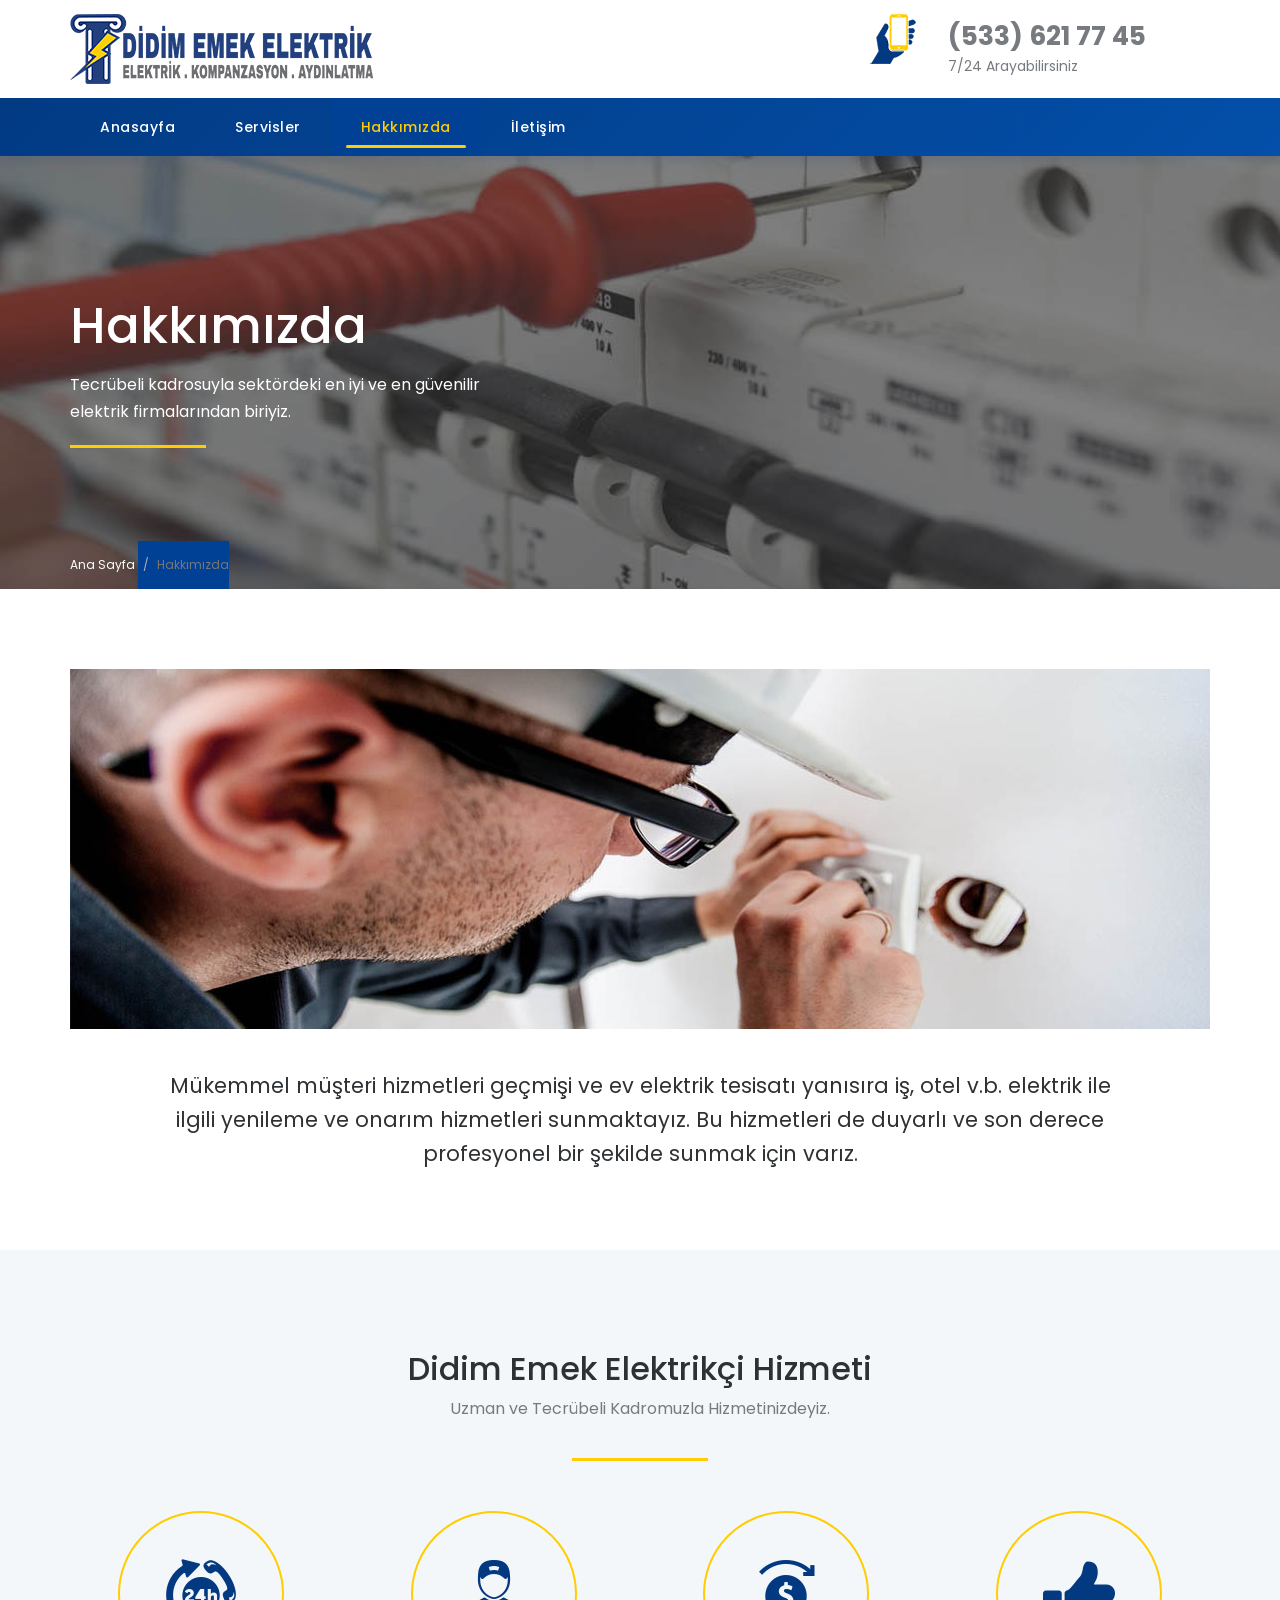
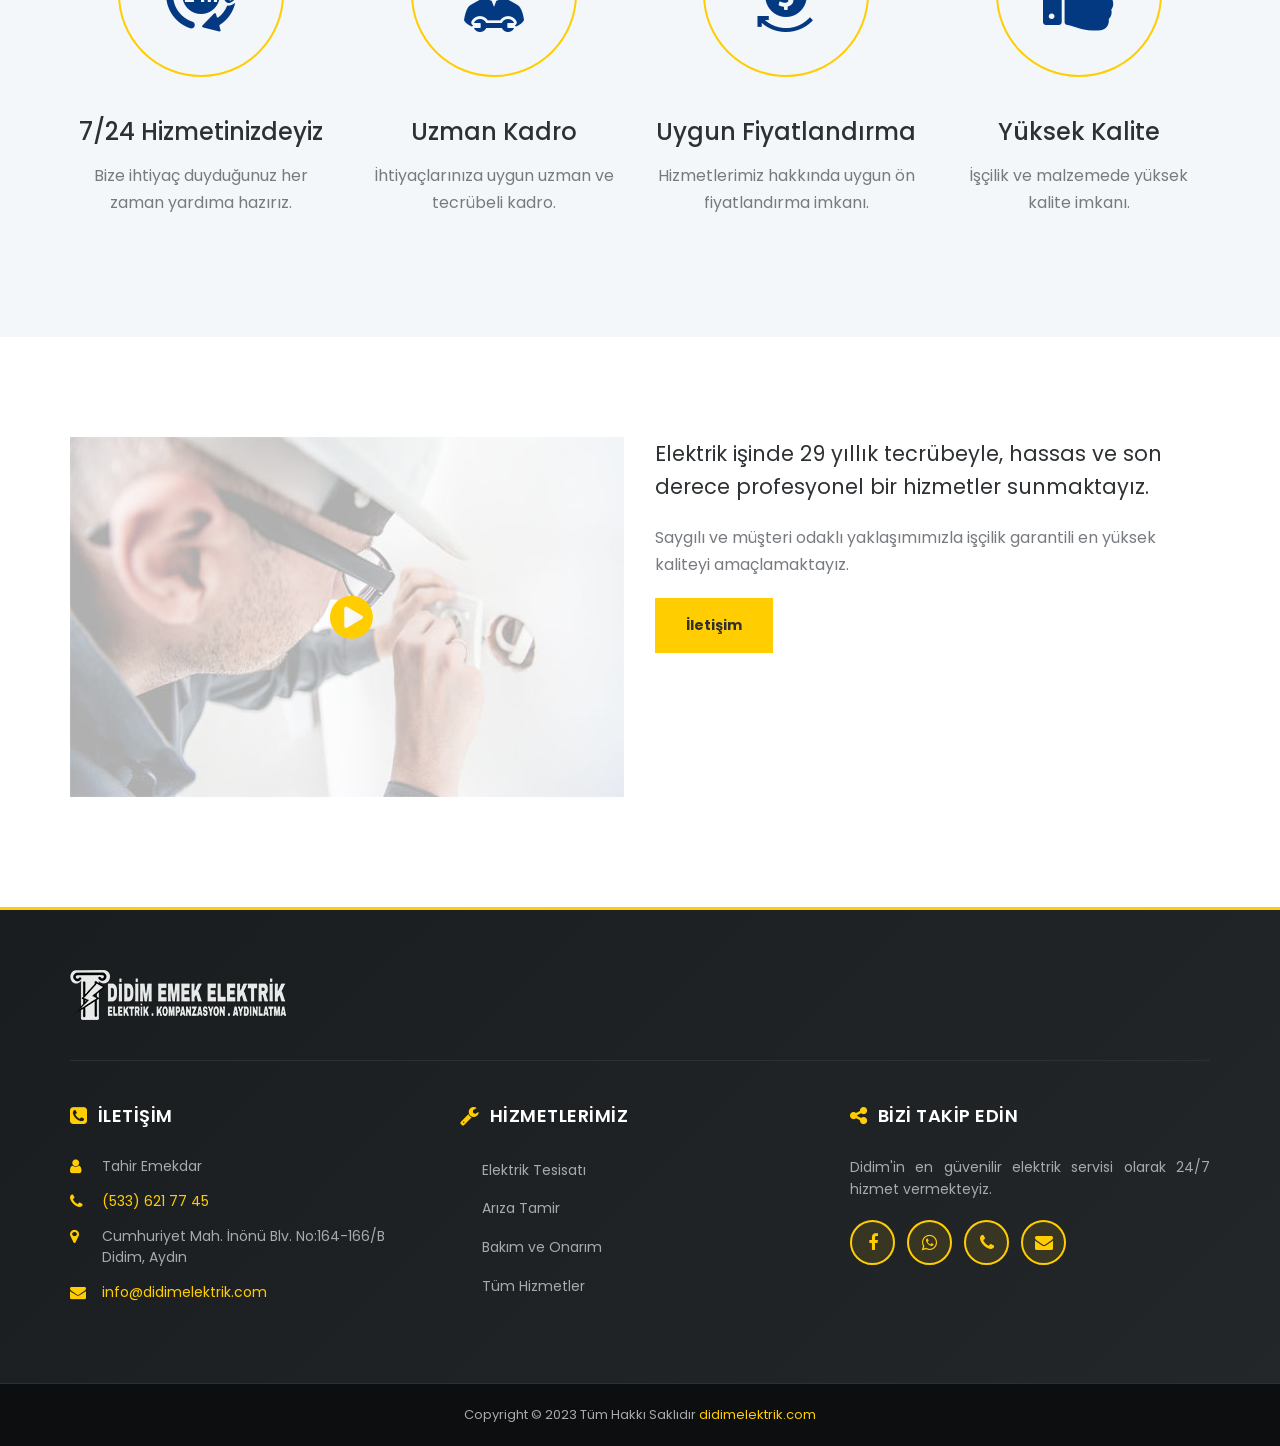
==== hakkimizda.html @ 1488c571 "refactor: Remove testimonials and FAQ, restructure servisler page for SEO - Remove customer testimon" ====
<!DOCTYPE html>
<html lang="tr">

<head>
    <meta charset="utf-8">
    <meta http-equiv="X-UA-Compatible" content="IE=edge">
    <meta name="viewport" content="width=device-width, initial-scale=1">
    <!-- The above 3 meta tags *must* come first in the head; any other head content must come *after* these tags -->    
    <title>Hakkımızda - Didim Emek Elektrik ve Kompanzasyon Hizmetleri</title>
    <meta name="description" content="Didim Emek Elektrik hakkında bilgi. 29 yıllık elektrik tecrübesi, uzman ekip ve yüksek kalite hizmetler.">
    <meta name="keywords" content="Didim Emek Elektrik, elektrikçi, elektrik hizmetleri, Tahir Emekdar, 29 yıl tecrübe, profesyonel elektrik, acil elektrik servisi"> 
    <meta name="owner" content="Didim Emek Elektrik" />
    <meta name="author" content="Tahir Emekdar" />
    <meta name="copyright" content="(c) 2019" />
    <meta name="robots" content="all,follow">
    <!-- Bootstrap -->
    <link href="css/bootstrap.min.css" rel="stylesheet">
    <!-- Google Fonts -->
    <link href="https://fonts.googleapis.com/css?family=Poppins:100,100i,200,200i,300,300i,400,400i,500,500i,600,600i,700,700i,800,800i,900,900i" rel="stylesheet">
    <!-- FontAwesome CSS -->
    <link rel="stylesheet" type="text/css" href="css/fontello.css">
    <link href="css/font-awesome.min.css" rel="stylesheet">
    <!-- owl-carousel -->
    <link href="css/owl.carousel.css" rel="stylesheet">
    <link href="css/owl.theme.default.css" rel="stylesheet">
    <!-- Template magnific popup gallery -->
    <link rel="stylesheet" type="text/css" href="css/magnific-popup.css">
     <!-- Style CSS -->
     <link href="css/style.css" rel="stylesheet">
 	<link rel="icon" href="images/favicon.png" type="image/png">
 	<link rel="shortcut icon" href="images/favicon.png" type="image/x-icon">
     <!-- Organization Schema Markup -->
     <script type="application/ld+json">
     {
         "@context": "https://schema.org",
         "@type": "Organization",
         "name": "Didim Emek Elektrik",
         "url": "https://www.didimelektrik.com",
         "logo": "https://www.didimelektrik.com/images/logo.png",
         "description": "29 yıllık tecrübe ile Didim ve çevresinde elektrik tesisatı, pano bakımı, kompanzasyon, aydınlatma hizmetleri sunmaktayız.",
         "foundingDate": "1995",
         "founder": {
             "@type": "Person",
             "name": "Tahir Emekdar"
         },
         "address": {
             "@type": "PostalAddress",
             "streetAddress": "Cumhuriyet Mah. İnönü Blv. No:164-166/B",
             "addressLocality": "Didim",
             "addressRegion": "Aydın",
             "postalCode": "09200",
             "addressCountry": "TR"
         },
         "contactPoint": {
             "@type": "ContactPoint",
             "telephone": "+90-533-621-7745",
             "contactType": "Customer Service",
             "email": "info@didimelektrik.com",
             "availableLanguage": ["tr", "en"]
         },
         "sameAs": [
             "https://www.facebook.com/didimelektrik/"
         ],
         "telephone": "+90-533-621-7745",
         "email": "info@didimelektrik.com"
     }
     </script>
     <!-- HTML5 shim and Respond.js for IE8 support of HTML5 elements and media queries -->
     <!-- WARNING: Respond.js doesn't work if you view the page via file:// -->
     <!--[if lt IE 9]>
      <script src="https://oss.maxcdn.com/html5shiv/3.7.3/html5shiv.min.js"></script>
      <script src="https://oss.maxcdn.com/respond/1.4.2/respond.min.js"></script>
    <![endif]-->
</head>

<body>
    <!-- header-section-->
    <header class="header-wrapper" role="banner">
        <div class="top-header">
            <div class="container">
                <div class="row">
                    <div class="col-lg-6 col-md-6 col-sm-12 col-xs-12">
                        <div class="logo"> <a href="index.html"><img src="./images/logo.png" alt="Didim Emek Elektrik Logo" loading="lazy"> </a> </div>
                    </div>
                    <div class="col-lg-3 col-md-3 hidden-sm hidden-xs">
                        <div class="top-call">
                                <img src="./images/phone-logo-mini.png" alt="Telefon İkonu" loading="lazy">
                                
                            <!-- Lokasyon Yazılabilir -->
                        </div>
                    </div>
                    <div class="col-lg-3 col-md-3 hidden-sm hidden-xs">
                        <div class="top-call-2">
                            <p class="top-call-text"> <a href="tel:+905336217745">(533) 621 77 45</a> </p>
                            <span class="small-text"> 7/24 Arayabilirsiniz</span> 
                        </div>
                    </div>
                </div>
            </div>
        </div>
        <!-- header-section-->
        <nav class="header" role="navigation" aria-label="Ana Navigasyon">
            <div class="container">
                <div class="row">
                    <div class="col-lg-12 col-md-12 col-sm-12 col-xs-12">
                        <!-- navigations-->
                        <div class="navigation">
                            <div id="navigation" role="menubar">
                                <ul>                                   
                                    <li><a href="index.html" role="menuitem" title="Anasayfa">Anasayfa</a></li>
                                    <li><a href="servisler.html" role="menuitem" title="Tüm Hizmetlerimiz">Servisler</a></li>
                                    <li class="active"><a href="hakkimizda.html" role="menuitem" title="Hakkımızda - Didim Emek Elektrik">Hakkımızda</a></li>
                                    <li><a href="iletisim.html" role="menuitem" title="İletişim Bilgileri">İletişim</a></li>                                    
                                </ul>
                            </div>
                        </div>
                        <!-- /.navigations-->
                    </div>
                </div>
            </div>
        </nav>
    </header>
    <!-- /. header-section-->
    <!-- page-header -->
    <section class="page-header">
        <div class="container">
            <div class="row">
                <div class="col-lg-5 col-md-12 col-sm-6 col-xs-12">
                    <div class="page-caption">
                        <h1 class="page-title">Hakkımızda</h1>
                        <p class="page-text">Tecrübeli kadrosuyla sektördeki en iyi ve en güvenilir elektrik firmalarından biriyiz.</p>
                        <div class="page-caption-line"></div>
                    </div>
                </div>
            </div>
        </div>
        <div class="page-breadcrumb">
            <div class="container">
                <div class="row">
                    <div class="col-lg-12 col-md-12 col-sm-12 col-xs-12">
                        <nav aria-label="breadcrumb">
                            <ol class="breadcrumb">
                                <li><a href="index.html">Ana Sayfa</a></li>
                                <li class="active">Hakkımızda</li>
                            </ol>
                        </nav>
                    </div>
                </div>
            </div>
        </div>
    </section>
    <!-- /.page-header-->
    <!-- about-sections -->
    <section class="content">
        <div class="container">
            <div class="row">
                <div class="col-lg-12 col-md-12 col-sm-12 col-xs-12">
                    <article class="about-section">
                        <img src="./images/about_img_1.jpg" alt="Didim Emek Elektrik Teknisyen Takımı" class="img-responsive" loading="lazy">
                    </article>
                </div>
                <div class="col-lg-offset-1 col-lg-10 col-md-offset-1 col-md-10 col-sm-12 col-xs-12">
                    <article class="about-description">
                        <p class="lead">Mükemmel müşteri hizmetleri geçmişi ve ev elektrik tesisatı yanısıra  iş, otel v.b. elektrik ile ilgili yenileme ve onarım hizmetleri sunmaktayız. Bu hizmetleri de duyarlı ve son derece profesyonel bir şekilde sunmak için varız.</p>
                    </article>
                </div>
            </div>
        </div>
    </section>
    <!-- feature-section -->
    <section class="space-medium bg-light">
        <div class="container">
            <div class="row">
                <!-- section-title -->
                <div class="col-lg-12 col-md-12 col-sm-12 col-xs-12">
                    <div class="section-title">
                        <h2>Didim Emek Elektrikçi Hizmeti</h2>
                        <p>Uzman ve Tecrübeli Kadromuzla Hizmetinizdeyiz. </p>
                        <div class="section-line"></div>
                    </div>
                </div>
                <!-- /.section-title -->
            </div>
            <div class="row">
                <!-- feature-block -->
                <div class="col-lg-3 col-md-3 col-sm-6 col-xs-12">
                    <article class="feature-center">
                        <div class="feature-icon"><i class=" icon-24-hours-phone-assistance-service"></i></div>
                        <div class="feature-content">
                            <h3>7/24 Hizmetinizdeyiz</h3>
                            <p>Bize ihtiyaç duyduğunuz her zaman yardıma hazırız.</p>
                        </div>
                    </article>
                </div>
                <!-- /.feature-block -->
                <!-- feature-block -->
                <div class="col-lg-3 col-md-3 col-sm-6 col-xs-12">
                    <article class="feature-center">
                        <div class="feature-icon"><i class="icon-automobile-with-wrench "></i></div>
                        <div class="feature-content">
                            <h3>Uzman Kadro</h3>
                            <p>İhtiyaçlarınıza uygun uzman ve tecrübeli kadro.</p>
                        </div>
                    </article>
                </div>
                <!-- /.feature-block -->
                <!-- feature-block -->
                <div class="col-lg-3 col-md-3 col-sm-6 col-xs-12">
                    <article class="feature-center">
                        <div class="feature-icon"><i class="icon-dollar-symbol"></i></div>
                        <div class="feature-content">
                            <h3>Uygun Fiyatlandırma</h3>
                            <p>Hizmetlerimiz hakkında uygun ön fiyatlandırma imkanı.</p>
                        </div>
                    </article>
                </div>
                <!-- /.feature-block -->
                <!-- feature-block -->
                <div class="col-lg-3 col-md-3 col-sm-6 col-xs-12">
                    <article class="feature-center">
                        <div class="feature-icon"><i class="icon-thumbs-up-hand-symbol"></i></div>
                        <div class="feature-content">
                            <h3>Yüksek Kalite</h3>
                            <p>İşçilik ve malzemede yüksek kalite imkanı.</p>
                        </div>
                    </article>
                </div>
                <!-- /.feature-block -->
            </div>
        </div>
    </section>
    <!-- /.feature-section -->
    <section class="space-medium">
        <div class="container">
            <div class="row">
                <!-- section-title -->
                <div class="col-lg-6 col-md-6 col-sm-12 col-xs-12">
                    <article class="video-block">
                        <img src="./images/video_img_1.jpg" alt="Didim Emek Elektrik Video Başlığı" class="img-responsive" loading="lazy">
                        <a href="#" class="video-btn" title="Videoyu Oynat">
                          <i class="fa fa-play-circle"></i>
                        </a>
                    </article>
                </div>
                <div class="col-lg-6 col-md-6 col-sm-12 col-xs-12">
                    <p class="lead">Elektrik işinde 29 yıllık tecrübeyle, hassas ve son derece profesyonel bir hizmetler sunmaktayız.</p>
                    <p>Saygılı ve müşteri odaklı yaklaşımımızla işçilik garantili en yüksek kaliteyi amaçlamaktayız.</p>
                   
                    <a href="iletisim.html" class="btn btn-primary">İletişim</a>
                </div>
            </div>
        </div>
     </section>
     <!-- /.about-sections -->

    <!-- footer -->
   <footer class="footer">
    <div class="container">
        <div class="row">
            <div class="col-lg-4 col-md-4 col-sm-4 col-xs-12">
                <div class="ft-logo"><a href="index.html"><img src="./images/ft-logo.png" alt="Didim Emek Elektrik Footer Logo" loading="lazy"></a></div>
            </div>
            <div class="col-lg-8 col-md-8 col-sm-8 col-xs-12">
                <!--ft-nav-->
            </div>
            <div class="col-lg-12 col-md-12 col-sm-12 col-xs-12">
                <div class="ft-top-line"></div>
            </div>
        </div>
        <div class="row footer-content">
            <!-- Contact Section -->
            <div class="col-lg-4 col-md-6 col-sm-12 col-xs-12">
                <div class="footer-widget footer-contact-widget">
                    <h3 class="footer-title">
                        <i class="fa fa-phone-square" aria-hidden="true"></i>
                        İletişim
                    </h3>
                    <div class="ft-contact-info">
                        <i class="fa fa-user" aria-hidden="true"></i>
                        <span>Tahir Emekdar</span>
                    </div>
                    <div class="ft-contact-info">
                        <i class="fa fa-phone" aria-hidden="true"></i>
                        <a href="tel:+905336217745" title="Bizi Arayın">(533) 621 77 45</a>
                    </div>
                    <div class="ft-contact-info">
                        <i class="fa fa-map-marker" aria-hidden="true"></i>
                        <span>Cumhuriyet Mah. İnönü Blv. No:164-166/B Didim, Aydın</span>
                    </div>
                    <div class="ft-contact-info">
                        <i class="fa fa-envelope" aria-hidden="true"></i>
                        <a href="mailto:info@didimelektrik.com" title="E-posta Gönder">info@didimelektrik.com</a>
                    </div>
                </div>
            </div>

            <!-- Services Section -->
            <div class="col-lg-4 col-md-6 col-sm-12 col-xs-12">
                <div class="footer-widget footer-services-widget">
                    <h3 class="footer-title">
                        <i class="fa fa-wrench" aria-hidden="true"></i>
                        Hizmetlerimiz
                    </h3>
                    <ul class="footer-links">
                        <li><a href="servisler.html" title="Tüm Hizmetler">Elektrik Tesisatı</a></li>
                        <li><a href="servisler.html" title="Tüm Hizmetler">Arıza Tamir</a></li>
                        <li><a href="servisler.html" title="Tüm Hizmetler">Bakım ve Onarım</a></li>
                        <li><a href="servisler.html" title="Tüm Hizmetler">Tüm Hizmetler</a></li>
                    </ul>
                </div>
            </div>

            <!-- Social & About Section -->
            <div class="col-lg-4 col-md-12 col-sm-12 col-xs-12">
                <div class="footer-widget footer-social-widget">
                    <h3 class="footer-title">
                        <i class="fa fa-share-alt" aria-hidden="true"></i>
                        Bizi Takip Edin
                    </h3>
                    <p class="footer-about-text">Didim'in en güvenilir elektrik servisi olarak 24/7 hizmet vermekteyiz.</p>
                    <div class="footer-social-icons">
                        <a href="https://www.facebook.com/didimelektrik/" class="footer-social-link" target="_blank" rel="noopener noreferrer" title="Facebook" aria-label="Facebook Sayfamız">
                            <i class="fa fa-facebook" aria-hidden="true"></i>
                        </a>
                        <a href="https://wa.me/905336217745" class="footer-social-link" target="_blank" rel="noopener noreferrer" title="WhatsApp" aria-label="WhatsApp ile İletişim">
                            <i class="fa fa-whatsapp" aria-hidden="true"></i>
                        </a>
                        <a href="tel:+905336217745" class="footer-social-link" title="Telefon" aria-label="Telefon ile Arayın">
                            <i class="fa fa-phone" aria-hidden="true"></i>
                        </a>
                        <a href="mailto:info@didimelektrik.com" class="footer-social-link" title="E-posta" aria-label="E-posta Gönder">
                            <i class="fa fa-envelope" aria-hidden="true"></i>
                        </a>
                    </div>
                </div>
            </div>
        </div>
        <!-- tiny-footer -->
    </div>
    <div class="tiny-footer">
        <div class="container">
            <div class="row">
                <div class="col-lg-12 col-md-12 col-sm-12 col-xs-12 text-center">
                    <p>Copyright © 2023 Tüm Hakkı Saklıdır <a href="http://didimelektrik.com/" target="_blank" class="copyrightlink">didimelektrik.com</a></p>
                </div>
            </div>
            <!-- /. tiny-footer -->
        </div>
    </div>
</footer>
<!-- /.footer -->

<!-- Modern Sticky Contact Buttons -->
<div class="sticky-contact-buttons" id="stickyContactButtons" role="region" aria-label="Hızlı İletişim Butonları">
    <a href="tel:+905336217745" class="contact-btn call-btn" title="Telefon: +905336217745" aria-label="Hemen Ara - Telefon ile İletişim">
        <i class="fa fa-phone" aria-hidden="true"></i>
        <span class="btn-label">Ara</span>
    </a>
    <a href="https://wa.me/905336217745?text=Merhaba%20Didim%20Emek%20Elektrik%2C%20hizmetleriniz%20hakkında%20bilgi%20almak%20istiyorum." class="contact-btn whatsapp-btn" title="WhatsApp: +905336217745" target="_blank" rel="noopener noreferrer" aria-label="WhatsApp ile İletişim">
        <i class="fa fa-whatsapp" aria-hidden="true"></i>
        <span class="btn-label">WhatsApp</span>
    </a>
</div>

<!-- jQuery (necessary for Bootstrap's JavaScript plugins) -->
<script src="js/jquery.min.js" type="text/javascript" defer></script>
<!-- Include all compiled plugins (below), or include individual files as needed -->
<script src="js/bootstrap.min.js" type="text/javascript" defer></script>
<script src="js/menumaker.js" type="text/javascript" defer></script>
<script type="text/javascript" src="js/jquery.sticky.js" defer></script>
<script type="text/javascript" src="js/sticky-header.js" defer></script>
<script type="text/javascript" src="js/owl.carousel.min.js" defer></script>
<script type="text/javascript" src="js/multiple-carousel.js" defer></script>
<!-- popup gallery -->
<script src="js/jquery.magnific-popup.min.js" type="text/javascript" defer></script>
<script src="js/popup-gallery.js" type="text/javascript" defer></script>
<!-- Sticky Contact Buttons Script -->
<script>
    (function() {
        const stickyButtons = document.getElementById('stickyContactButtons');
        if (stickyButtons) {
            window.addEventListener('scroll', function() {
                if (window.pageYOffset > 300) {
                    stickyButtons.classList.add('show');
                } else {
                    stickyButtons.classList.remove('show');
                }
            });
            // Initial state
            if (window.pageYOffset > 300) {
                stickyButtons.classList.add('show');
            }
        }
    })();
</script>
</body>

</html>
---- css/fontello.css ----
@font-face {
  font-family: 'fontello';
  src: url('../fonts/fontello.eot?98459543');
  src: url('../fonts/fontello.eot?98459543#iefix') format('embedded-opentype'),
       url('../fonts/fontello.woff2?98459543') format('woff2'),
       url('../fonts/fontello.woff?98459543') format('woff'),
       url('../fonts/fontello.ttf?98459543') format('truetype'),
       url('../fonts/fontello.svg?98459543#fontello') format('svg');
  font-weight: normal;
  font-style: normal;
}
/* Chrome hack: SVG is rendered more smooth in Windozze. 100% magic, uncomment if you need it. */
/* Note, that will break hinting! In other OS-es font will be not as sharp as it could be */
/*
@media screen and (-webkit-min-device-pixel-ratio:0) {
  @font-face {
    font-family: 'fontello';
    src: url('../font/fontello.svg?98459543#fontello') format('svg');
  }
}
*/
 
 [class^="icon-"]:before, [class*=" icon-"]:before {
  font-family: "fontello";
  font-style: normal;
  font-weight: normal;
  speak: none;
 
  display: inline-block;
  text-decoration: inherit;
  width: 1em;
 
  text-align: center;
  /* opacity: .8; */
 
  /* For safety - reset parent styles, that can break glyph codes*/
  font-variant: normal;
  text-transform: none;
 
  /* fix buttons height, for twitter bootstrap */
  line-height: 1em;
 
  /* Animation center compensation - margins should be symmetric */
  /* remove if not needed */
 
 
  /* you can be more comfortable with increased icons size */
  /* font-size: 120%; */
 
  /* Font smoothing. That was taken from TWBS */
  -webkit-font-smoothing: antialiased;
  -moz-osx-font-smoothing: grayscale;
 
  /* Uncomment for 3D effect */
  /* text-shadow: 1px 1px 1px rgba(127, 127, 127, 0.3); */
}
 
.icon-left-quote-mark:before { content: '\e800'; } /* '' */
.icon-phone-symbol-of-an-auricular-inside-a-circle:before { content: '\e801'; } /* '' */
.icon-placeholder-filled-point:before { content: '\e802'; } /* '' */
.icon-thumbs-up-hand-symbol:before { content: '\e803'; } /* '' */
.icon-24-hours-phone-assistance-service:before { content: '\e804'; } /* '' */
.icon-automobile-with-wrench:before { content: '\e805'; } /* '' */
.icon-dollar-symbol:before { content: '\e806'; } /* '' */
---- css/style.css ----
@charset "UTF-8";

/* CSS Document */

/*------------------------------------------------------------------

Template Name:      Glass Repair Template
Version:            1.0.0
Created Date:       8/1/2017 
Author: EaseTemplate
Author URL: https://easetemplate.com/               
License: Creative Commons Attribution 3.0 Unported
License URL: http://creativecommons.org/licenses/by/3.0/

------------------------------------------------------------------
[CSS Table of contents]

1.  Body / Typography 
2.  Form Elements
3.  Buttons
4.  General / Elements
       4.1 Section space
       4.2 Margin space
       4.3 Padding space
       4.4 Background color
       4.5 Features
       4.7 Call to actions
       4.8 Img hover effect
       4.9 Icon
       -----------------------
5. Header / Navigations
       5.1 Header Regular
       5.2 Header Transparent
       5.3 Navigation Regular
       5.4 Page Header

       -----------------------
6. Slider
       6.1 Slider
       -----------------------
7. Content
8. Footers
9. Coaching Services

   9.1  Service 
   9.2  Service Single
   ------------------------------------

10.Pages

   10.1  About
   10.2  Client Reviews
   10.3  Contact us
   10.4  FAQ
   10.5  404 error
   10.6  Appointment Form
   10.7  StyleGuide
   10.8  Coupen Offer 

   ------------------------------------
11.Blog
   10.1 Blog Default
   10.2 Blog Single
   ------------------------------------
   
12.Sidebar
   11.1 Widget
   ------------------------------------

13. Media Queries

------------------------------------------------------------------*/

/*----------------------------------
    1. Body / Typography
----------------------------------*/

body { -webkit-font-smoothing: antialiased; text-rendering: optimizeLegibility; font-family: 'Poppins', sans-serif; letter-spacing: 0px; font-size: 16px; color: #777b80; font-weight: 400; line-height: 1.8; }
h1, h2, h3, h4, h5, h6 { letter-spacing: 0px; font-weight: 500; color: #2e3133; margin: 0px 0px 15px 0px; font-family: 'Poppins', sans-serif; }
h1 { font-size: 40px; line-height: 45px; }
h2 { font-size: 32px; line-height: 37px; }
h3 { font-size: 24px; line-height: 30px; }
h4 { font-size: 22px; line-height: 32px; }
h5 { font-size: 16px; line-height: 20px; }
h6 { font-size: 14px; line-height: 18px; }
p { margin: 0 0 20px; line-height: 1.7; }
p:last-child { margin: 0px; }
ul, ol { list-style: none; margin: 0; padding: 0; }
a { text-decoration: none; color: #777b80; -webkit-transition: all 0.3s; -moz-transition: all 0.3s; transition: all 0.3s; }
a:focus, a:hover { text-decoration: none; color: #023981; }
sub { bottom: 0em; }
.lead { font-size: 21px; font-weight: 400; line-height: 1.6; font-family: 'Poppins', sans-serif; color: #2e3133; margin-bottom: 20px; }
.firstcharacter { float: left; font-size: 95px; line-height: 60px; padding-top: 16px; padding-right: 8px; padding-left: 0px; color: #2e3133; }
blockquote { padding: 30px 40px; margin: 0 0 30px; font-size: 16px; border-left: 5px solid #304496; background-color: #efeff2; font-weight: 400; color: #2e3133; font-style: italic; line-height: 26px; }
.blockquote-reverse, blockquote.pull-right { border-right: 5px solid #304496; padding: 30px; }
.qoute-icon { }
.blockquote-content { }
.blockquote-text { font-family: 'Poppins', sans-serif; color: #525756; font-weight: 400; font-size: 23px; line-height: 1.6; }
strong { color: #2e3133; font-weight: 500; }
hr { border-top: 1px solid #e3e6e9; margin-bottom: 40px; margin-top: 40px; }

/*-----------------------
    2 Form Elements:
-------------------------*/
label { }
.control-label { font-size: 14px; text-transform: capitalize; color: #2e3133; margin-bottom: 8px; letter-spacing: 0px; font-weight: 500; }
.form-control:focus { }
.textarea.form-control { }
.required { }
.form-group { margin-bottom: 5px; }
.hero-section .form-control { border: 1px solid #8c897d; height: 58px; }
.form-control { border-radius: 0px; font-size: 14px; font-weight: 500; width: 100%; height: 55px; padding: 14px 18px; line-height: 1.42857143; border: 1px solid #e0e5e9; background-color: #fff; text-transform: uppercase; letter-spacing: 0px; margin-bottom: 16px; -webkit-box-shadow: inset 0 0px 0px rgba(0, 0, 0, .075); box-shadow: inset 0 0px 0px rgba(0, 0, 0, .075); -webkit-appearance: none; }
.form-control:focus { color: #2e3133 !important; outline: 0; -webkit-box-shadow: none; box-shadow: none; border-color: #c0c5ca; font-size: 14px; }
.input-group { position: relative; display: table; border-collapse: separate; }
input[type=checkbox], input[type=radio] { margin: 8px 0 0; margin-top: 9px; line-height: normal; }
form input::-webkit-input-placeholder { color: #2e3133 !important; }
textarea::-webkit-input-placeholder { color: #2e3133 !important; }
.input-group-addon { background-color: transparent; border: 1px solid #0e142e; border-radius: 0px; }
.focus { border: 1px solid #e0e5e9; }
.focus:focus { border: 1px solid #023981; }
.has-success .form-control { border-color: #3c763d; background-color: transparent; box-shadow: none; }
.has-success .form-control:focus { border-color: #3c763d; outline: 0; -webkit-box-shadow: none; box-shadow: none; }
.has-error .form-control { border-color: #a94442; background-color: transparent; box-shadow: none; }
.has-error .form-control:focus { border-color: #34b2a4; outline: 0; -webkit-box-shadow: none; box-shadow: none; }
.input-group-addon:last-child { border-left: 0; border-right: transparent; border-top: transparent; }
.input-group-addon i { color: #0e142e; }
.btn-select { font-size: 14px; }
select option { margin: 40px; background: rgba(255, 255, 255, 1); color: #7a7f94; text-shadow: 0 1px 0 rgba(0, 0, 0, 0.4); position: relative; }
select.form-control { position: relative; }
select { border-radius: 0px; font-size: 14px; font-weight: 700; width: 100%; padding: 14px; line-height: 1.42857143; border: 1px solid #e0e5e9; background-color: #fff; text-transform: capitalize; -webkit-appearance: none; -webkit-box-shadow: inset 0 0px 0px rgba(0, 0, 0, .075); box-shadow: inset 0 0px 0px rgba(0, 0, 0, .075); }
.select { position: relative; display: block; line-height: 3; overflow: hidden; }
select { width: 100%; height: 100%; margin: 0; padding: 0 0 0 .5em; cursor: pointer; color: #FFF; font-size: 16px; }
.select::after { position: absolute; top: 0; right: 0; bottom: 0; padding: 7px 17px 0px 0px; background: transparent; pointer-events: none; font-family: FontAwesome; content: "\f0d7"; font-size: 16px; }
.select:hover::after { color: #023981; }
.select::after { -webkit-transition: .25s all ease; -o-transition: .25s all ease; transition: .25s all ease; }
select option { -webkit-border-radius: 5px; -moz-border-radius: 5px; border-radius: 5px; cursor: pointer; padding: 10px; width: 100%; background-color: #fff; font-family: 'Poppins', sans-serif; }

/*-------------- align ------------*/

/* =WordPress Core
-------------------------------------------------------------- */

.alignnone { margin: 5px 20px 20px 0; }
.aligncenter, div.aligncenter { display: block; margin: 5px auto 5px auto; }
.alignright { float: right; margin: 0px 0 20px 30px; }
.alignleft { float: left; margin: 0px 20px 0px 0; }
a img.alignright { float: right; margin: 0px 0 30px 30px; }
a img.alignnone { margin: 5px 20px 20px 0; }
a img.alignleft { float: left; margin: 5px 20px 20px 0; }
a img.aligncenter { display: block; margin-left: auto; margin-right: auto; }
.wp-caption { background: #fff; border: 1px solid #f0f0f0; max-width: 96%;    /* Image does not overflow the content area */ padding: 5px 3px 10px; text-align: center; }
.wp-caption.alignnone { margin: 5px 20px 20px 0; }
.wp-caption.alignleft { margin: 5px 20px 20px 0; }
.wp-caption.alignright { margin: 5px 0 20px 20px; }
.wp-caption img { border: 0 none; height: auto; margin: 0; max-width: 98.5%; padding: 0; width: auto; }
.wp-caption p.wp-caption-text { font-size: 11px; line-height: 17px; margin: 0; padding: 0 4px 5px; }

/*-----------------------------------
    3. Buttons 
-----------------------------------*/
.btn { font-family: 'Poppins', sans-serif; font-size: 14px; text-transform: capitalize; font-weight: 700; padding: 14px 30px; border-radius: 0px; line-height: 1.8; letter-spacing: 0px; -webkit-transition: all 0.3s; -moz-transition: all 0.3s; transition: all 0.3s; word-wrap: break-word; white-space: normal !important; }
.btn-primary { background-color: #ffcd00; color: #30302e; border: 1px solid #ffcd00; }
.btn-primary:hover { background-color: #fdd224; color: #30302e; border: 1px solid #fdd224; }
.btn-primary.focus, .btn-primary:focus { background-color: #fdd224; color: #30302e; border: 1px solid #fdd224; }
.btn-default { background-color: #023981; color: #fff; border: 1px solid #023981; }
.btn-default:hover { background-color: #042c60; color: #fff; border: 1px solid #042c60; }
.btn-default.focus, .btn-default:focus { background-color: #042c60; color: #fff; border: 1px solid #042c60; }
.btn-outline { }
.btn.btn-outline { }
.btn-outline:hover { }
.btn-outline.focus, .btn-outline:focus { }
.btn-secondary { }
.btn.btn-secondary { }
.btn-secondary:hover { }
.btn-secondary.focus, .btn-secondary:focus { }
.btn-lg { padding: 14px 34px; font-size: 15px; }
.btn-sm { padding: 12px 22px; font-size: 13px; }
.btn-xs { padding: 10px 16px; font-size: 12px; }
.btn-white { color: #161718; background: #fff; }
.btn-white:hover { background-color: #fff; color: #161718; }
.btn-white.focus, .btn-white:focus { background-color: #fff; color: #161718; }
.btn-white-outline { color: #fff; background: transparent; border: 2px solid #fff; }
.btn-white-outline:hover { background-color: #fff; color: #161718; }
.btn-white-outline.focus, .btn-white-outline:focus { background-color: #fff; color: #161718; }
.btn-link { color: #304496; font-size: 14px; font-weight: 700; text-transform: uppercase; -webkit-transition: all 0.3s; -moz-transition: all 0.3s; transition: all 0.3s; position: relative; letter-spacing: 0px; border-bottom: 1px solid #304496; }
.btn-link:hover { color: #263679; text-decoration: none; border-bottom: 1px solid #263679; }
button.btn { margin-right: -1px; }

/*-----------------------------------
    4. General / Elements 
-----------------------------------*/

/*----------------------- 
    4.1 Section space :
-------------------------*/

/*Note: Section space help to create top bottom space;*/

.space-small { padding-top: 60px; padding-bottom: 60px; }
.space-medium { padding-top: 100px; padding-bottom: 100px; }
.space-large { padding-top: 140px; padding-bottom: 140px; }
.space-ex-large { padding-top: 160px; padding-bottom: 160px; }
.content { padding-top: 80px; padding-bottom: 80px; }

/*----------------------
   4.2 Margin Space
-----------------------*/
.ml30 { margin-left: 30px; }
.mb0 { margin-bottom: 0px; }
.mb10 { margin-bottom: 10px; }
.mb20 { margin-bottom: 20px; }
.mb30 { margin-bottom: 30px; }
.mb35 { margin-bottom: 35px; }
.mb40 { margin-bottom: 40px; }
.mb60 { margin-bottom: 60px; }
.mb80 { margin-bottom: 80px; }
.mb100 { margin-bottom: 100px; }
.mb130 { margin-bottom: 130px; }
.mt0 { margin-top: 0px; }
.mt10 { margin-top: 10px; }
.mt20 { margin-top: 20px; }
.mt30 { margin-top: 30px; }
.mt40 { margin-top: 40px; }
.mt60 { margin-top: 60px; }
.mt70 { margin-top: 70px; }
.mt80 { margin-top: 80px; }
.mt100 { margin-top: 100px; }

/*----- less margin space from top --*/
.mt-20 { margin-top: -20px; }
.mt-40 { margin-top: -40px; }
.mt-60 { margin-top: -60px; }
.mt-80 { margin-top: -80px; }

/*-----------------------
   4.3 Padding space
-------------------------*/
.nopadding { padding: 0px; }
.nopr { padding-right: 0px; }
.nopl { padding-left: 0px; }
.pinside10 { padding: 10px; }
.pinside20 { padding: 20px; }
.pinside30 { padding: 30px; }
.pinside40 { padding: 40px; }
.pinside50 { padding: 50px; }
.pinside60 { padding: 60px; }
.pinside80 { padding: 80px; }
.pinside130 { padding: 130px; }
.pdt10 { padding-top: 10px; }
.pdt20 { padding-top: 20px; }
.pdt30 { padding-top: 30px; }
.pdt40 { padding-top: 40px; }
.pdt60 { padding-top: 60px; }
.pdt80 { padding-top: 80px; }
.pdb10 { padding-bottom: 10px; }
.pdb20 { padding-bottom: 20px; }
.pdb30 { padding-bottom: 30px; }
.pdb40 { padding-bottom: 40px; }
.pdb60 { padding-bottom: 60px; }
.pdb80 { padding-bottom: 80px; }
.pdb150 { padding-bottom: 150px; }
.pdl10 { padding-left: 10px; }
.pdl20 { padding-left: 20px; }
.pdl30 { padding-left: 30px; }
.pdl40 { padding-left: 40px; }
.pdl60 { padding-left: 60px; }
.pdl80 { padding-left: 80px; }
.pdr10 { padding-right: 10px; }
.pdr20 { padding-right: 20px; }
.pdr30 { padding-right: 30px; }
.pdr40 { padding-right: 40px; }
.pdr60 { padding-right: 60px; }
.pdr80 { padding-right: 80px; }
.pdtb40 { padding-bottom: 40px; padding-top: 40px; }

/*--------------------------------
4.4 Background & Block color 
----------------------------------*/
.bg-light { background-color: #f4f7f9; }
.bg-primary { background-color: #ffcd00; }
.bg-default { color: #213f7e; }
.bg-white { }
.bg-gradient { }
.outline { }
.section-title { margin-bottom: 40px; text-align: center; }
.section-line { background-color: #ffcd00; width: 136px; height: 3px; display: inline-block; }
.section-title h2 { margin-bottom: 8px; }
.title { color: #2e3133; }
.title-bold { font-weight: 700; }
.small-title { }
.text-white { color: #fff; }
.text-default { color: #304496; }
.text-primary { color: #e6cc2c; }
.text-green { color: #43cf22; }
.text-black { color: #2e3133; }
.text-yellow { color: #ff9000; }
.text-secondary { color: #575a65; }
.text-light { color: #f4f4f6; }
.primary-sidebar { }
.secondary-sidebar { }
.well-block { background-color: #fff; padding: 40px; margin-bottom: 30px; }
.divider-line { border-bottom: 1px solid #e8ecf0; margin-top: 30px; margin-bottom: 30px; }
.bg-box { background-color: #eff6f5; padding: 40px; }

/*--------------------------------
4.5 Features Block 
----------------------------------*/
.feature { }
.features-section { }
.feature-icon { }
.feature-content { }
.feature-inner { }
.feature-outline { }

/*--- Feature left  class ---*/
.feature-left { }
.feature-left .feature-icon { }
.feature-left .feature-content { }

/*--- Feature center class ---*/
.feature-center { text-align: center; margin-bottom: 20px; }
.feature-center .feature-icon { border: 2px solid #ffcd00; padding: 15px 42px; width: 166px; height: 166px; display: inline-block; font-size: 72px; line-height: 1.9; border-radius: 100%; color: #023981; text-align: center; margin-bottom: 40px; }
.feature-center .feature-content { }
.feature-boxed { }
.feature-boxed .feature-icon { }
.feature-boxed .feature-content { }

/*--- Feature list class ---*/
.feature-list { }
.feature-list ul { }
.feature-list ul li { }
.feature-list li:before { }
.feature-blurb-block { }
.feature-blurb-head { }
.feature-blurb-content { }
.blurb-small-text { }
.blurb-title { }

/*--------------------------------
4.6 Bullet/arrow
----------------------------------*/
.arrow { position: relative; }
.arrow li { padding-left: 14px; line-height: 30px; }
.arrow li:before { font-family: "FontAwesome"; display: inline-block; position: absolute; left: 0; font-size: 16px; color: #6b6c6d; content: '\f105'; }
.star { position: relative; }
.star li { padding-left: 22px; line-height: 30px; font-size: 14px; }
.star li:before { font-family: "FontAwesome"; display: inline-block; position: absolute; left: 0; font-size: 14px; color: #0084bf; content: '\f005'; }

/*--------------------------------
4.7 Call to actions 
----------------------------------*/
.cta-single { background-color: #ffcd00; padding: 40px 0px; }
.cta-single-line { }
.cta-single-line-title { margin-bottom: 0px; line-height: 2; }
.cta-single-caption { }
.cta-btn { }
.cta-content { }
.cta-line { }
.cta-title { }
.cta-section-text { }
.cta-wrapper { }
.cta-section { }
.cta-text { }
.widget-cta { margin-bottom: 45px; border-bottom: 1px solid #e0e5e9; padding-bottom: 45px; }
.widget-cta:last-child { margin-bottom: 45px; border-bottom: 0px; }
.widget-cta-title { color: #023981; font-size: 16px; font-weight: 700; text-transform: uppercase; border-bottom: 2px solid #ffcd00; padding-bottom: 10px; margin-bottom: 25px; letter-spacing: 2px; display: table; line-height: 1; }
.cta-call-text { font-size: 26px; font-weight: 700; color: #2e3133; }
.widget-cta-icon { }
.widget-cta-content { }
.widget-cta-block { }
.widget-cta-content { }
.widget-cta-icon { }
.widget-testimonial { }
.widget-testi-content { }
.widget-cta-text { }
.widget-cta-title { }

/*--------------------------------
 4.8 Image Hover Effect 
----------------------------------*/
img { width: auto; max-width: 100%; height: auto; margin: 0; padding: 0; border: none; line-height: normal; vertical-align: middle; }
.imghover { display: block; position: relative; max-width: 100%; }
.imghover::before, .imghover::after { display: block; position: absolute; content: ""; text-align: center; opacity: 0; }
.imghover::before { top: 0; right: 0; bottom: 0; left: 0; }
.imghover::after { top: 57%; left: 50%; padding: 10px; line-height: 10px; margin: -25px 0 0 -25px; content: "\f0fe"; font-family: "FontAwesome"; font-size: 30px; }
.imghover:hover::before, .imghover:hover::after { opacity: 1; }
.imghover:hover::before { background: rgba(255, 205, 0, .80); }
.imghover:hover::after { color: #fff; }

/*--------------------------------
4.9 Icon 
----------------------------------*/

/*--------------------------------
5 Header / Navigations 
----------------------------------*/

/*--------------------
    5.1 Header Regular 
----------------------*/

.top-header { background-color: #fff; padding: 14px 0px; line-height: 1; }
.top-call { float: right; }
.top-call-2 { float: left; }
.top-call-text { margin-bottom: 0px; font-weight: 700; font-size: 26px; color: #023981; }
.small-text { font-size: 14px; }
.top-call .btn { margin-top: 4px; }
.header-wrapper {
  z-index: 9;
  position: relative;
  background: linear-gradient(135deg, #023981 0%, #034fa9 100%);
  box-shadow: 0 4px 12px rgba(2, 57, 129, 0.15);
  transition: all 0.3s ease;
}

.header {
  background: transparent;
  transition: all 0.3s ease;
}

.logo {
  transition: transform 0.3s ease;
}

.logo:hover {
  transform: translateY(-2px);
}

/*--------------------------
    5.2 Navigations Regular - Modern
 ----------------------------*/
.navigation {
  transition: all 0.3s ease;
}

#navigation,
#navigation ul,
#navigation ul li,
#navigation ul li a,
#navigation #menu-button {
  margin: 0;
  padding: 0;
  border: 0;
  list-style: none;
  line-height: 1;
  display: block;
  position: relative;
  -webkit-box-sizing: border-box;
  -moz-box-sizing: border-box;
  box-sizing: border-box;
}

#navigation:after,
#navigation > ul:after {
  content: ".";
  display: block;
  clear: both;
  visibility: hidden;
  line-height: 0;
  height: 0;
}

#navigation #menu-button {
  display: none;
}

#navigation {
  font-family: 'Poppins', sans-serif;
  -webkit-font-smoothing: antialiased;
  text-rendering: optimizeLegibility;
}

#navigation > ul > li {
  float: left;
}

#navigation.align-center > ul {
  font-size: 0;
  text-align: center;
}

#navigation.align-center > ul > li {
  display: inline-block;
  float: none;
}

#navigation.align-center ul ul {
  text-align: left;
}

#navigation.align-right > ul > li {
  float: right;
}

/* Modern Menu Items */
#navigation > ul > li > a {
  padding: 22px 30px;
  font-size: 14px;
  color: #fff;
  letter-spacing: 0.5px;
  text-decoration: none;
  font-weight: 500;
  text-transform: capitalize;
  position: relative;
  transition: all 0.4s cubic-bezier(0.34, 1.56, 0.64, 1);
  display: flex;
  align-items: center;
}

/* Underline effect on hover */
#navigation > ul > li > a::after {
  content: '';
  position: absolute;
  bottom: 8px;
  left: 50%;
  width: 0;
  height: 3px;
  background: linear-gradient(90deg, #ffcd00 0%, #ffcd00 100%);
  transform: translateX(-50%);
  transition: width 0.4s cubic-bezier(0.34, 1.56, 0.64, 1);
  border-radius: 2px;
}

#navigation > ul > li > a:hover::after {
  width: 80%;
}

/* Hover state */
#navigation > ul > li:hover > a {
  color: #ffcd00;
  background: rgba(255, 205, 0, 0.05);
  padding: 22px 30px;
}

/* Active menu item */
#navigation > ul > li.active > a {
  color: #ffcd00;
}

#navigation > ul > li.active > a::after {
  width: 80%;
}

/* Dropdown arrow */
#navigation > ul > li.has-sub > a {
  padding-right: 40px;
}

#navigation > ul > li.has-sub > a:before {
  position: absolute;
  right: 17px;
  font-family: FontAwesome;
  content: "\f107";
  transition: all 0.4s cubic-bezier(0.34, 1.56, 0.64, 1);
  color: #ffcd00;
  font-size: 12px;
}

#navigation > ul > li.has-sub:hover > a:before {
  transform: rotate(180deg);
}

/* Dropdown menus */
#navigation ul ul {
  position: absolute;
  left: -9999px;
  margin: 0px;
  min-width: 260px;
  border-radius: 8px;
  overflow: hidden;
  box-shadow: 0 8px 24px rgba(0, 0, 0, 0.15);
  background: linear-gradient(135deg, #1a2f5a 0%, #094594 100%);
  z-index: 1000;
}

#navigation.align-right ul ul {
  text-align: right;
}

#navigation ul ul li {
  top: -3px;
  height: 0;
  transition: all 0.3s cubic-bezier(0.34, 1.56, 0.64, 1);
}

#navigation li:hover > ul {
  left: auto;
}

#navigation.align-right li:hover > ul {
  left: auto;
  right: 0;
}

#navigation li:hover > ul > li {
  height: 51px;
}

#navigation ul ul ul {
  margin-left: 100%;
  top: 0;
}

#navigation.align-right ul ul ul {
  margin-left: 0;
  margin-right: 100%;
}

/* Dropdown items */
#navigation ul ul li a {
  background: transparent;
  padding: 18px 24px;
  width: 100%;
  font-size: 14px;
  text-decoration: none;
  color: #fff;
  font-weight: 500;
  text-transform: capitalize;
  letter-spacing: 0.5px;
  border-bottom: 1px solid rgba(255, 205, 0, 0.1);
  position: relative;
  transition: all 0.3s ease;
  display: flex;
  align-items: center;
}

#navigation ul ul li a::before {
  content: '';
  position: absolute;
  left: 0;
  top: 0;
  bottom: 0;
  width: 3px;
  background: linear-gradient(180deg, #ffcd00 0%, #ffcd00 100%);
  transform: scaleX(0);
  transform-origin: left;
  transition: transform 0.3s cubic-bezier(0.34, 1.56, 0.64, 1);
}

#navigation ul ul li:first-child > a {
  border-top-right-radius: 8px;
  border-top-left-radius: 8px;
}

#navigation ul ul li:last-child > a,
#navigation ul ul li.last-item > a {
  border-bottom-right-radius: 8px;
  border-bottom-left-radius: 8px;
  border-bottom: none;
}

#navigation ul ul li:hover > a,
#navigation ul ul li a:hover {
  color: #ffcd00;
  background: rgba(255, 205, 0, 0.1);
}

#navigation ul ul li:hover > a::before,
#navigation ul ul li a:hover::before {
  transform: scaleX(1);
}

/* Sub-item indicators */
#navigation ul ul li.has-sub > a:after {
  position: absolute;
  top: 50%;
  right: 20px;
  width: 8px;
  height: 2px;
  display: block;
  background: #ffcd00;
  content: '';
  transform: translateY(-50%);
}

#navigation.align-right ul ul li.has-sub > a:after {
  right: auto;
  left: 20px;
}

#navigation ul ul li.has-sub > a:before {
  position: absolute;
  top: 50%;
  right: 26px;
  display: block;
  width: 2px;
  height: 8px;
  background: #ffcd00;
  content: '';
  transform: translateY(-50%);
  transition: all 0.3s cubic-bezier(0.34, 1.56, 0.64, 1);
}

#navigation.align-right ul ul li.has-sub > a:before {
  right: auto;
  left: 26px;
}

#navigation ul ul > li.has-sub:hover > a:before {
  transform: translateY(-50%) rotate(180deg);
}

/* Mobile menu */
#navigation.small-screen {
  width: 100%;
}

#navigation.small-screen ul {
  width: 100%;
  display: none;
}

#navigation.small-screen.align-center > ul {
  text-align: left;
}

#navigation.small-screen ul li {
  width: 100%;
  border-top: 1px solid rgba(255, 205, 0, 0.1);
  top: auto;
  background-color: transparent;
}

#navigation.small-screen ul ul li,
#navigation.small-screen li:hover > ul > li {
  height: auto;
}

#navigation.small-screen ul li a,
#navigation.small-screen ul ul li a {
  width: 100%;
  border-bottom: 0;
  padding: 18px 20px;
  color: #fff;
  transition: all 0.3s ease;
}

#navigation.small-screen > ul > li > a:after {
  position: absolute;
  top: 16px;
  right: -3px;
  height: 2px;
  display: block;
  content: '';
}

#navigation.small-screen > ul > li {
  float: none;
}

#navigation.small-screen ul ul li a {
  padding-left: 35px;
}

#navigation.small-screen ul ul ul li a {
  padding-left: 50px;
}

#navigation.small-screen ul ul li a {
  color: #fff;
  background: rgba(9, 69, 148, 0.5);
  margin: 0px;
  border-bottom: transparent;
  border-left: 3px solid transparent;
  transition: all 0.3s ease;
}

#navigation.small-screen ul ul li a:hover,
#navigation.small-screen ul ul li.active > a {
  color: #ffcd00;
  background: rgba(255, 205, 0, 0.1);
  border-left-color: #ffcd00;
}

#navigation.small-screen ul ul,
#navigation.small-screen ul ul ul,
#navigation.small-screen.align-right ul ul {
  position: relative;
  left: 0;
  width: 100%;
  margin: 0;
  text-align: left;
  background: transparent;
  box-shadow: none;
  border-radius: 0;
}

#navigation.small-screen > ul > li.has-sub > a:after,
#navigation.small-screen > ul > li.has-sub > a:before,
#navigation.small-screen ul ul > li.has-sub > a:after,
#navigation.small-screen ul ul > li.has-sub > a:before {
  display: none;
}

/* Modern Hamburger Menu */
#navigation.small-screen #menu-button {
  display: flex;
  align-items: center;
  justify-content: center;
  padding: 16px 20px;
  color: #fff;
  cursor: pointer;
  font-size: 13px;
  text-transform: uppercase;
  font-weight: 600;
  background: transparent;
  border: 0px;
  transition: all 0.3s ease;
  letter-spacing: 1px;
  position: relative;
  padding-right: 50px;
}

#navigation.small-screen #menu-button:hover {
  color: #ffcd00;
}

#navigation.small-screen #menu-button:after {
  position: absolute;
  top: 50%;
  right: 18px;
  display: block;
  height: 2px;
  width: 20px;
  border-top: 2px solid #fff;
  border-bottom: 2px solid #fff;
  content: '';
  transform: translateY(-50%);
  transition: all 0.4s cubic-bezier(0.34, 1.56, 0.64, 1);
}

#navigation.small-screen #menu-button:before {
  position: absolute;
  top: 50%;
  right: 18px;
  display: block;
  height: 2px;
  width: 20px;
  background: #fff;
  content: '';
  transform: translateY(-50%);
  transition: all 0.4s cubic-bezier(0.34, 1.56, 0.64, 1);
}

#navigation.small-screen #menu-button.menu-opened:after {
  border: none;
  height: 2px;
  width: 20px;
  background: #ffcd00;
  transform: translateY(-50%) rotate(45deg);
}

#navigation.small-screen #menu-button.menu-opened:before {
  background: #ffcd00;
  transform: translateY(-50%) rotate(-45deg);
}

#navigation.small-screen .submenu-button {
  position: absolute;
  z-index: 99;
  right: 0;
  top: 0;
  display: flex;
  align-items: center;
  justify-content: center;
  border-left: 1px solid rgba(255, 205, 0, 0.1);
  height: 56px;
  width: 56px;
  cursor: pointer;
  background: transparent;
  transition: all 0.3s ease;
}

#navigation.small-screen .submenu-button:hover {
  background: rgba(255, 205, 0, 0.1);
}

#navigation.small-screen .submenu-button.submenu-opened {
  background: rgba(255, 205, 0, 0.1);
}

#navigation.small-screen ul ul .submenu-button {
  height: 40px;
  width: 40px;
}

#navigation.small-screen .submenu-button:after {
  position: absolute;
  top: 50%;
  right: 18px;
  width: 8px;
  height: 2px;
  display: block;
  background: #fff;
  content: '';
  transform: translateY(-50%);
  transition: all 0.3s ease;
}

#navigation.small-screen ul ul .submenu-button:after {
  top: 50%;
  right: 15px;
  transform: translateY(-50%);
}

#navigation.small-screen .submenu-button.submenu-opened:after {
  background: #ffcd00;
  transform: translateY(-50%) rotate(180deg);
}

#navigation.small-screen .submenu-button:before {
  position: absolute;
  top: 50%;
  right: 21px;
  display: block;
  width: 2px;
  height: 8px;
  background: #fff;
  content: '';
  transform: translateY(-50%);
  transition: all 0.3s ease;
}

#navigation.small-screen ul ul .submenu-button:before {
  top: 50%;
  right: 18px;
  transform: translateY(-50%);
}

#navigation.small-screen .submenu-button.submenu-opened:before {
  display: none;
}

#navigation.small-screen.select-list {
  padding: 5px;
}

#navigation.small-screen > ul > li > a {
  border-left: 0px;
  margin: 0;
  border-right: 0px;
  flex-direction: row;
}

#navigation.small-screen > ul > li:hover > a {
  border-left: transparent;
  border-right: transparent;
  background-color: rgba(9, 69, 148, 0.5);
  color: #ffcd00;
}

/*----------------------------------------------
    5.4 Page Header
----------------------------------------------*/
.page-header { background: url(../images/pageheader.jpg) no-repeat; margin: 0px; padding: 0px; border: 0px; background-size: cover; background-position: center; }
.page-caption { padding-top: 140px; padding-bottom: 93px; color: #fff; }
.page-caption-line { background-color: #ffcd00; width: 136px; height: 3px; }
.page-title { font-size: 50px; line-height: 1.2; color: #fff; font-weight: 500; }
.page-text { font-size: 16px; }
.page-breadcrumb { color: #aeb1b4; line-height: 4; }
.page-breadcrumb .breadcrumb { background-color: transparent; padding: 0px; margin-bottom: 0px; font-size: 12px; font-weight: 400; border: none; text-transform: capitalize; color: #aeb1b4; }
.breadcrumb>li+li:before { padding: 0 5px; color: #aeb1b4; content: "/\00a0"; }
.breadcrumb>li>a { color: #fff; }

/*-----------------------------------
    6. Slider / Hero-section
-------------------------------------*/
/* Main Slider Container */
.slider {
  margin-bottom: -40px;
  position: relative;
  overflow: hidden;
}

/* Slider Image Section */
.slider-img {
  position: relative;
  width: 100%;
  height: 580px;
  overflow: hidden;
}

.slider-img img {
  position: relative;
  z-index: -1;
  width: 100%;
  height: 100%;
  object-fit: cover;
  transition: transform 0.8s cubic-bezier(0.34, 1.56, 0.64, 1);
  will-change: transform;
}

/* Slider Image Overlay for better text contrast */
.slider-img::after {
  content: '';
  position: absolute;
  top: 0;
  left: 0;
  right: 0;
  bottom: 0;
  background: linear-gradient(135deg, rgba(2, 57, 129, 0.6) 0%, rgba(0, 14, 53, 0.4) 100%);
  z-index: 1;
  pointer-events: none;
}

/* Slider Captions Container */
.slider-captions {
  position: absolute;
  bottom: 120px;
  left: 0;
  right: 0;
  width: 100%;
  color: #fff;
  text-align: left;
  padding: 40px 30px;
  z-index: 2;
  animation: slideInUp 1.2s cubic-bezier(0.34, 1.56, 0.64, 1) ease-out;
}

@keyframes slideInUp {
  from {
    opacity: 0;
    transform: translateY(40px);
  }
  to {
    opacity: 1;
    transform: translateY(0);
  }
}

/* Slider Captions List */
.slider-captions ul {
  position: relative;
  margin-bottom: 30px;
  display: inline-block;
  list-style: none;
  padding: 0;
}

.slider-captions li:before {
  content: '\f10c';
  font-family: 'FontAwesome';
  font-size: 10px;
  position: relative;
  padding-right: 10px;
  color: #ffcd00;
}

.slider-captions ul li {
  float: left;
  font-size: 14px;
  padding-right: 10px;
  font-weight: 500;
  color: #fff;
  transition: color 0.3s ease;
}

/* Slider Title */
.slider-title {
  color: #fff;
  font-size: 50px;
  font-weight: 600;
  line-height: 60px;
  text-transform: capitalize;
  margin-bottom: 20px;
  letter-spacing: -1px;
  text-shadow: 2px 4px 8px rgba(0, 0, 0, 0.3);
  transition: all 0.6s cubic-bezier(0.34, 1.56, 0.64, 1);
}

/* Slider Paragraph */
.slider-captions p {
  font-size: 16px;
  line-height: 24px;
  font-weight: 400;
  color: #fff;
  margin-bottom: 20px;
  text-shadow: 1px 2px 4px rgba(0, 0, 0, 0.3);
  transition: all 0.6s ease;
}

/* Navigation Buttons - Modern Style */
.slider .owl-theme .owl-nav {
  line-height: 1;
  text-align: center;
  -webkit-tap-highlight-color: transparent;
  position: absolute;
  width: 100%;
  height: 100%;
  top: 0;
  left: 0;
  z-index: 3;
  pointer-events: none;
}

/* Previous Button */
.slider .owl-theme .owl-nav .owl-prev,
.slider .owl-theme .owl-nav .owl-next {
  position: absolute;
  top: 50%;
  transform: translateY(-50%);
  width: 50px;
  height: 50px;
  background: linear-gradient(135deg, rgba(255, 205, 0, 0.15) 0%, rgba(255, 205, 0, 0.05) 100%);
  border: 2px solid rgba(255, 205, 0, 0.6);
  border-radius: 50%;
  color: #ffcd00;
  font-size: 24px;
  display: flex;
  align-items: center;
  justify-content: center;
  cursor: pointer;
  transition: all 0.4s cubic-bezier(0.34, 1.56, 0.64, 1);
  pointer-events: all;
  box-shadow: 0 4px 15px rgba(0, 0, 0, 0.2);
  z-index: 10;
}

.slider .owl-theme .owl-nav .owl-prev {
  left: 30px;
}

.slider .owl-theme .owl-nav .owl-next {
  right: 30px;
}

/* Navigation Button Hover State */
.slider .owl-theme .owl-nav .owl-prev:hover,
.slider .owl-theme .owl-nav .owl-next:hover {
  background: linear-gradient(135deg, rgba(255, 205, 0, 0.25) 0%, rgba(255, 205, 0, 0.1) 100%);
  border-color: #ffcd00;
  color: #ffcd00;
  transform: translateY(-50%) scale(1.15);
  box-shadow: 0 6px 20px rgba(255, 205, 0, 0.3);
}

/* Dots Navigation - Modern Style */
.slider .owl-theme .owl-dots {
  text-align: center !important;
  position: absolute;
  bottom: 30px;
  left: 0;
  right: 0;
  width: 100%;
  z-index: 5;
}

.slider .owl-theme .owl-dots .owl-dot {
  display: inline-block;
  zoom: 1;
  margin: 0 8px;
}

/* Dot Span Styling */
.slider .owl-theme .owl-dots .owl-dot span {
  width: 12px;
  height: 12px;
  margin: 0;
  background-color: rgba(255, 255, 255, 0.5);
  border-radius: 50%;
  display: block;
  -webkit-backface-visibility: visible;
  transition: all 0.4s cubic-bezier(0.34, 1.56, 0.64, 1);
  box-shadow: 0 2px 4px rgba(0, 0, 0, 0.2);
  cursor: pointer;
}

/* Active and Hover Dot States */
.slider .owl-theme .owl-dots .owl-dot.active span,
.slider .owl-theme .owl-dots .owl-dot:hover span {
  background-color: #ffcd00;
  width: 32px;
  border-radius: 6px;
  box-shadow: 0 4px 12px rgba(255, 205, 0, 0.4);
}

/* Carousel Item Image */
.slider .owl-theme .owl-carousel .owl-item img {
  width: 100%;
  height: 100%;
  object-fit: cover;
}

/*-----------------------------------
7. Footer 
-------------------------------------*/
.footer { background-color: #181a1b; padding-top: 80px; color: #a5aaad; font-weight: 400; font-size: 16px; }
.footer-title { margin-bottom: 30px; color: #fff; letter-spacing: 0px; font-size: 20px; font-weight: 500; }
.footer-widget { margin-bottom: 60px; }
.footer-widget .form-control { height: 49px; background-color: #292c2d; border: 1px solid #292c2d; }
.footer-widget .form-control:focus { color: #808183 !important; outline: 0; -webkit-box-shadow: none; box-shadow: none; border-color: #ffcd00; font-size: 14px; }
.form-widget, form input::-webkit-input-placeholder { color: #808183 !important; }
.footer-widget .btn { }
.ft-contact-info { margin-bottom: 16px; position: relative; }
.ft-contact-icon { position: absolute; display: inline-block; font-size: 18px; color: #ffcd00; }
.ft-contact-text { padding-left: 30px; display: inline-block; }
.ft-top-line { border-bottom: 1px solid #2d3032; margin-bottom: 40px; padding-bottom: 40px; }
.btn-twitter { background: #00aced; color: #fff; }
.btn-twitter:hover, .btn-twitter:active { background: #0084b4; color: #fff; }
.btn-facebook { background: #3B5997; color: #fff; }
.btn-facebook:hover, .btn-facebook:active { background: #2d4372; color: #fff; }
.btn-googleplus { background: #D64937; color: #fff; }
.btn-googleplus { background: #D64937; color: #fff; }
.btn-googleplus:hover, .btn-googleplus:active { background: #b53525; color: #fff; }
.btn-instagram { background: radial-gradient(circle at 33% 100%, #FED373 2%, #F15245 20%, #D92E7F 42%, #9B36B7 65%, #515ECF); color: #fff; }
.btn-instagram:hover, .btn-instagram:active { background: radial-gradient(circle at 33% 100%, #FED373 4%, #F15245 30%, #D92E7F 62%, #9B36B7 85%, #515ECF); color: #fff; }
.btn-pinterest { background-color: #c8232c; color: #fff; }
.btn-pinterest:hover, .btn-pinterest:active { background-color: #b0171f; color: #fff; }
.btn-linkedin { background: #0074A1; color: #fff; }
.btn-linkedin:hover, .btn-linkedin:active { background: #006288; color: #fff; }
.btn-youtube { background-color: #ff0000; color: #fff; }
.btn-youtube:hover, .btn-youtube:active { background-color: #fe2224; color: #fff; }
.social-text { font-size: 14px; text-transform: uppercase; padding-left: 10px; letter-spacing: 1px; }
.btn-social-rectangle, .btn-facebook .btn-twitter .btn-instagram .btn-linkedin .btn-googleplus .btn-youtube { font-size: 18px; margin-right: -5px; display: inline-block; line-height: 1.2; padding: 16px 86px; color: #fff; margin-bottom: 10px; }
.ft-nav { float: right; }
.ft-nav ul { }
.ft-nav ul li { float: left; }
.ft-nav ul li a { padding: 14px 14px; font-weight: 500; }
.ft-nav ul li a:hover { color: #ffcd00; }
.ft-social { }
.ft-social ul { }
.ft-social ul li { float: left; }
.ft-social ul li a { font-size: 16px; padding-right: 10px; font-weight: 400; }
.social-icon { }
.btn-social-square { -webkit-font-smoothing: antialiased; font-size: 28px; margin-right: 2px; display: inline-block; line-height: 1; color: #9c9ea0; }
.btn-social-square:hover { color: #023981; }
.btn-social-icon { -webkit-font-smoothing: antialiased; font-size: 18px; padding-right: 22px; display: inline-block; width: 0px; height: 0px; line-height: 1; color: #2e3133; }

.active{background-color: #004196;}
/*-------------- tiny footer ------------*/
.tiny-footer { font-size: 12px; padding: 8px 0px; background-color: #0d0e0f; }

/*--- easetemplate copyright link --*/
.copyrightlink { color: #ffcd00; }
.copyrightlink:hover { color: #ffcd00; }

/*-------------- tiny footer ------------*/

/*--- easetemplate copyright link --*/

/*-----------------------------------
9. Coaching Services
-------------------------------------*/

/*-------------------------
 9.1 Services
---------------------------*/

.service-block { margin-bottom: 30px; }
.service-content { color: #fff; display: block; position: relative; background-color: #023981; padding: 14px 20px; }
.service-img { }
.service-btn { position: absolute; bottom: 8px; right: 20px; font-size: 22px; }
.service-title { margin-bottom: 0px; font-size: 22px; font-weight: 500; color: #fff; }
.service-quote { }
.service-content:hover { background-color: #ffcd00; color: #2e3133; -webkit-transition: 1s ease; }
.service-content:hover .service-title { color: #2e3133; }
.service-block ul { margin-bottom: 20px; }
.service-block ul li { }
.service-block li:before { content: '\f10c'; font-family: 'FontAwesome'; font-size: 14px; position: relative; padding-right: 10px; color: #002f6c; }

/*-------------------------
 9.2 Service Single
---------------------------*/
.gallery-carousel-img img { height: 520px !important; }
.gallery-carousel { }
.gallery-carousel .owl-theme .owl-nav { line-height: 1; text-align: right; -webkit-tap-highlight-color: transparent; position: relative; right: 4px; }
.gallery-carousel .owl-theme .owl-nav .owl-prev { position: relative; bottom: 49px; height: 30px; width: 40px; border-radius: 0px; background-color: #fff; color: #30302e; font-size: 20px; padding: 6px 20px; display: inline-table; margin: 2px; }
.gallery-carousel .owl-theme .owl-nav .owl-next { position: relative; bottom: 49px; height: 30px; width: 40px; border-radius: 0px; background-color: #fff; color: #30302e; font-size: 20px; padding: 6px 20px; display: inline-table; margin: 2px; }
.gallery-carousel .owl-theme .owl-nav .owl-prev:hover { background-color: #ffcd00; text-decoration: none; color: #30302e; }
.gallery-carousel .owl-theme .owl-nav .owl-next:hover { background-color: #ffcd00; text-decoration: none; color: #30302e; }

/*-----------------------------------
10. Pages
-------------------------------------*/

/*-------------------------
 10.1 About
 ---------------------------*/
.about-section { margin-bottom: 40px; }
.about-description { text-align: center; }

/*--------------------------
 10.2  Client Reviews
  ------------------------------*/
.testimonial-block { position: relative; }
.testi-quote { font-size: 60px; color: #f0f3f6; display: inline-block; line-height: 1.6; }
.testimonial-title { }
.testimonial-content { position: relative; bottom: 56px; }
.testi-meta-text { color: #767a7f; font-size: 14px; }
.testi-text { font-size: 18px; font-weight: 500; margin-bottom: 32px; }
.testi-meta { padding-top: 22px; display: inline-block; }
.testi-meta-name { margin-bottom: 0px; font-size: 16px; color: #3a3d40; }
.testi-img { float: left; padding-right: 20px; }

/*--------------------------
 10.3  Contact us
  ---------------------------- */
.contact-block { padding-left: 35px; padding-right: 35px; text-align: center; margin-bottom: 20px; }
.contact-content { }
.contact-title { }
.contact-info { }
.contact-icon { border: 2px solid #ffcd00; padding: 12px 26px; width: 90px; height: 90px; display: inline-block; font-size: 35px; line-height: 1.9; border-radius: 100%; color: #023981; text-align: center; margin-bottom: 40px; }
.contact-form { background-color: #f4f7f9; padding: 40px; margin-bottom: 20px; }
.contact-text { padding-left: 30px; display: inline-block; }

/* Modern Contact Form Styling */
.contact-form-modern {
    background: linear-gradient(135deg, #f4f7f9 0%, #ffffff 100%);
    padding: 40px;
    border-radius: 8px;
    box-shadow: 0 4px 15px rgba(0, 0, 0, 0.08);
    margin-bottom: 20px;
}

.form-group {
    margin-bottom: 24px;
}

.form-group label {
    display: block;
    margin-bottom: 8px;
    font-weight: 500;
    color: #023981;
    font-size: 14px;
    text-transform: uppercase;
    letter-spacing: 0.5px;
}

.form-control {
    width: 100%;
    padding: 12px 16px;
    font-size: 14px;
    border: 2px solid #e4e9ea;
    border-radius: 4px;
    font-family: 'Poppins', sans-serif;
    transition: all 0.3s cubic-bezier(0.34, 1.56, 0.64, 1);
    background-color: #ffffff;
    color: #333;
}

.form-control:focus {
    outline: none;
    border-color: #023981;
    box-shadow: 0 0 0 3px rgba(2, 57, 129, 0.1);
    transform: translateY(-2px);
}

.form-control::placeholder {
    color: #999;
    opacity: 1;
}

textarea.form-control {
    resize: vertical;
    min-height: 120px;
    font-family: 'Poppins', sans-serif;
    line-height: 1.6;
}

/* Form validation states */
.form-control.is-invalid {
    border-color: #dc3545;
    background-image: none;
}

.form-control.is-valid {
    border-color: #28a745;
    background-image: none;
}

.form-control.is-invalid:focus {
    box-shadow: 0 0 0 3px rgba(220, 53, 69, 0.1);
    border-color: #dc3545;
}

.form-control.is-valid:focus {
    box-shadow: 0 0 0 3px rgba(40, 167, 69, 0.1);
    border-color: #28a745;
}

/* Error and success messages */
.invalid-feedback,
.valid-feedback {
    display: block;
    margin-top: 6px;
    font-size: 12px;
    font-weight: 500;
}

.invalid-feedback {
    color: #dc3545;
}

.valid-feedback {
    color: #28a745;
}

/* Form submit button */
.btn-submit-form {
    background: linear-gradient(135deg, #023981 0%, #034fa9 100%);
    color: #ffffff;
    padding: 14px 40px;
    border: none;
    border-radius: 4px;
    font-size: 14px;
    font-weight: 600;
    text-transform: uppercase;
    letter-spacing: 1px;
    cursor: pointer;
    transition: all 0.3s cubic-bezier(0.34, 1.56, 0.64, 1);
    width: 100%;
    font-family: 'Poppins', sans-serif;
}

.btn-submit-form:hover {
    transform: translateY(-3px);
    box-shadow: 0 8px 20px rgba(2, 57, 129, 0.3);
}

.btn-submit-form:active {
    transform: translateY(-1px);
}

.btn-submit-form:disabled {
    opacity: 0.6;
    cursor: not-allowed;
    transform: none;
}

/* Form loading state */
.btn-submit-form.loading {
    position: relative;
    pointer-events: none;
}

.btn-submit-form.loading::after {
    content: '';
    position: absolute;
    width: 16px;
    height: 16px;
    right: 20px;
    top: 50%;
    margin-top: -8px;
    border: 2px solid rgba(255, 255, 255, 0.3);
    border-radius: 50%;
    border-top-color: #ffffff;
    animation: spin 0.8s linear infinite;
}

@keyframes spin {
    to { transform: rotate(360deg); }
}

/* Form alert messages */
.form-alert {
    padding: 14px 16px;
    border-radius: 4px;
    margin-bottom: 20px;
    display: none;
    animation: slideDown 0.3s cubic-bezier(0.34, 1.56, 0.64, 1);
}

.form-alert.show {
    display: block;
}

.form-alert.success {
    background-color: #d4edda;
    border: 1px solid #c3e6cb;
    color: #155724;
}

.form-alert.error {
    background-color: #f8d7da;
    border: 1px solid #f5c6cb;
    color: #721c24;
}

@keyframes slideDown {
    from {
        opacity: 0;
        transform: translateY(-10px);
    }
    to {
        opacity: 1;
        transform: translateY(0);
    }
}

/* Checkbox and radio styling */
.form-check {
    margin-bottom: 16px;
}

.form-check-input {
    width: 18px;
    height: 18px;
    margin-top: 3px;
    margin-right: 10px;
    cursor: pointer;
    accent-color: #023981;
}

.form-check-label {
    font-size: 14px;
    color: #333;
    font-weight: 400;
    cursor: pointer;
}

/* Required field indicator */
.required::after {
    content: ' *';
    color: #dc3545;
    font-weight: bold;
}
#contact-map { min-height: 400px; }
#map_wrapper { height: 400px; }
#map_canvas { width: 100%; height: 100%; }
#google-map { min-height: 400px; width: 100%;}
.location-block { margin-bottom: 20px; }
.location-content { font-size: 14px; font-weight: 500; }
.location-head { margin-bottom: 20px; }
.location-icon { font-size: 18px; color: #023981; padding-right: 6px; }
.location-title { font-weight: 600; color: #023981; font-size: 18px; text-transform: uppercase; letter-spacing: 2px; }

.info_content{background-color: #fff; padding: 10px;}
.info_location_name{color: #023981; font-size: 16px; font-weight: 700; text-transform:uppercase; margin-bottom: 10px; }
.info_location_text{ margin-bottom: 10px; color: #767a7f; font-size: 13px; font-weight:500; line-height: 20px;}
.info_location_call{ font-size: 14px; color: #2e3133; font-weight: 600; }
.info_location_call span{padding-right: 8px; font-size: 14px; color: #023981;}
















/*--------------------------
 10.4  FAQ
 ----------------------------*/
.st-accordion { }
.st-accordion span { padding-right: 0px; font-size: 20px; margin-top: 3px; }
.st-accordion .panel { box-shadow: none; }
.st-accordion .sign { color: #20252c; padding: 0 2px; position: absolute; left: -30px; top: 2px; }
.st-accordion .accordion .panel-heading.active .sign { color: #20252c; }
.st-accordion .panel-title { margin-top: 0; margin-bottom: 0; font-size: 18px; color: #272d2c; position: relative; font-weight: 500; line-height: 1.4; }
.sign { color: #20252c; padding: 0 2px; top: 6px; }
.st-accordion .panel-heading.active .sign { color: #20252c; }
.st-accordion .panel { margin-bottom: 20px; background-color: transparent; border: 1px solid #e4e9ea; border-radius: 0px; }
.st-accordion .panel-default { border-color: transparent; }
.st-accordion .panel-group .panel { margin-bottom: 10px; border-radius: 0px; border: 0px; background-color: transparent; }
.st-accordion .panel-default>.panel-heading { border-top-left-radius: 0px; border-top-right-radius: 0px; color: #2e3133; background-color: #f4f7f9; padding: 15px 20px; }
.st-accordion .panel-group .panel-heading+.panel-collapse>.list-group, .st-accordion .panel-group .panel-heading+.panel-collapse>.panel-body { border-bottom: 0px;    /* padding-left: 30px; */    /* padding-right: 30px; */
background-color: #fff; line-height: 32px; border: 0px; margin-top: 0px; border-top-color: transparent; }
.st-accordion .panel-body { padding: 30px 0px; border: 1px solid #304496; background-color: #fff; border-top-color: transparent; }
.st-accordion .panel-body p:last-child { margin-bottom: 0px; }
.st-accordion .panel-group .panel-heading+.panel-collapse>.list-group, .panel-group .panel-heading+.panel-collapse>.panel-body { border: 0px; }
.panel-default>.panel-heading.active { background-color: #f4f7f9; border: 0px; }
.panel-default>.panel-heading.active a { background-color: #f4f7f9; color: #023981; }

/*--------------------------
 10.5  404 error
  ----------------------------*/
.error-section { text-align: center; padding-top: 80px; padding-bottom: 80px; }
.error-block { }
.error-title { font-size: 200px; font-weight: 800; margin-bottom: 50px; color: #023981; }
.error-text { color: #023981; margin-bottom: 10px; font-size: 50px; text-transform: uppercase; letter-spacing: 10px; font-weight: 700; }
.error-section .lead { color: #2e3133; font-size: 19px; }

/*--------------------------
 10.6  Appointment Form
  ----------------------------*/
.appointment-form { background-color: #f4f7f9; padding: 40px; margin-bottom: 20px; }
.require { color: #fe2626; }
.require-text { font-size: 12px; color: #ff0000; margin-top: 15px; }

/*--------------------------
 10.7 StyleGuide
 ----------------------------*/
.box { border: 1px solid #e4e9e8; border-radius: 0px; padding: 30px; margin-bottom: 30px; background-color: #fff; }
.color-box { margin-bottom: 30px; }
.box-info { font-size: 16px; line-height: 1.6; color: #fff; text-align: center; padding-top: 46px; }
.color-default-box { background-color: #023981; height: 146px; width: 100%; }
.color-sample { height: 55px; width: 91px; }
.color-value { font-size: 13px; margin-bottom: 0px; padding-top: 5px; }
.color-value-hex { font-size: 14px; }
.default-sample-0 { background-color: #002047; }
.default-sample-1 { background-color: #012e67; }
.default-sample-2 { background-color: #04479c; }
.default-sample-3 { background-color: #085dcb; }
.color-primary-box { background-color: #ffcd00; height: 146px; width: 100%; }
.primary-sample-0 { background-color: #a08100; }
.primary-sample-1 { background-color: #c9a100; }
.primary-sample-2 { background-color: #ffd83a; }
.primary-sample-3 { background-color: #ffe165; }
.color-heading-box { background-color: #2e3133; height: 146px; width: 100%; }
.heading-sample-0 { background-color: #0e1519; }
.heading-sample-1 { background-color: #111314; }
.heading-sample-2 { background-color: #4b5052; }
.heading-sample-3 { background-color: #686d70; }
.color-secondary-box { background-color: #767a7f; height: 146px; width: 100%; }
.secondary-sample-0 { background-color: #434a53; }
.secondary-sample-1 { background-color: #5c6169; }
.secondary-sample-2 { background-color: #94969a; }
.secondary-sample-3 { background-color: #c4c5c6; }
.box-bg-color { }
.unordered ul { list-style: none; }
.ordered ol { list-style: decimal; margin-left: 20px; }
.ordered ol li { line-height: 2; }
.altenate { }
.altenate ul { list-style: none; }
.altenate ul li { border-bottom: 1px solid #e1e0dd; line-height: 2.5; }
.box-table { padding: 16px 30px; margin: 0 -15px 15px; border-color:; border: 1px solid #dbdad8; }
.table>tbody>tr>td, .table>tbody>tr>th, .table>tfoot>tr>td, .table>tfoot>tr>th, .table>thead>tr>td, .table>thead>tr>th { border-top: transparent; }

/*------------------------
10.8  Coupen Offer
--------------------------*/
.offer-section { padding-top: 80px; }
.coupen-block { background-color: #213f7e; padding: 20px; }
.coupen-content { border: 4px dashed #ffcd00; padding: 35px; }
.coupen-head { margin-bottom: 30px; }
.coupen-logo { display: inline-block; }
.coupen-meta { color: #dee2ee; font-size: 12px; text-align: center; }
.coupen-call { display: inline-block; float: right; padding-top: 7px; }
.coupen-price { line-height: 1.2; color: #ffcd00; font-size: 60px; font-weight: 700; text-align: center; }
.gallery-img { position: relative; margin-bottom: 30px; }
.overlay { position: absolute; top: 0; bottom: 0; left: 0; right: 0; height: 100%; width: 100%; opacity: 0; transition: .5s ease; background-color: #ffcd00; }
.gallery-img:hover .overlay { opacity: .7; }
.text { color: #2e3133; font-size: 24px; position: absolute; top: 90%; left: 50%; transform: translate(-50%, -50%); -ms-transform: translate(-50%, -50%); }

/*------------------------
11. Blog pages
--------------------------*/

/*----- post-----*/

.post-holder { margin-bottom: 30px; border-bottom: 1px solid #eaeaed; padding-bottom: 45px; }
.post-block { margin-bottom: 50px; }
.post-head { }
.post-block h2 { }
.post-img img { width: 100%; margin-bottom: 40px; }
.post-img { position: relative; }
.post-title { font-weight: 500; font-size: 24px; line-height: 32px; }
.post-content { }
.post-btn { position: relative; }
.post-img-caption { display: block; background-color: #304496; text-align: center; font-weight: 700; font-size: 18px; padding: 10px; }

/*----- meta -----*/
.meta { margin-bottom: 20px; font-weight: 600; line-height: 1.4; font-size: 12px; color: #9ea4a8; text-transform: uppercase; }
.meta-icon { margin-right: 10px; }
.meta-categories { }
.meta-admin { color: #9ea4a8; }
.meta-comments { color: #9ea4a8; border-bottom: 1px solid #e0e5e9; padding-bottom: 15px; margin-bottom: 15px; }
.meta-date { color: #9ea4a8; border-bottom: 1px solid #e0e5e9; padding-bottom: 15px; margin-bottom: 15px; }
.meta-link { color: #9ea4a8; }
.meta-link:hover { color: #213f7e; }

/*----- pagination -----*/
.pagination { display: inline-block; padding-left: 0; margin: 20px 0; }
.st-pagination { margin-top: 30px; }
.st-pagination .pagination>li>a, .pagination>li>span { position: relative; float: left; padding: 6px 16px; line-height: 2; color: #30302e; text-decoration: none; letter-spacing: 0px; font-size: 13px; border-radius: 0px; border: 1px solid #e0e5e9; background-color: #e0e5e9; font-weight: 600; text-transform: capitalize; margin-right: 6px; margin-bottom: 8px; }
.st-pagination .pagination>li>a:focus, .st-pagination .pagination>li>a:hover, .st-pagination .pagination>li>span:focus, .st-pagination .pagination>li>span:hover { z-index: 2; color: #fff; background-color: #ffcd00; border: #ffcd00 1px solid; }
.st-pagination .pagination>li:first-child>a, .st-pagination .pagination>li:first-child>span { margin-left: 0; border-radius: 0px; }
.st-pagination .pagination>li:last-child>a, .st-pagination .pagination>li:last-child>span { border-radius: 0px; }
.st-pagination .pagination>.active>a, .st-pagination .pagination>.active>a:focus, .st-pagination .pagination>.active>a:hover, .st-pagination .pagination>.active>span, .st-pagination .pagination>.active>span:focus, .st-pagination .pagination>.active>span:hover { z-index: 3; color: #fff; cursor: default; background-color: #ffcd00; border: 1px solid #ffcd00; }
.related-post-block { background-color: transparent; }
.related-post-title { font-size: 24px; font-weight: 600; }
.related-post { }
.post-meta { text-transform: uppercase; font-size: 14px; }
.related-img img { margin-bottom: 20px; }
.related-post-content { margin-bottom: 40px; }
.related-post-content .meta { border: transparent; padding: 0px; margin-bottom: 10px; }

/*------post-gallery----*/
.post-gallery { margin-bottom: -40px; }
.post-gallery-img { position: relative; width: 100% }
.post-gallery-img img { position: relative; z-index: -1; }
.post-gallery .owl-theme .owl-dots { text-align: center !important; position: relative; bottom: 68px; }
.post-gallery .owl-theme .owl-nav { display: none; }
.post-gallery .owl-theme .owl-nav .owl-prev { }
.post-gallery .owl-theme .owl-nav .owl-next { }
.post-gallery .owl-theme .owl-nav .owl-prev:hover { }
.post-gallery .owl-theme .owl-nav .owl-next:hover { }
.post-gallery .owl-theme .owl-dots .owl-dot { display: inline-block; zoom: 1; }
.post-gallery .owl-theme .owl-dots .owl-dot span { width: 10px; height: 10px; margin: 4px 3px; background-color: #bec0c8; border-radius: 0px; display: block; border-radius: 100%; -webkit-backface-visibility: visible; transition: opacity 200ms ease; }
.post-gallery .owl-theme .owl-dots .owl-dot.active span, .owl-theme .owl-dots .owl-dot:hover span { background-color: #304496; }
.post-gallery .owl-theme .owl-carousel .owl-item img { width: 100%; }
.post-gallery i { font-size: 30px; }
.blockquote-post { border-left: 5px solid #ffcd00; padding-left: 40px; }
.blockquote-post-text { color: #023981; font-size: 34px; font-weight: 500; line-height: 46px; }
.video-btn { font-size: 50px; color: #ffcd00; top: 37%; position: absolute; display: block; left: 47%; }
.video-block { margin-bottom: 10px; }

/*----- prev-next-----*/
.post-navigation { margin-bottom: 20px; background-color: #efefef; border-bottom: 1px solid #eaeaed; padding: 30px; }
.nav-links { text-decoration: none; }
.nav-previous { }
.prev-link { font-size: 16px; font-weight: 500; margin-bottom: 20px; display: inline-block; color: #747c81; border-bottom: 1px solid #c6c9ca; }
.next-link { font-size: 16px; font-weight: 500; margin-bottom: 20px; display: inline-block; color: #747c81; border-bottom: 1px solid #c6c9ca; }
.prev-link:hover { border-color: #023981; color: #023981; }
.next-link:hover { border-color: #023981; color: #023981; }
.nav-next { }
.previous-next-title { margin-bottom: 0px; }

/*----- Author-post -----*/
.author-block { background-color: #023981; margin-bottom: 30px; padding: 40px; }
.author-head-title { font-size: 24px; font-weight: 600; }
.author-post { }
.author-img img { }
.author-img { float: left; padding-right: 30px; }
.author-header { margin-bottom: 20px; }
.author-title { color: #fff; margin-bottom: 14px; font-size: 24px; }
.author-content { }
.author-text { color: #fff; }
.author-meta { text-transform: capitalize; font-weight: 400; font-size: 14px; color: #bfc5d2; display: table; margin-bottom: 10px; }
.author-block .btn-link { color: #fff; border-bottom: 1px solid #fff; }
.author-header .btn-social-square { -webkit-font-smoothing: antialiased; font-size: 16px; margin-right: 2px; display: inline-block; line-height: 1; color: #9ea4a8; }

/*----- Comments -----*/
.comment-area { margin-bottom: 0px; }
.comment-list-title { font-size: 24px; font-weight: 600; margin-bottom: 30px; }
.comment-title { margin-bottom: 0px; font-size: 18px; font-weight: 500; margin-top: 5px; }
.comment-list { margin-bottom: 40px; border-bottom: 1px solid #e0e5e9; padding-bottom: 45px; border-radius: 0px; background-color: transparent; }
.comment-list:last-child { border-bottom: transparent; }
.comment { }
.comment-body { }
.comment-header { margin-bottom: 10px; }
.comment-header h4 { margin-bottom: 8px; }
.comment-author { }
.comment-author img { float: left; }
.comment-info { padding-left: 115px; }
.comment-meta-date { color: #9ea4a8; font-size: 12px; font-weight: 500; letter-spacing: 0px; text-transform: capitalize; display: inline-block; }
.comment-content { margin-bottom: 16px; font-size: 16px; }
.childern { margin-left: 55px; margin-top: 20px; }
.comment-list .btn-link { font-size: 14px; text-transform: capitalize; color: #747c81; border-color: #747c81; font-weight: 500; }
.comment-list .btn-link:hover { color: #023981; border-color: #023981; }

/*----- leave-Comments -----*/
.leave-comments { }
.leave-comments-title { font-size: 24px; font-weight: 600; margin-bottom: 30px; }

/*------------------------
 12. Sidebar / Widgets
--------------------------*/

/*----- widget -----*/

.widget { margin-bottom: 45px; border-bottom: 1px solid #e0e5e9; padding-bottom: 45px; }
.widget:last-child { border-bottom: 0px; }
.widget-title { color: #023981; font-size: 16px; font-weight: 700; text-transform: uppercase; border-bottom: 2px solid #ffcd00; padding-bottom: 10px; margin-bottom: 25px; letter-spacing: 2px; display: table; line-height: 1; }
.widget-categories { }
.widget-categories ul li { position: relative; margin-bottom: 8px; }
.widget-categories li:before { position: absolute; content: '\f138'; font-family: FontAwesome; font-size: 16px; bottom: 0px; line-height: 1.6; color: #023981; }
.widget-categories ul li a { font-size: 16px; font-weight: 500; color: #767a7f; display: block; line-height: 1.8; text-transform: capitalize; padding-left: 24px; }
.widget-categories ul li a:hover { color: #304496; }
.widget-archives { }
.widget-archives ul li { position: relative; margin-bottom: 8px; }
.widget-archives li:before { position: absolute; content: '\f138'; font-family: FontAwesome; font-size: 16px; bottom: 0px; line-height: 1.6; color: #023981; }
.widget-archives ul li a { font-size: 16px; font-weight: 500; color: #767a7f; display: block; line-height: 1.8; text-transform: capitalize; padding-left: 24px; }
.widget-archives ul li a:hover { color: #304496; }
.recent-post { }
.recent-post .meta .meta-date { border-bottom: transparent; }
.recent-pic img { width: 100%; }
.recent-title { line-height: 20px; font-size: 14px; font-weight: 700; color: #2e3133; margin-bottom: 10px; }
.widget-tags { }
.widget-tags a { color: #30302e; padding: 6px 12px; background-color: #e0e5e9; border: 1px solid #e0e5e9; display: inline-block; margin-bottom: 5px; border-radius: 0px; font-size: 12px; font-weight: 500; text-transform: capitalize; line-height: 20px; margin-right: 5px; }
.widget-tags a:hover { background-color: #ffcd00; border: 1px solid #ffcd00; color: #30302e; }
.widget-search { position: relative; }
.widget-search button { background-color: transparent; border: transparent; color: #023981; font-size: 20px; position: absolute; right: 0px; padding: 9px 18px; bottom: 0; }
.widget-search .form-control { height: 54px; margin-bottom: 0px; }
.search-form { position: relative; }

/*-------------Template-features-------------*/
.key-features { margin-bottom: 30px; }
.key-features-title { font-size: 14px; font-weight: 700; text-transform: uppercase; display: inline-block; border-bottom: 1px solid #e0e6e3; margin-bottom: 12px; padding-bottom: 4px; line-height: 1; }
.key-features p { font-size: 14px; }

/*==========  Non-Mobile First Method  ==========*/

/* Large Devices, Wide Screens */
@media only screen and (max-width:1440px) { }
@media only screen and (max-width:1200px) {
    .slider-img { height: inherit; }
    .service-img { height: inherit; }
}

/* Medium Devices, Desktops */
@media only screen and (max-width:992px) { }

/* Small Devices, Tablets */
@media only screen and (max-width:768px) {
    .table-responsive { border: 0px; }
    .page-caption { padding-top: 70px; padding-bottom: 33px; color: #fff; }
    .ft-nav ul li a { padding: 14px 12px; font-weight: 500; }
    .footer { padding-top: 54px; }
    .table-responsive { border: 0px; }
    .page-caption { padding-top: 70px; padding-bottom: 33px; color: #fff; }
    .footer { padding-top: 54px; }
    
    /* Tablet Slider Optimizations */
    .slider-img { height: 450px; }
    .slider-title { font-size: 36px; line-height: 48px; margin-bottom: 15px; }
    .slider-captions { bottom: 100px; padding: 30px 20px; text-align: center; }
    .slider-captions p { font-size: 15px; line-height: 22px; }
    .slider .owl-theme .owl-nav .owl-prev { left: 20px; width: 45px; height: 45px; font-size: 20px; }
    .slider .owl-theme .owl-nav .owl-next { right: 20px; width: 45px; height: 45px; font-size: 20px; }
    .slider .owl-theme .owl-dots .owl-dot span { width: 10px; height: 10px; }
    .slider .owl-theme .owl-dots .owl-dot.active span,
    .slider .owl-theme .owl-dots .owl-dot:hover span { width: 28px; }
    
    .space-medium { padding-top: 50px; padding-bottom: 50px; }
    .service-img { height: inherit; }
    .offer-section { margin-bottom: 20px; padding-top: 0px; }
}

/* Extra Small Devices, Phones */
@media only screen and (max-width:480px) {
    .table-responsive { border: 0px; }
    .page-caption { padding-top: 70px; padding-bottom: 33px; color: #fff; }
    .footer { padding-top: 54px; }
    
    /* Mobile Slider Optimizations */
    .slider-img { height: 350px; }
    .slider-title { font-size: 24px; line-height: 34px; margin-bottom: 12px; font-weight: 600; }
    .slider-captions { bottom: 70px; padding: 20px 15px; text-align: center; }
    .slider-captions p { font-size: 13px; line-height: 20px; display: none; }
    .slider .owl-theme .owl-nav .owl-prev { left: 10px; width: 40px; height: 40px; font-size: 18px; }
    .slider .owl-theme .owl-nav .owl-next { right: 10px; width: 40px; height: 40px; font-size: 18px; }
    .slider .owl-theme .owl-dots { bottom: 15px; }
    .slider .owl-theme .owl-dots .owl-dot span { width: 8px; height: 8px; }
    .slider .owl-theme .owl-dots .owl-dot.active span,
    .slider .owl-theme .owl-dots .owl-dot:hover span { width: 24px; }
    
    .space-medium { padding-top: 50px; padding-bottom: 50px; }
    .service-img { height: inherit; }
    .offer-section { margin-bottom: 20px; padding-top: 0px; }
    .coupen-call { display: inline-block; float: inherit; padding-top: 27px; }
    .cta-single-line-title { line-height: 1.5; font-size: 26px; }
    .author-img { float: inherit; padding-right: 0px; margin-bottom: 30px; }
    .st-accordion .panel-title { font-size: 12px; }
    .error-title { font-size: 170px; }
}

/* Custom, iPhone Retina */
@media only screen and (max-width:320px) {
   .table-responsive { border: 0px; }
    .page-caption { padding-top: 70px; padding-bottom: 33px; color: #fff; }
    .footer { padding-top: 54px; }
    
    /* Extra Small Mobile Slider Optimizations */
    .slider-img { height: 300px; }
    .slider-title { font-size: 20px; line-height: 30px; margin-bottom: 10px; font-weight: 600; }
    .slider-captions { bottom: 60px; padding: 15px 10px; }
    .slider-captions p { display: none; }
    .slider .owl-theme .owl-nav .owl-prev { left: 5px; width: 36px; height: 36px; font-size: 16px; }
    .slider .owl-theme .owl-nav .owl-next { right: 5px; width: 36px; height: 36px; font-size: 16px; }
    .slider .owl-theme .owl-dots .owl-dot span { width: 6px; height: 6px; }
    .slider .owl-theme .owl-dots .owl-dot.active span,
    .slider .owl-theme .owl-dots .owl-dot:hover span { width: 20px; }
    
    .space-medium { padding-top: 50px; padding-bottom: 50px; }
    .service-img { height: inherit; }
    .offer-section { margin-bottom: 20px; padding-top: 0px; }
    .coupen-call { display: inline-block; float: inherit; padding-top: 27px; }
    .cta-single-line-title { line-height: 1.5; font-size: 26px; }
    .author-img { float: inherit; padding-right: 0px; margin-bottom: 30px; }
    .st-accordion .panel-title { font-size: 12px; }
    .error-title { font-size: 170px; }
}
/*--------------------------------
14. Sticky Contact Buttons
----------------------------------*/
/* ==========================================
   MODERN STICKY CONTACT BUTTONS
   ========================================== */

.sticky-contact-buttons {
    position: fixed;
    right: -250px;
    bottom: 40px;
    z-index: 9999;
    display: flex;
    flex-direction: column;
    gap: 12px;
    transition: right 0.4s cubic-bezier(0.34, 1.56, 0.64, 1);
}

.sticky-contact-buttons.show {
    right: 20px;
}

/* Contact Button Base Styles */
.contact-btn {
    display: flex;
    align-items: center;
    justify-content: center;
    width: 60px;
    height: 60px;
    border-radius: 50%;
    text-decoration: none;
    color: #fff;
    font-size: 26px;
    transition: all 0.3s cubic-bezier(0.34, 1.56, 0.64, 1);
    box-shadow: 0 6px 20px rgba(0, 0, 0, 0.2);
    position: relative;
    overflow: hidden;
    border: 2px solid transparent;
}

.contact-btn::before {
    content: '';
    position: absolute;
    top: 0;
    left: -100%;
    width: 100%;
    height: 100%;
    background: rgba(255, 255, 255, 0.1);
    transition: left 0.3s ease;
    z-index: -1;
}

.contact-btn:hover::before {
    left: 100%;
}

.contact-btn i {
    position: relative;
    z-index: 1;
    transition: transform 0.3s ease;
}

.contact-btn:hover i {
    transform: scale(1.15) rotate(-5deg);
}

/* Call Button - Modern Blue */
.call-btn {
    background: linear-gradient(135deg, #023981 0%, #0a5cbe 100%);
    border-color: rgba(255, 255, 255, 0.2);
}

.call-btn:hover {
    background: linear-gradient(135deg, #042c60 0%, #0849a0 100%);
    transform: scale(1.15) translateY(-5px);
    box-shadow: 0 12px 28px rgba(2, 57, 129, 0.4);
}

.call-btn:active {
    transform: scale(1.08) translateY(-2px);
}

/* WhatsApp Button - Modern Green */
.whatsapp-btn {
    background: linear-gradient(135deg, #25D366 0%, #1eaa52 100%);
    border-color: rgba(255, 255, 255, 0.2);
}

.whatsapp-btn:hover {
    background: linear-gradient(135deg, #20BA5E 0%, #188e47 100%);
    transform: scale(1.15) translateY(-5px);
    box-shadow: 0 12px 28px rgba(37, 211, 102, 0.4);
}

.whatsapp-btn:active {
    transform: scale(1.08) translateY(-2px);
}

/* Button Label Tooltip */
.contact-btn .btn-label {
    position: absolute;
    right: 100%;
    margin-right: 15px;
    background: linear-gradient(135deg, rgba(0, 0, 0, 0.9) 0%, rgba(20, 20, 20, 0.9) 100%);
    color: #fff;
    padding: 10px 16px;
    border-radius: 8px;
    font-size: 13px;
    font-weight: 700;
    white-space: nowrap;
    opacity: 0;
    visibility: hidden;
    transition: all 0.3s cubic-bezier(0.34, 1.56, 0.64, 1);
    pointer-events: none;
    letter-spacing: 0.5px;
    text-transform: uppercase;
    backdrop-filter: blur(10px);
    border: 1px solid rgba(255, 255, 255, 0.1);
    box-shadow: 0 8px 20px rgba(0, 0, 0, 0.3);
}

.contact-btn .btn-label::after {
    content: '';
    position: absolute;
    left: 100%;
    top: 50%;
    transform: translateY(-50%);
    width: 0;
    height: 0;
    border-left: 8px solid rgba(0, 0, 0, 0.9);
    border-top: 6px solid transparent;
    border-bottom: 6px solid transparent;
}

.contact-btn:hover .btn-label {
    opacity: 1;
    visibility: visible;
    transform: translateX(-10px);
}

/* Pulse Animation for Call Button */
@keyframes pulse-call {
    0% {
        box-shadow: 0 6px 20px rgba(2, 57, 129, 0.2), 0 0 0 0 rgba(2, 57, 129, 0.4);
    }
    50% {
        box-shadow: 0 6px 20px rgba(2, 57, 129, 0.2), 0 0 0 10px rgba(2, 57, 129, 0);
    }
    100% {
        box-shadow: 0 6px 20px rgba(2, 57, 129, 0.2), 0 0 0 20px rgba(2, 57, 129, 0);
    }
}

/* Pulse Animation for WhatsApp Button */
@keyframes pulse-whatsapp {
    0% {
        box-shadow: 0 6px 20px rgba(37, 211, 102, 0.2), 0 0 0 0 rgba(37, 211, 102, 0.4);
    }
    50% {
        box-shadow: 0 6px 20px rgba(37, 211, 102, 0.2), 0 0 0 10px rgba(37, 211, 102, 0);
    }
    100% {
        box-shadow: 0 6px 20px rgba(37, 211, 102, 0.2), 0 0 0 20px rgba(37, 211, 102, 0);
    }
}

.call-btn {
    animation: pulse-call 2s infinite;
}

.whatsapp-btn {
    animation: pulse-whatsapp 2.5s infinite 0.3s;
}

.sticky-contact-buttons:hover .call-btn {
    animation: none;
}

.sticky-contact-buttons:hover .whatsapp-btn {
    animation: none;
}

/* Responsive Design */
@media only screen and (max-width: 768px) {
    .sticky-contact-buttons {
        right: -180px;
        bottom: 30px;
        gap: 10px;
    }
    
    .sticky-contact-buttons.show {
        right: 15px;
    }
    
    .contact-btn {
        width: 55px;
        height: 55px;
        font-size: 22px;
    }
    
    .contact-btn .btn-label {
        right: 100%;
        margin-right: 12px;
        padding: 8px 14px;
        font-size: 12px;
    }
}

@media only screen and (max-width: 480px) {
    .sticky-contact-buttons {
        right: -150px;
        bottom: 20px;
        gap: 8px;
    }
    
    .sticky-contact-buttons.show {
        right: 12px;
    }
    
    .contact-btn {
        width: 50px;
        height: 50px;
        font-size: 20px;
    }
    
    .contact-btn:hover {
        transform: scale(1.12) translateY(-4px);
    }
    
    .contact-btn .btn-label {
        right: 100%;
        margin-right: 10px;
        padding: 7px 12px;
        font-size: 11px;
    }
}

@media only screen and (max-width: 480px) {
    .sticky-contact-buttons {
        bottom: 20px;
    }
     
    .sticky-contact-buttons.show {
        right: 10px;
    }
    
    .contact-btn {
        width: 45px;
        height: 45px;
        font-size: 20px;
    }
}

/* ==========================================
   MODERN FOOTER STYLES
   ========================================== */

/* Main Footer Container */
.footer {
    background: linear-gradient(135deg, #1a1d1f 0%, #242729 100%);
    padding-top: 60px;
    padding-bottom: 0;
    color: #a5aaad;
    font-weight: 400;
    border-top: 3px solid #ffcd00;
}

/* Footer Content Row */
.footer-content {
    margin-bottom: 40px;
}

/* Footer Widgets */
.footer-widget {
    margin-bottom: 40px;
    animation: fadeInUp 0.6s ease-out;
}

@keyframes fadeInUp {
    from {
        opacity: 0;
        transform: translateY(20px);
    }
    to {
        opacity: 1;
        transform: translateY(0);
    }
}

/* Footer Titles with Icons */
.footer-title {
    margin-bottom: 25px;
    color: #ffffff;
    font-size: 18px;
    font-weight: 600;
    letter-spacing: 0.5px;
    display: flex;
    align-items: center;
    gap: 10px;
    text-transform: uppercase;
}

.footer-title i {
    color: #ffcd00;
    font-size: 20px;
}

/* Contact Widget */
.footer-contact-widget .ft-contact-info {
    margin-bottom: 14px;
    display: flex;
    align-items: flex-start;
    gap: 12px;
    transition: all 0.3s ease;
}

.footer-contact-widget .ft-contact-info i {
    color: #ffcd00;
    font-size: 16px;
    min-width: 20px;
    margin-top: 2px;
}

.footer-contact-widget .ft-contact-info span,
.footer-contact-widget .ft-contact-info a {
    color: #a5aaad;
    font-size: 14px;
    line-height: 1.5;
}

.footer-contact-widget .ft-contact-info a {
    color: #ffcd00;
    text-decoration: none;
    transition: all 0.3s ease;
}

.footer-contact-widget .ft-contact-info a:hover {
    color: #fff;
    text-decoration: underline;
}

.footer-contact-widget .ft-contact-info:hover {
    padding-left: 5px;
}

/* Services Widget */
.footer-services-widget .footer-links {
    list-style: none;
    padding: 0;
    margin: 0;
}

.footer-services-widget .footer-links li {
    margin-bottom: 10px;
}

.footer-services-widget .footer-links li a {
    color: #a5aaad;
    text-decoration: none;
    font-size: 14px;
    transition: all 0.3s ease;
    display: inline-flex;
    align-items: center;
    gap: 8px;
}

.footer-services-widget .footer-links li a::before {
    content: '→';
    color: #ffcd00;
    font-weight: bold;
    opacity: 0;
    transition: opacity 0.3s ease;
}

.footer-services-widget .footer-links li a:hover {
    color: #ffcd00;
    padding-left: 8px;
}

.footer-services-widget .footer-links li a:hover::before {
    opacity: 1;
}

/* Social Widget */
.footer-social-widget .footer-about-text {
    font-size: 14px;
    color: #a5aaad;
    line-height: 1.6;
    margin-bottom: 20px;
    text-align: justify;
}

.footer-social-icons {
    display: flex;
    gap: 12px;
    flex-wrap: wrap;
}

.footer-social-link {
    display: inline-flex;
    align-items: center;
    justify-content: center;
    width: 45px;
    height: 45px;
    background-color: rgba(255, 205, 0, 0.1);
    border: 2px solid #ffcd00;
    border-radius: 50%;
    color: #ffcd00;
    font-size: 18px;
    transition: all 0.3s ease;
    text-decoration: none;
}

.footer-social-link:hover {
    background-color: #ffcd00;
    color: #1a1d1f;
    transform: translateY(-5px);
    box-shadow: 0 8px 15px rgba(255, 205, 0, 0.3);
}

/* Form Control */
.footer-widget .form-control {
    height: 45px;
    background-color: rgba(41, 44, 45, 0.5);
    border: 1px solid #3d4042;
    border-radius: 4px;
    color: #a5aaad;
    font-size: 14px;
    transition: all 0.3s ease;
}

.footer-widget .form-control:focus {
    color: #ffcd00 !important;
    outline: 0;
    box-shadow: 0 0 0 3px rgba(255, 205, 0, 0.1);
    border-color: #ffcd00;
}

.footer-widget .form-control::placeholder {
    color: #808183;
}

/* Footer Top Line */
.ft-top-line {
    border-bottom: 1px solid #2d3032;
    margin-bottom: 40px;
    padding-bottom: 0;
}

/* Footer Logo */
.ft-logo {
    margin-bottom: 40px;
}

.ft-logo a {
    display: inline-block;
    transition: transform 0.3s ease;
}

.ft-logo a:hover {
    transform: scale(1.05);
}

.ft-logo img {
    max-width: 100%;
    height: auto;
    opacity: 0.9;
    transition: opacity 0.3s ease;
}

.ft-logo a:hover img {
    opacity: 1;
}

/* Tiny Footer */
.tiny-footer {
    font-size: 13px;
    padding: 20px 0;
    background-color: #0d0e0f;
    border-top: 1px solid #2d3032;
    text-align: center;
}

.tiny-footer p {
    margin: 0;
    color: #a5aaad;
}

.copyrightlink {
    color: #ffcd00;
    text-decoration: none;
    transition: color 0.3s ease;
}

.copyrightlink:hover {
    color: #fff;
    text-decoration: underline;
}

/* Responsive Footer */
@media only screen and (max-width: 992px) {
    .footer {
        padding-top: 50px;
    }
    
    .footer-content {
        margin-bottom: 30px;
    }
    
    .footer-widget {
        margin-bottom: 30px;
        border-bottom: 1px solid rgba(255, 205, 0, 0.1);
        padding-bottom: 20px;
    }
    
    .footer-widget:last-child {
        border-bottom: none;
    }
    
    .footer-title {
        font-size: 16px;
    }
}

@media only screen and (max-width: 768px) {
    .footer {
        padding-top: 40px;
    }
    
    .footer-widget {
        margin-bottom: 25px;
    }
    
    .footer-social-icons {
        justify-content: center;
    }
    
    .footer-title {
        justify-content: center;
        font-size: 16px;
    }
    
    .footer-contact-widget .ft-contact-info,
    .footer-services-widget .footer-links li a {
        justify-content: center;
        text-align: center;
    }
    
    .footer-about-text {
        text-align: center !important;
    }
}
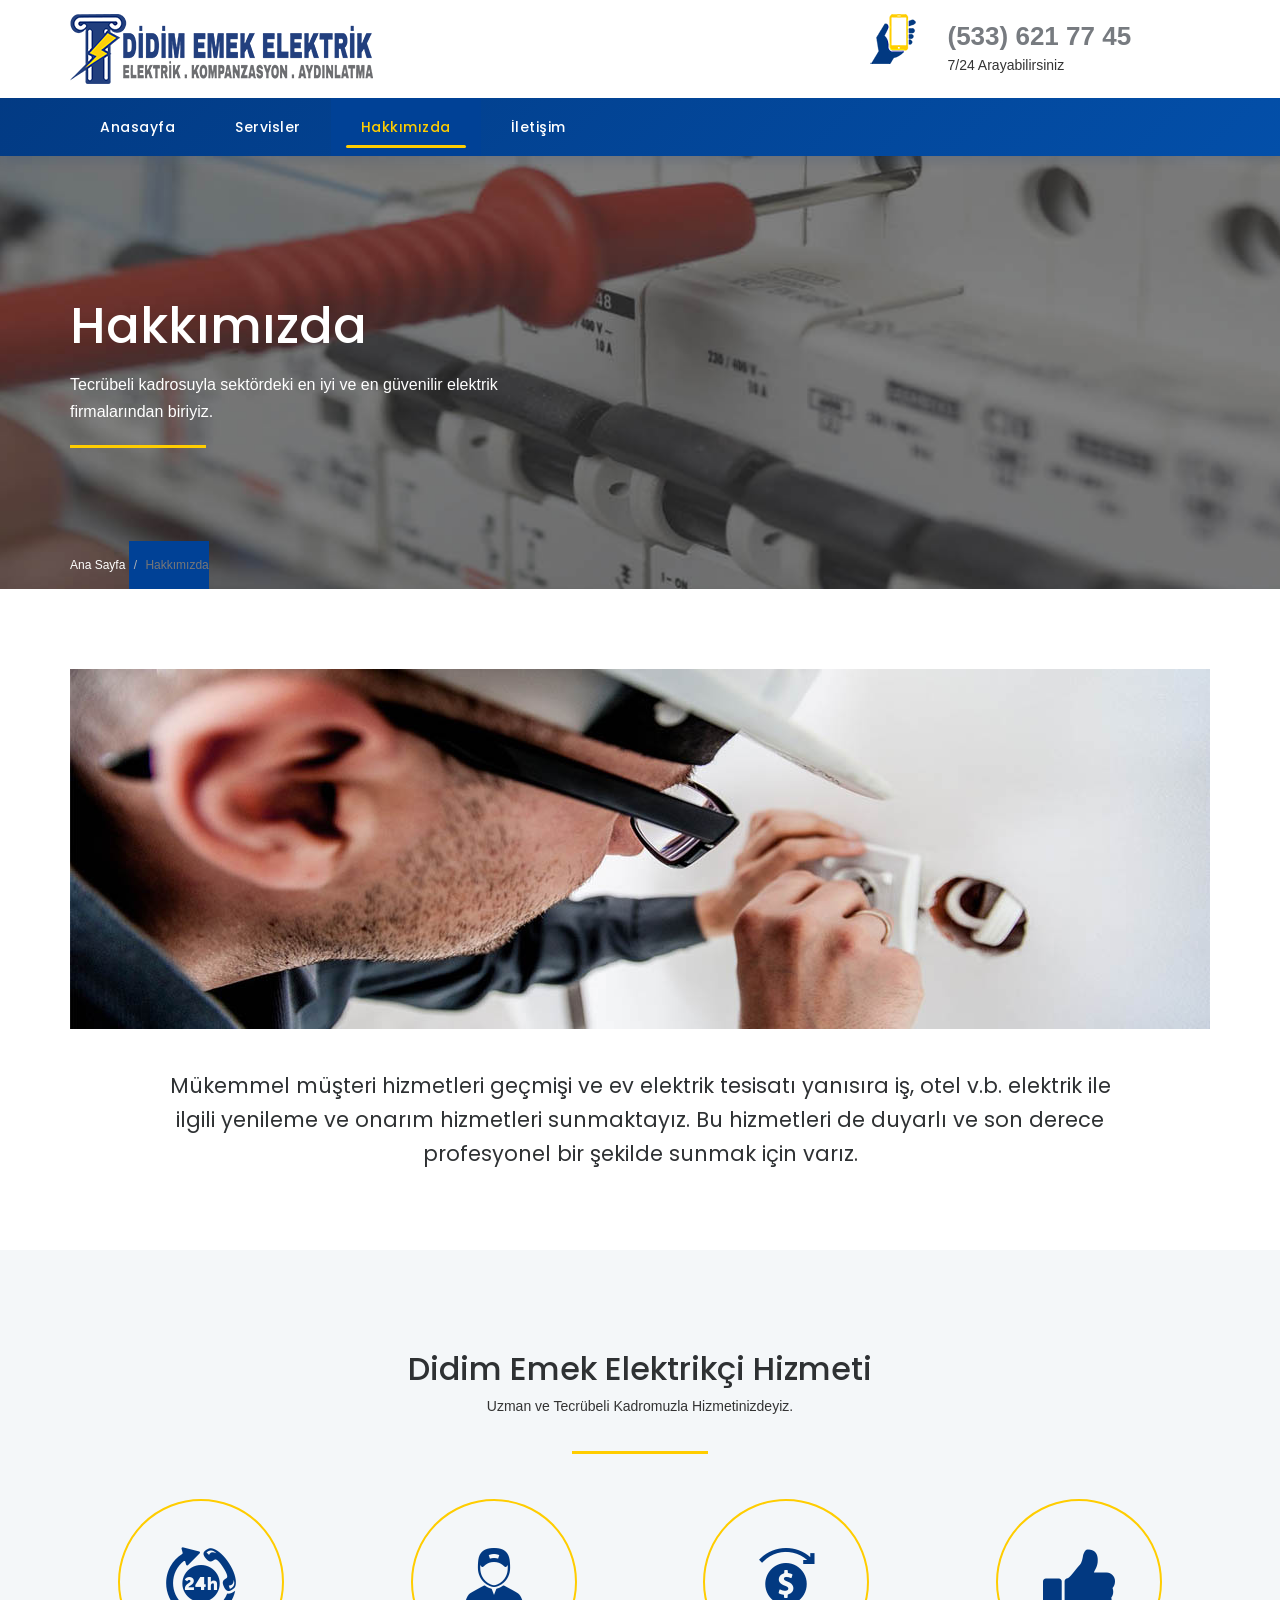
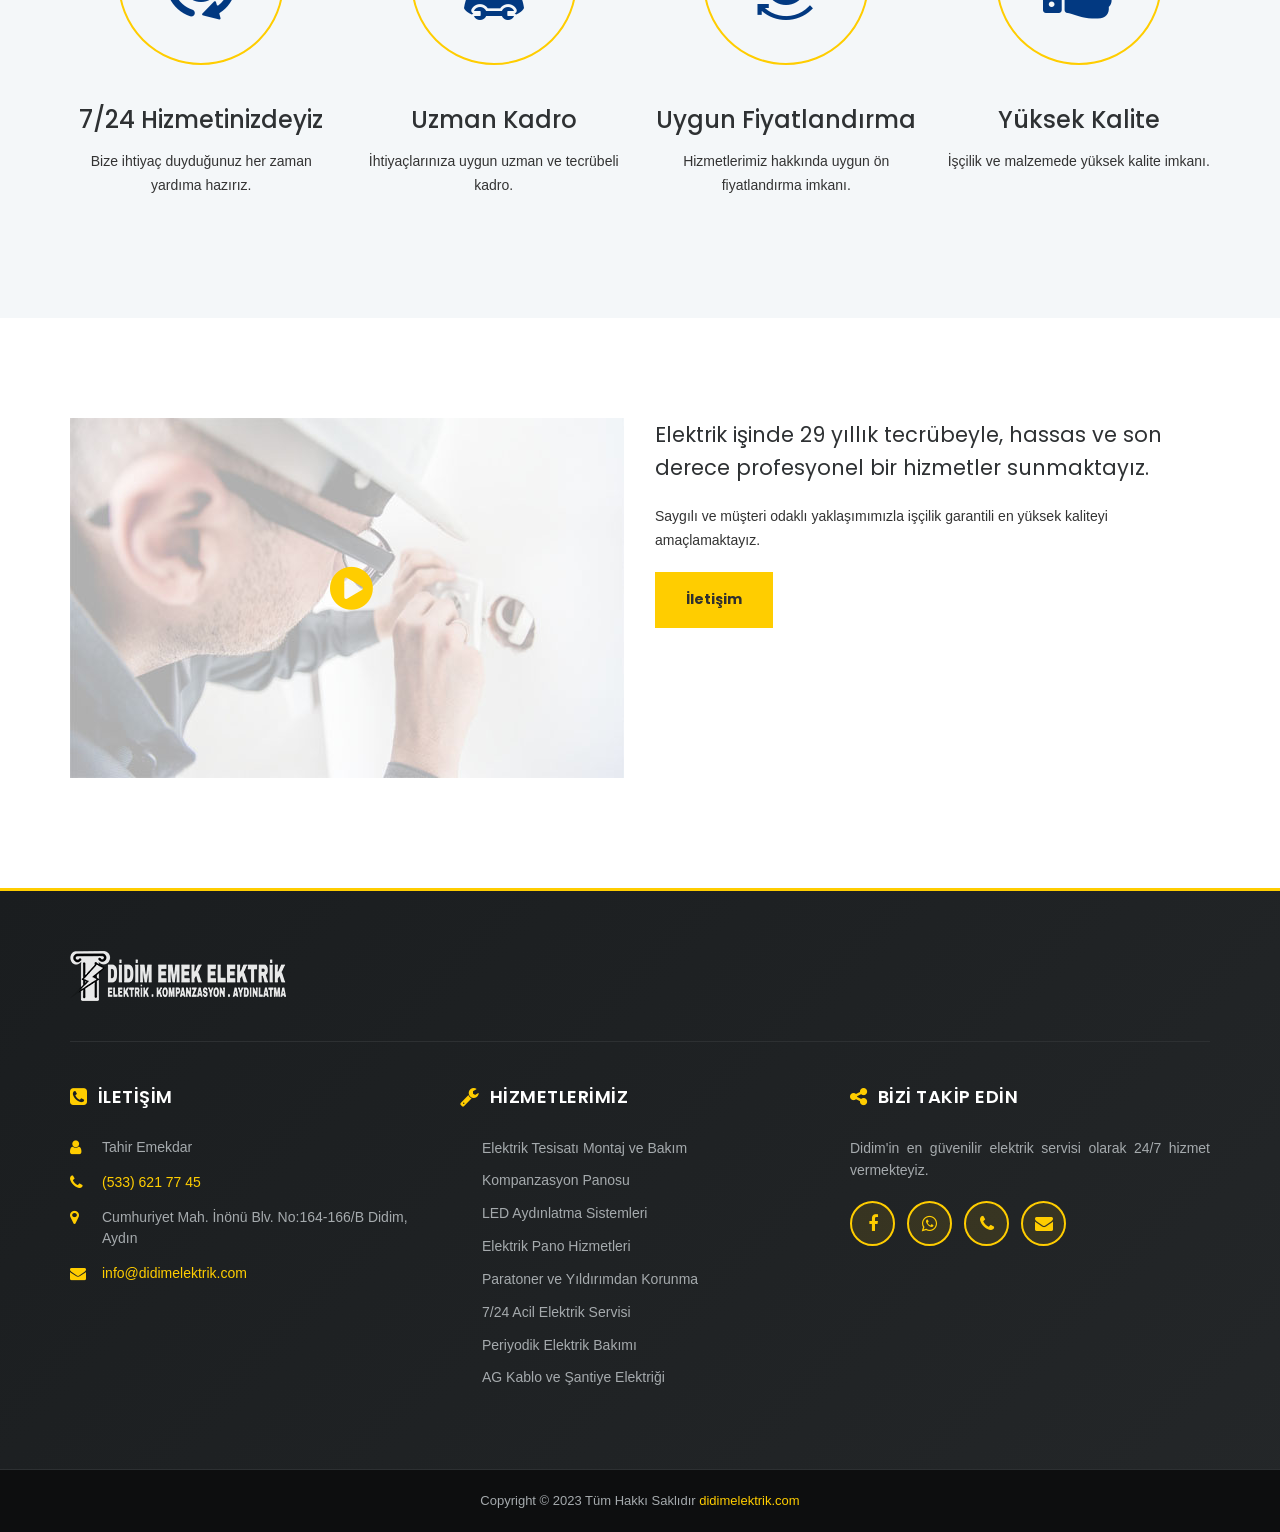
==== commit 845d1ac6: "refactor: Add services links to other pages" ====
--- a/hakkimizda.html
+++ b/hakkimizda.html
@@ -301,12 +301,16 @@
                         <i class="fa fa-wrench" aria-hidden="true"></i>
                         Hizmetlerimiz
                     </h3>
-                    <ul class="footer-links">
-                        <li><a href="servisler.html" title="Tüm Hizmetler">Elektrik Tesisatı</a></li>
-                        <li><a href="servisler.html" title="Tüm Hizmetler">Arıza Tamir</a></li>
-                        <li><a href="servisler.html" title="Tüm Hizmetler">Bakım ve Onarım</a></li>
-                        <li><a href="servisler.html" title="Tüm Hizmetler">Tüm Hizmetler</a></li>
-                    </ul>
+                        <ul class="footer-links">
+                            <li><a href="servisler.html#elektrik-tesisati" title="Tüm Hizmetler">Elektrik Tesisatı Montaj ve Bakım</a></li>
+                            <li><a href="servisler.html#kompanzasyon" title="Tüm Hizmetler">Kompanzasyon Panosu</a></li>
+                            <li><a href="servisler.html#led-aydinlatma" title="Tüm Hizmetler">LED Aydınlatma Sistemleri</a></li>
+                            <li><a href="servisler.html#elektrik-pano" title="Tüm Hizmetler">Elektrik Pano Hizmetleri</a></li>
+                            <li><a href="servisler.html#paratoner" title="Tüm Hizmetler">Paratoner ve Yıldırımdan Korunma</a></li>
+                            <li><a href="servisler.html#acil-servis" title="Tüm Hizmetler">7/24 Acil Elektrik Servisi</a></li>
+                            <li><a href="servisler.html#bakim" title="Tüm Hizmetler">Periyodik Elektrik Bakımı</a></li>
+                            <li><a href="servisler.html#ag-kablo" title="Tüm Hizmetler">AG Kablo ve Şantiye Elektriği</a></li>
+                        </ul>
                 </div>
             </div>
 
--- a/css/style.css
+++ b/css/style.css
@@ -12,9 +12,10 @@
 License: Creative Commons Attribution 3.0 Unported
 License URL: http://creativecommons.org/licenses/by/3.0/
 
-------------------------------------------------------------------
+ ------------------------------------------------------------------
 [CSS Table of contents]
 
+0.  Anchor Link Fix
 1.  Body / Typography 
 2.  Form Elements
 3.  Buttons
@@ -46,7 +47,29 @@
    9.2  Service Single
    ------------------------------------
 
-10.Pages
+10.Pages*/
+
+/* Anchor Link Fix - Fixed header scroll offset */
+html {
+    scroll-behavior: smooth;
+}
+
+.service-block[id],
+section[id],
+article[id] {
+    scroll-margin-top: 120px;
+}
+
+#elektrik-tesisati,
+#kompanzasyon,
+#led-aydinlatma,
+#elektrik-pano,
+#paratoner,
+#acil-servis,
+#bakim,
+#ag-kablo {
+    scroll-margin-top: 200px;
+}
 
    10.1  About
    10.2  Client Reviews
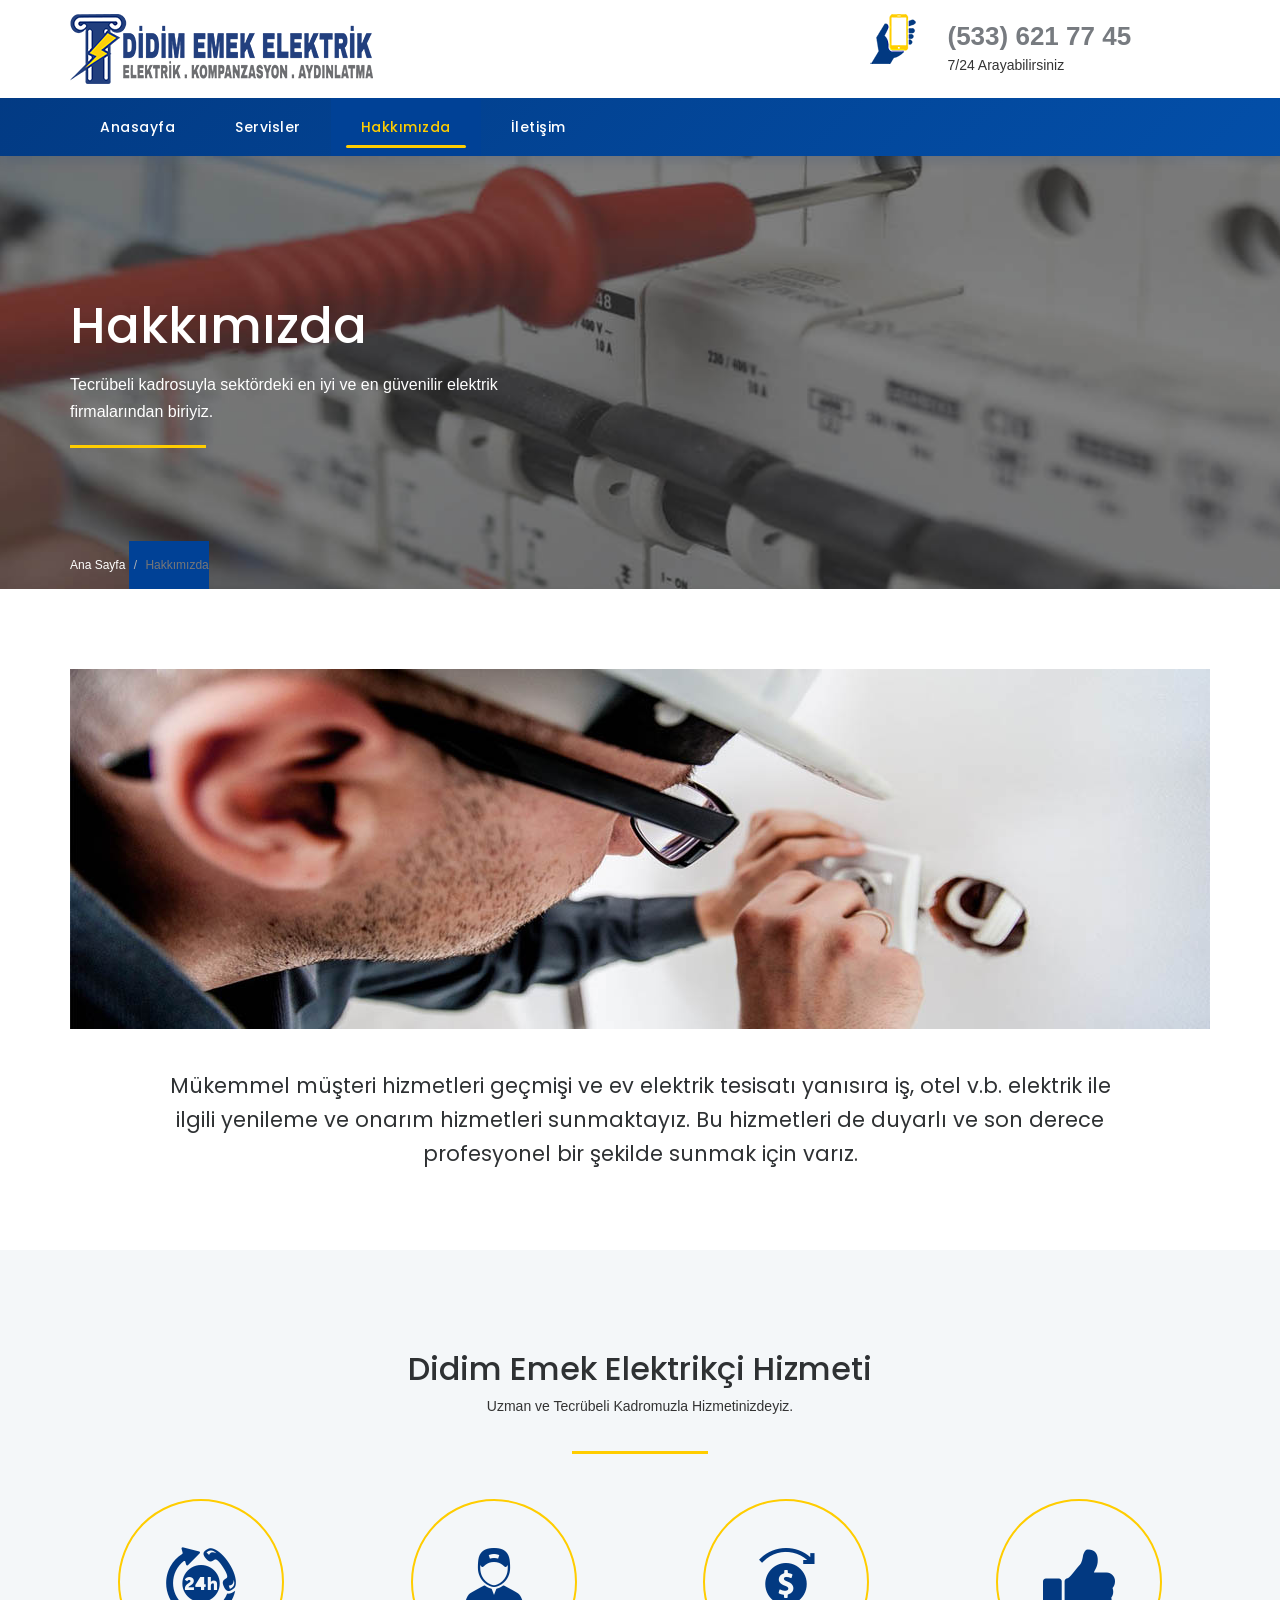
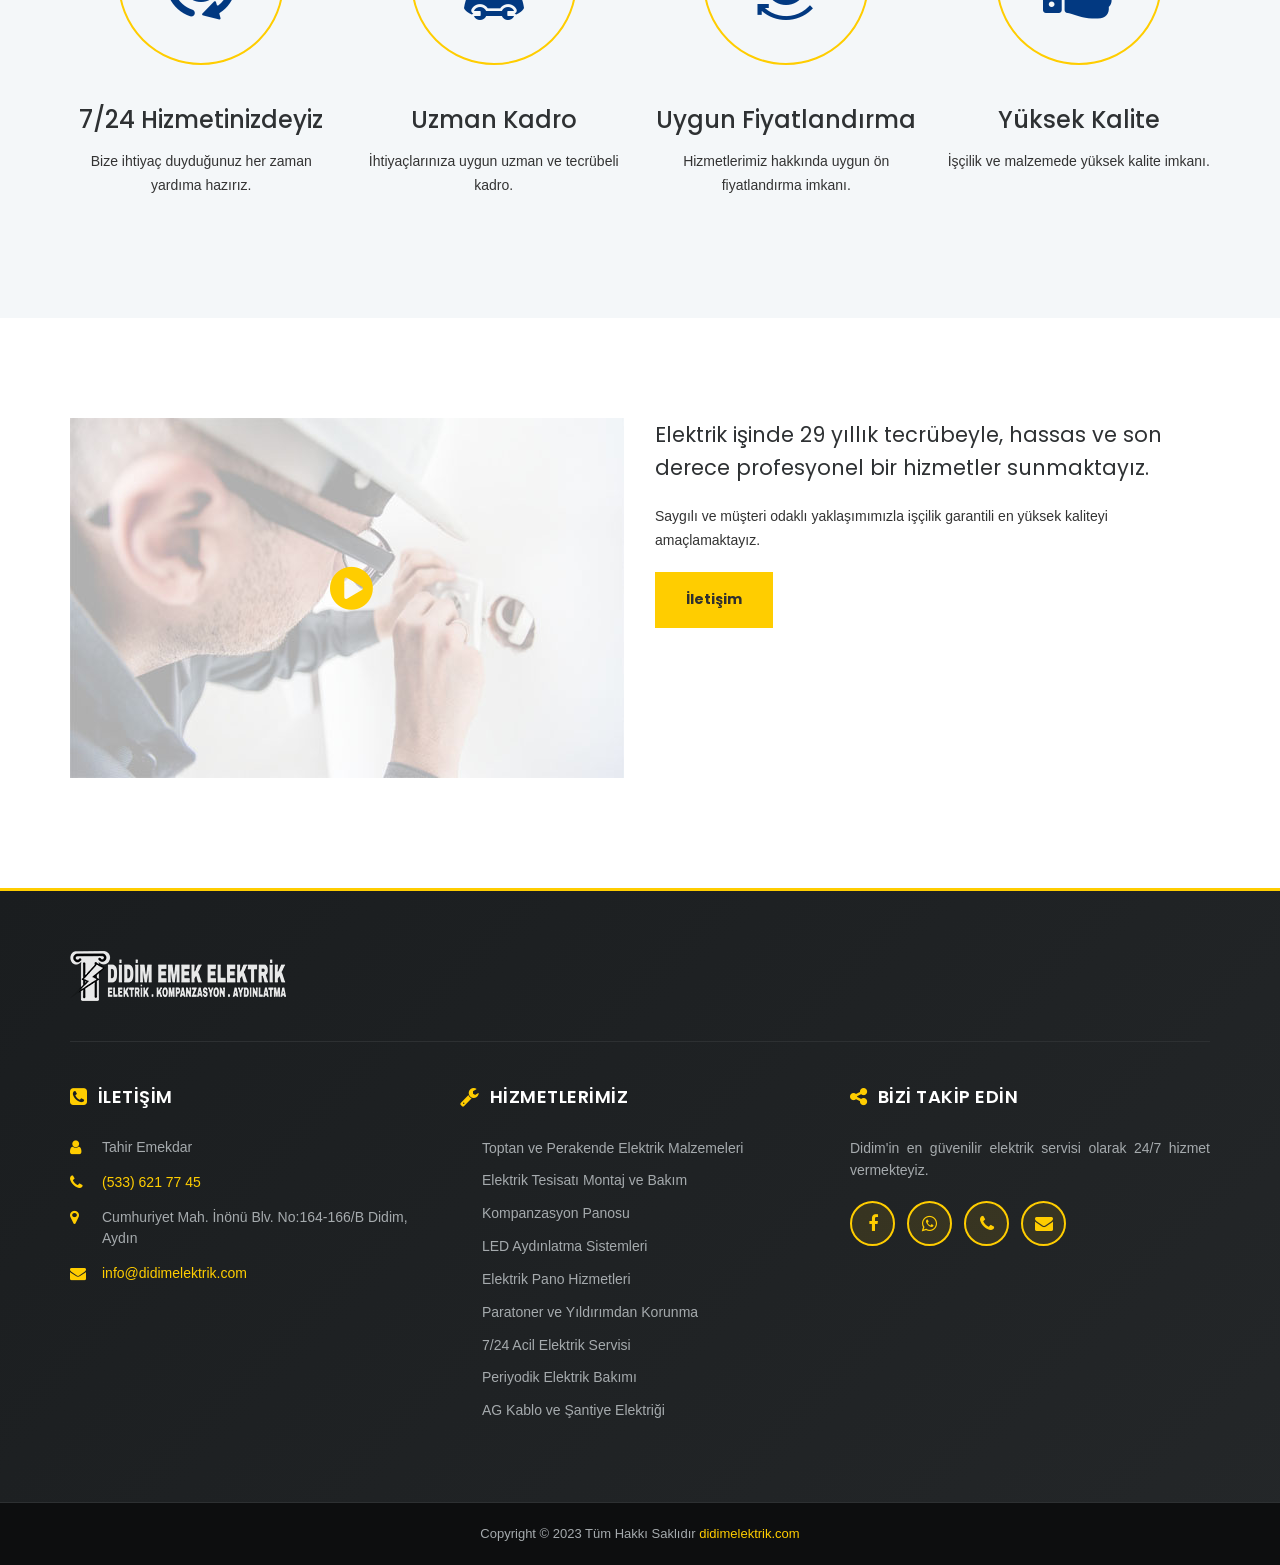
==== commit b60cc27b: "refactor: Add 'Toptan ve Parakende Satış' links" ====
--- a/hakkimizda.html
+++ b/hakkimizda.html
@@ -302,6 +302,7 @@
                         Hizmetlerimiz
                     </h3>
                         <ul class="footer-links">
+                            <li><a href="servisler.html#toptan-perakende" title="Tüm Hizmetler">Toptan ve Perakende Elektrik Malzemeleri</a></li>
                             <li><a href="servisler.html#elektrik-tesisati" title="Tüm Hizmetler">Elektrik Tesisatı Montaj ve Bakım</a></li>
                             <li><a href="servisler.html#kompanzasyon" title="Tüm Hizmetler">Kompanzasyon Panosu</a></li>
                             <li><a href="servisler.html#led-aydinlatma" title="Tüm Hizmetler">LED Aydınlatma Sistemleri</a></li>
--- a/css/style.css
+++ b/css/style.css
@@ -60,6 +60,7 @@
     scroll-margin-top: 120px;
 }
 
+#toptan-perakende,
 #elektrik-tesisati,
 #kompanzasyon,
 #led-aydinlatma,
@@ -1939,6 +1940,7 @@
     position: relative;
     overflow: hidden;
     border: 2px solid transparent;
+    margin-bottom: 10px;
 }
 
 .contact-btn::before {
@@ -1974,9 +1976,10 @@
 }
 
 .call-btn:hover {
-    background: linear-gradient(135deg, #042c60 0%, #0849a0 100%);
+    background: linear-gradient(135deg, #ffffff 0%, #9da9b8 100%);
     transform: scale(1.15) translateY(-5px);
     box-shadow: 0 12px 28px rgba(2, 57, 129, 0.4);
+    border-color: #023981;
 }
 
 .call-btn:active {
@@ -1990,9 +1993,11 @@
 }
 
 .whatsapp-btn:hover {
-    background: linear-gradient(135deg, #20BA5E 0%, #188e47 100%);
+    background: linear-gradient(135deg, #fdfdfd 0%, #94ceab 100%);
+    color: #25D366;
     transform: scale(1.15) translateY(-5px);
     box-shadow: 0 12px 28px rgba(37, 211, 102, 0.4);
+    border-color: #20BA5E;
 }
 
 .whatsapp-btn:active {
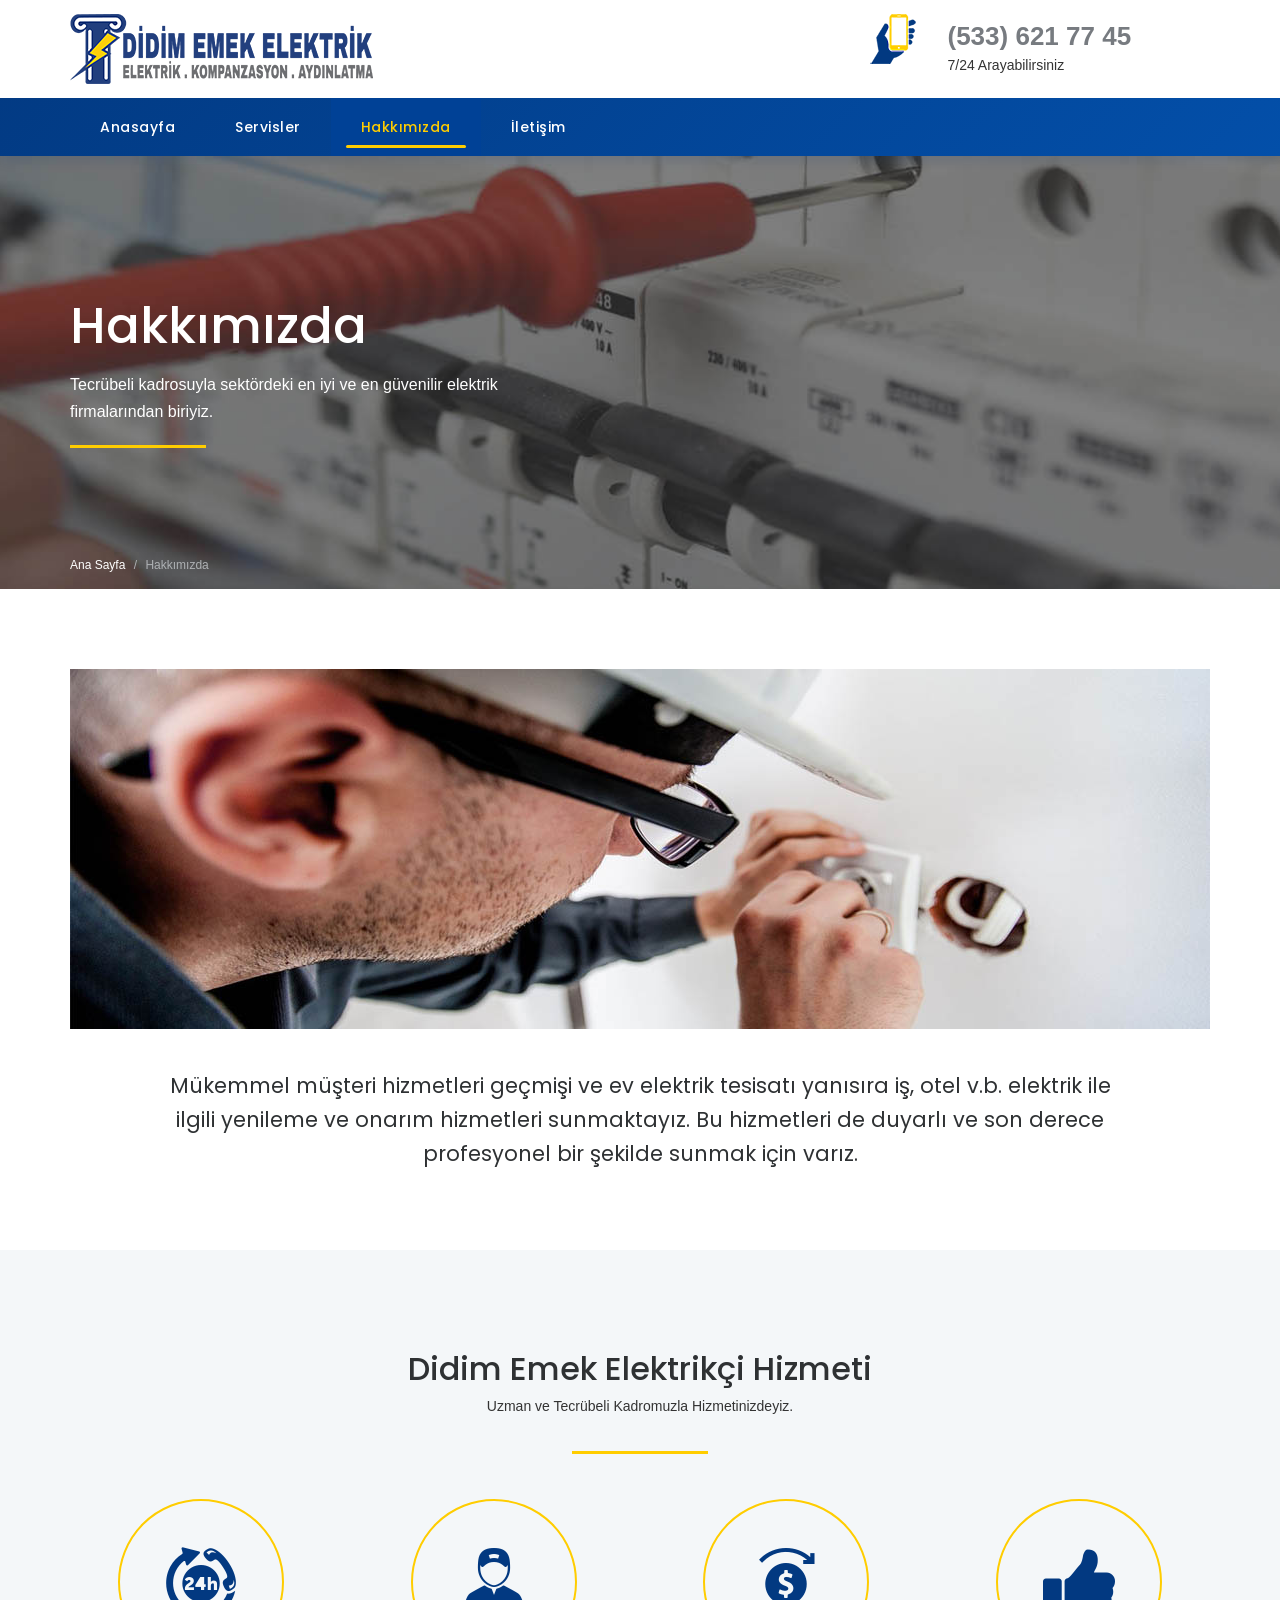
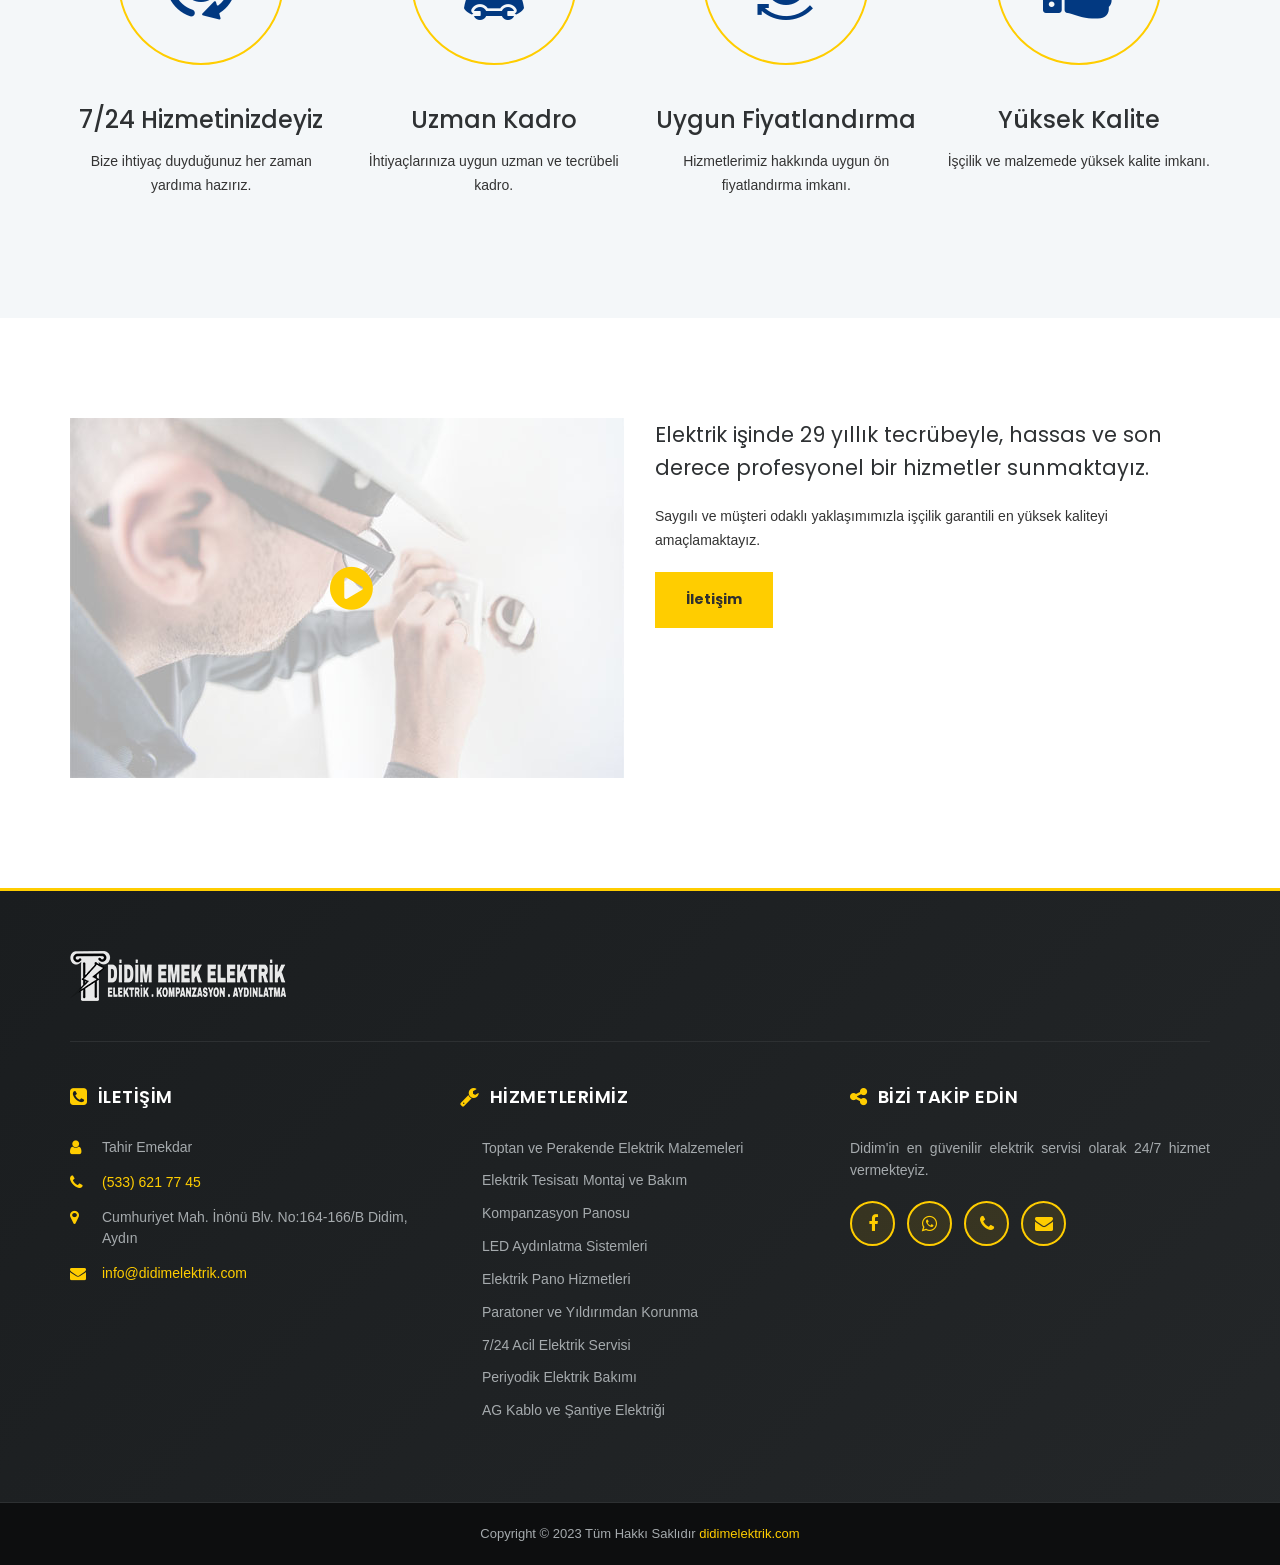
==== commit b2e84d4c: "Modernize portfolio gallery with smooth animations and SEO schema markup - Implement modern card des" ====
--- a/hakkimizda.html
+++ b/hakkimizda.html
@@ -141,7 +141,7 @@
                         <nav aria-label="breadcrumb">
                             <ol class="breadcrumb">
                                 <li><a href="index.html">Ana Sayfa</a></li>
-                                <li class="active">Hakkımızda</li>
+                                <li>Hakkımızda</li>
                             </ol>
                         </nav>
                     </div>
--- a/css/style.css
+++ b/css/style.css
@@ -446,6 +446,99 @@
   transition: transform 0.3s ease;
 }
 
+.logo {
+  transition: transform 0.3s ease;
+}
+
+.logo img {
+  max-width: 320px;
+  height: auto;
+}
+
+@media (max-width: 768px) {
+  .top-header {
+    text-align: center;
+    padding: 10px 0;
+  }
+  
+  .top-header .row {
+    display: flex;
+    flex-direction: column;
+    align-items: center;
+  }
+  
+  .top-header .col-lg-6,
+  .top-header .col-md-6 {
+    width: 100%;
+    text-align: center;
+    margin-bottom: 0;
+  }
+  
+  .logo {
+    text-align: center;
+    width: 100%;
+    margin-bottom: 0;
+    padding: 5px 0;
+  }
+  
+  .logo img {
+    max-width: 230px;
+    height: auto;
+  }
+  
+  .top-header .col-lg-3,
+  .top-header .col-md-3 {
+    display: none;
+  }
+  
+  /* Mobile navigation adjustments - Remove spacing */
+  .header {
+    padding: 0;
+    margin: 0;
+  }
+  
+  .header .container {
+    padding: 0;
+    margin: 0;
+    width: 100%;
+    max-width: 100%;
+  }
+  
+  .header .row {
+    margin: 0;
+  }
+  
+  .header .col-lg-12,
+  .header .col-md-12,
+  .header .col-sm-12,
+  .header .col-xs-12 {
+    padding: 0;
+    margin: 0;
+  }
+  
+  .navigation {
+    padding: 0;
+    margin: 0;
+  }
+  
+  #navigation.small-screen {
+    padding: 8px 10px;
+    min-height: 50px;
+    margin: 0;
+    background: linear-gradient(135deg, #023981 0%, #034fa9 100%);
+  }
+  
+  #navigation.small-screen #menu-button {
+    right: 5px;
+    top: 50%;
+  }
+  
+  #navigation.small-screen ul {
+    top: 50px;
+    border-radius: 0;
+  }
+}
+
 .logo:hover {
   transform: translateY(-2px);
 }
@@ -725,88 +818,140 @@
 }
 
 /* Mobile menu */
+/* Small Screen Navigation - Exact sample.html Style */
 #navigation.small-screen {
   width: 100%;
+  position: relative;
+  display: flex;
+  flex-wrap: wrap;
+  align-items: center;
+  justify-content: space-between;
+  padding: 0 10px;
+}
+
+#navigation.small-screen::after {
+  content: '';
+  clear: both;
+  display: table;
 }
 
 #navigation.small-screen ul {
   width: 100%;
   display: none;
-}
-
-#navigation.small-screen.align-center > ul {
-  text-align: left;
-}
-
-#navigation.small-screen ul li {
+  margin: 0;
+  padding: 0;
+  list-style: none;
+  position: absolute;
+  left: 0;
+  background-color: #ffffff;
+  border-radius: 0 0 24px 24px;
+  padding: 20px;
+  transform: translateY(-100%);
+  opacity: 0;
+  transition: all 0.4s cubic-bezier(0.68, -0.6, 0.32, 1.6);
+  z-index: 999;
+  box-shadow: 0 10px 30px rgba(0, 0, 0, 0.15);
+}
+
+#navigation.small-screen ul.open {
+  display: block;
+  transform: translateY(0);
+  opacity: 1;
+}
+
+#navigation.small-screen > ul > li {
   width: 100%;
-  border-top: 1px solid rgba(255, 205, 0, 0.1);
-  top: auto;
+  position: relative;
   background-color: transparent;
-}
-
-#navigation.small-screen ul ul li,
-#navigation.small-screen li:hover > ul > li {
+  float: none;
   height: auto;
-}
-
-#navigation.small-screen ul li a,
-#navigation.small-screen ul ul li a {
+  border: none;
+}
+
+#navigation.small-screen > ul > li:first-child {
+  border: none;
+}
+
+#navigation.small-screen ul li a {
+  display: flex;
+  align-items: center;
   width: 100%;
-  border-bottom: 0;
-  padding: 18px 20px;
-  color: #fff;
+  padding: 15px;
+  margin: 8px 0;
+  color: #333333;
+  text-decoration: none;
+  font-size: 14px;
+  font-weight: 500;
   transition: all 0.3s ease;
-}
-
-#navigation.small-screen > ul > li > a:after {
-  position: absolute;
-  top: 16px;
-  right: -3px;
-  height: 2px;
-  display: block;
-  content: '';
-}
-
-#navigation.small-screen > ul > li {
-  float: none;
-}
-
-#navigation.small-screen ul ul li a {
-  padding-left: 35px;
-}
-
-#navigation.small-screen ul ul ul li a {
-  padding-left: 50px;
-}
-
-#navigation.small-screen ul ul li a {
-  color: #fff;
-  background: rgba(9, 69, 148, 0.5);
-  margin: 0px;
-  border-bottom: transparent;
-  border-left: 3px solid transparent;
-  transition: all 0.3s ease;
-}
-
-#navigation.small-screen ul ul li a:hover,
-#navigation.small-screen ul ul li.active > a {
-  color: #ffcd00;
-  background: rgba(255, 205, 0, 0.1);
-  border-left-color: #ffcd00;
-}
-
-#navigation.small-screen ul ul,
-#navigation.small-screen ul ul ul,
-#navigation.small-screen.align-right ul ul {
+  background-color: rgba(2, 57, 129, 0.08);
+  border: none;
+  border-radius: 12px;
+  gap: 15px;
+}
+
+#navigation.small-screen > ul > li > a {
+  position: relative;
+}
+
+#navigation.small-screen > ul > li > a:hover,
+#navigation.small-screen > ul > li.active > a {
+  background-color: rgba(255, 205, 0, 0.2);
+  color: #023981;
+  transform: translateX(5px);
+}
+
+/* Submenu Styling */
+#navigation.small-screen ul ul {
   position: relative;
   left: 0;
   width: 100%;
   margin: 0;
-  text-align: left;
-  background: transparent;
+  padding: 0 0 0 20px;
+  background-color: transparent;
   box-shadow: none;
   border-radius: 0;
+  border-top: none;
+  display: block !important;
+  max-height: 0;
+  overflow: hidden;
+  transition: max-height 0.3s ease;
+  opacity: 0;
+  visibility: hidden;
+  top: 0;
+  transform: none;
+}
+
+#navigation.small-screen ul ul.open {
+  max-height: 500px;
+  opacity: 1;
+  visibility: visible;
+}
+
+#navigation.small-screen ul ul li {
+  width: 100%;
+  border: none;
+  height: auto;
+}
+
+#navigation.small-screen ul ul li a {
+  padding: 12px 15px;
+  font-size: 13px;
+  background-color: rgba(2, 57, 129, 0.05);
+  color: #555555;
+  margin: 4px 0;
+  border-radius: 8px;
+}
+
+#navigation.small-screen ul ul li a:hover,
+#navigation.small-screen ul ul li.active > a {
+  background-color: rgba(255, 205, 0, 0.15);
+  color: #023981;
+  transform: translateX(5px);
+}
+
+#navigation.small-screen ul ul ul li a {
+  padding-left: 15px;
+  background-color: rgba(2, 57, 129, 0.03);
 }
 
 #navigation.small-screen > ul > li.has-sub > a:after,
@@ -816,69 +961,107 @@
   display: none;
 }
 
-/* Modern Hamburger Menu */
+/* Hamburger Menu Button - Exactly like sample.html */
 #navigation.small-screen #menu-button {
   display: flex;
   align-items: center;
   justify-content: center;
-  padding: 16px 20px;
-  color: #fff;
+  padding: 0;
+  color: #023981;
   cursor: pointer;
-  font-size: 13px;
-  text-transform: uppercase;
-  font-weight: 600;
-  background: transparent;
-  border: 0px;
+  font-size: 0;
+  background-color: #ffffff;
+  border-radius: 50%;
+  border: none;
+  transition: transform 0.3s cubic-bezier(0.68, -0.6, 0.32, 1.6);
+  position: absolute;
+  text-align: center;
+  left:50%;
+  top: 50px;
+  transform: translate(-50%, -50%); /* Kendi boyutunun yarısı kadar geri kaydırır */
+  width: 45px;
+  height: 45px;
+  box-sizing: border-box;
+  box-shadow: 0 4px 8px rgba(0, 0, 0, 0.15);
+  z-index: 1000;
+}
+
+#navigation.small-screen #menu-button:hover {
+  /*transform: translateY(-50%) scale(1.1);*/
+}
+
+/* Burger Lines - Exactly like sample.html */
+.burger-line {
+  width: 25px;
+  height: 3px;
+  background-color: #023981;
+  margin: 1px 0;
+  border-radius: 8px;
+  transition: all 0.3s cubic-bezier(0.68, -0.6, 0.32, 1.6);
+  position: absolute;
+  left: 50%;
+  transform: translateX(-50%);
+}
+
+.burger-line:nth-child(1) {
+  top: 10px;
+}
+
+.burger-line:nth-child(2) {
+  top: 20px;
+}
+
+.burger-line:nth-child(3) {
+  top: 30px;
+}
+
+/* Stylized burger elements - exactly like sample.html */
+.burger-line:nth-child(1)::before {
+  content: '';
+  position: absolute;
+  width: 15px;
+  height: 3px;
+  background-color: rgba(255, 205, 0, 0.5);
+  top: -1px;
+  border-radius: 8px;
+  opacity: 0.5;
   transition: all 0.3s ease;
-  letter-spacing: 1px;
-  position: relative;
-  padding-right: 50px;
-}
-
-#navigation.small-screen #menu-button:hover {
-  color: #ffcd00;
-}
-
-#navigation.small-screen #menu-button:after {
+}
+
+.burger-line:nth-child(3)::after {
+  content: '';
   position: absolute;
-  top: 50%;
-  right: 18px;
-  display: block;
-  height: 2px;
-  width: 20px;
-  border-top: 2px solid #fff;
-  border-bottom: 2px solid #fff;
-  content: '';
-  transform: translateY(-50%);
-  transition: all 0.4s cubic-bezier(0.34, 1.56, 0.64, 1);
-}
-
-#navigation.small-screen #menu-button:before {
-  position: absolute;
-  top: 50%;
-  right: 18px;
-  display: block;
-  height: 2px;
-  width: 20px;
-  background: #fff;
-  content: '';
-  transform: translateY(-50%);
-  transition: all 0.4s cubic-bezier(0.34, 1.56, 0.64, 1);
-}
-
-#navigation.small-screen #menu-button.menu-opened:after {
-  border: none;
-  height: 2px;
-  width: 20px;
-  background: #ffcd00;
-  transform: translateY(-50%) rotate(45deg);
-}
-
-#navigation.small-screen #menu-button.menu-opened:before {
-  background: #ffcd00;
-  transform: translateY(-50%) rotate(-45deg);
-}
-
+  width: 25px;
+  height: 3px;
+  background-color: rgba(2, 57, 129, 0.2);
+  bottom: -1px;
+  border-radius: 8px;
+  opacity: 0.5;
+  transition: all 0.3s ease;
+}
+
+/* Active/Opened state - Fixed X animation */
+#navigation.small-screen #menu-button.menu-opened .burger-line:nth-child(1) {
+  transform: translateX(-50%) rotate(45deg) translate(7px, 7px);
+  background-color: #023981;
+}
+
+#navigation.small-screen #menu-button.menu-opened .burger-line:nth-child(2) {
+  opacity: 0;
+  transform: translateX(-50%) translateX(-20px);
+}
+
+#navigation.small-screen #menu-button.menu-opened .burger-line:nth-child(3) {
+  transform: translateX(-50%) rotate(-45deg) translate(7px, -7px);
+  background-color: #023981;
+}
+
+#navigation.small-screen #menu-button.menu-opened .burger-line:nth-child(1)::before,
+#navigation.small-screen #menu-button.menu-opened .burger-line:nth-child(3)::after {
+  opacity: 0;
+}
+
+/* Submenu Buttons */
 #navigation.small-screen .submenu-button {
   position: absolute;
   z-index: 99;
@@ -887,20 +1070,41 @@
   display: flex;
   align-items: center;
   justify-content: center;
-  border-left: 1px solid rgba(255, 205, 0, 0.1);
-  height: 56px;
-  width: 56px;
+  height: 48px;
+  width: 48px;
   cursor: pointer;
   background: transparent;
+  border: none;
   transition: all 0.3s ease;
 }
 
 #navigation.small-screen .submenu-button:hover {
-  background: rgba(255, 205, 0, 0.1);
+  background-color: rgba(255, 205, 0, 0.1);
 }
 
 #navigation.small-screen .submenu-button.submenu-opened {
-  background: rgba(255, 205, 0, 0.1);
+  background-color: rgba(255, 205, 0, 0.15);
+}
+
+/* Dropdown Arrow Indicator */
+#navigation.small-screen .submenu-button:after {
+  content: '';
+  display: block;
+  width: 8px;
+  height: 8px;
+  border-right: 2px solid #333333;
+  border-bottom: 2px solid #333333;
+  transform: rotate(-45deg);
+  transition: all 0.3s ease;
+}
+
+#navigation.small-screen .submenu-button.submenu-opened:after {
+  border-color: #ffcd00;
+  transform: rotate(135deg);
+}
+
+#navigation.small-screen .submenu-button:before {
+  display: none;
 }
 
 #navigation.small-screen ul ul .submenu-button {
@@ -908,69 +1112,8 @@
   width: 40px;
 }
 
-#navigation.small-screen .submenu-button:after {
-  position: absolute;
-  top: 50%;
-  right: 18px;
-  width: 8px;
-  height: 2px;
-  display: block;
-  background: #fff;
-  content: '';
-  transform: translateY(-50%);
-  transition: all 0.3s ease;
-}
-
-#navigation.small-screen ul ul .submenu-button:after {
-  top: 50%;
-  right: 15px;
-  transform: translateY(-50%);
-}
-
-#navigation.small-screen .submenu-button.submenu-opened:after {
-  background: #ffcd00;
-  transform: translateY(-50%) rotate(180deg);
-}
-
-#navigation.small-screen .submenu-button:before {
-  position: absolute;
-  top: 50%;
-  right: 21px;
-  display: block;
-  width: 2px;
-  height: 8px;
-  background: #fff;
-  content: '';
-  transform: translateY(-50%);
-  transition: all 0.3s ease;
-}
-
-#navigation.small-screen ul ul .submenu-button:before {
-  top: 50%;
-  right: 18px;
-  transform: translateY(-50%);
-}
-
-#navigation.small-screen .submenu-button.submenu-opened:before {
-  display: none;
-}
-
 #navigation.small-screen.select-list {
   padding: 5px;
-}
-
-#navigation.small-screen > ul > li > a {
-  border-left: 0px;
-  margin: 0;
-  border-right: 0px;
-  flex-direction: row;
-}
-
-#navigation.small-screen > ul > li:hover > a {
-  border-left: transparent;
-  border-right: transparent;
-  background-color: rgba(9, 69, 148, 0.5);
-  color: #ffcd00;
 }
 
 /*----------------------------------------------
@@ -1270,17 +1413,147 @@
  9.1 Services
 ---------------------------*/
 
-.service-block { margin-bottom: 30px; }
-.service-content { color: #fff; display: block; position: relative; background-color: #023981; padding: 14px 20px; }
-.service-img { }
-.service-btn { position: absolute; bottom: 8px; right: 20px; font-size: 22px; }
-.service-title { margin-bottom: 0px; font-size: 22px; font-weight: 500; color: #fff; }
-.service-quote { }
-.service-content:hover { background-color: #ffcd00; color: #2e3133; -webkit-transition: 1s ease; }
-.service-content:hover .service-title { color: #2e3133; }
+.service-block { 
+    margin-bottom: 30px; 
+    display: flex;
+    flex-direction: column;
+    height: 100%;
+    background-color: #ffffff;
+    border-radius: 8px;
+    overflow: hidden;
+    box-shadow: 0 2px 12px rgba(0, 0, 0, 0.1);
+    transition: all 0.3s ease-in-out;
+    border-left: 4px solid #023981;
+}
+.service-block:hover {
+    box-shadow: 0 8px 24px rgba(0, 0, 0, 0.15);
+    transform: translateY(-5px);
+    border-left-color: #ffcd00;
+}
+.service-img { 
+    width: 100%;
+    height: 200px;
+    overflow: hidden;
+    background-color: #023981;
+}
+.service-img img {
+    width: 100%;
+    height: 100%;
+    object-fit: cover;
+    transition: transform 0.3s ease-in-out;
+    opacity: 0.9;
+}
+.service-block:hover .service-img img {
+    transform: scale(1.08);
+    opacity: 1;
+}
+.service-content { 
+    color: #023981; 
+    display: flex;
+    flex-direction: column;
+    flex-grow: 1;
+    position: relative; 
+    background-color: #ffffff; 
+    padding: 24px;
+    text-decoration: none;
+}
+.service-content:hover {
+    background-color: #ffffff;
+}
+.service-btn { 
+    position: absolute; 
+    bottom: 20px; 
+    right: 24px; 
+    font-size: 24px;
+    color: #023981;
+    transition: all 0.3s ease;
+}
+.service-content:hover .service-btn {
+    color: #ffcd00;
+    transform: translateX(5px);
+}
+.service-title { 
+    margin-bottom: 12px; 
+    font-size: 20px; 
+    font-weight: 600; 
+    color: #023981;
+    transition: color 0.3s ease;
+}
+.service-content:hover .service-title {
+    color: #ffcd00;
+}
+.service-description { 
+    font-size: 14px; 
+    color: #023981; 
+    margin: 0 0 12px 0; 
+    line-height: 1.6;
+    flex-grow: 1;
+    transition: color 0.3s ease;
+    opacity: 0.85;
+}
+.service-content:hover .service-description { 
+    color: #023981;
+    opacity: 1;
+}
 .service-block ul { margin-bottom: 20px; }
 .service-block ul li { }
 .service-block li:before { content: '\f10c'; font-family: 'FontAwesome'; font-size: 14px; position: relative; padding-right: 10px; color: #002f6c; }
+
+/*-------------------------
+ 9.1.1 Service Detail Page Styles (servisler.html)
+ Override index.html service-block styles for detail view
+---------------------------*/
+.service-detail {
+    display: block !important;
+    background-color: transparent !important;
+    border-radius: 0 !important;
+    overflow: visible !important;
+    box-shadow: none !important;
+    border-left: none !important;
+    margin-bottom: 60px !important;
+    height: auto !important;
+    padding: 0 !important;
+    transition: none !important;
+}
+.service-detail:hover {
+    box-shadow: none !important;
+    transform: none !important;
+    border-left-color: transparent !important;
+}
+.service-detail h2 {
+    font-size: 28px;
+    font-weight: 600;
+    color: #023981;
+    margin-bottom: 20px;
+    margin-top: 0;
+}
+.service-detail p {
+    font-size: 15px;
+    line-height: 1.8;
+    color: #555;
+    margin-bottom: 20px;
+}
+.service-detail ul {
+    margin-bottom: 20px;
+    list-style: none;
+    padding: 0;
+}
+.service-detail ul li {
+    padding-left: 20px;
+    margin-bottom: 12px;
+    font-size: 14px;
+    color: #555;
+    line-height: 1.6;
+}
+.service-detail li:before {
+    content: '\f10c';
+    font-family: 'FontAwesome';
+    font-size: 12px;
+    position: relative;
+    padding-right: 10px;
+    color: #ffcd00 !important;
+    left: -20px;
+}
 
 /*-------------------------
  9.2 Service Single
@@ -1658,10 +1931,67 @@
 .coupen-meta { color: #dee2ee; font-size: 12px; text-align: center; }
 .coupen-call { display: inline-block; float: right; padding-top: 7px; }
 .coupen-price { line-height: 1.2; color: #ffcd00; font-size: 60px; font-weight: 700; text-align: center; }
-.gallery-img { position: relative; margin-bottom: 30px; }
-.overlay { position: absolute; top: 0; bottom: 0; left: 0; right: 0; height: 100%; width: 100%; opacity: 0; transition: .5s ease; background-color: #ffcd00; }
-.gallery-img:hover .overlay { opacity: .7; }
-.text { color: #2e3133; font-size: 24px; position: absolute; top: 90%; left: 50%; transform: translate(-50%, -50%); -ms-transform: translate(-50%, -50%); }
+/* Modern Portfolio Gallery */
+.gallery-img {
+  position: relative;
+  margin-bottom: 30px;
+  border-radius: 12px;
+  overflow: hidden;
+  box-shadow: 0 4px 15px rgba(0, 0, 0, 0.1);
+  transition: all 0.3s cubic-bezier(0.34, 1.56, 0.64, 1);
+  background-color: #f9f9f9;
+}
+
+.gallery-img:hover {
+  transform: translateY(-8px);
+  box-shadow: 0 12px 25px rgba(0, 0, 0, 0.15);
+}
+
+.gallery-img img {
+  width: 100%;
+  height: auto;
+  display: block;
+  transition: transform 0.3s ease;
+}
+
+.gallery-img:hover img {
+  transform: scale(1.05);
+}
+
+.overlay {
+  position: absolute;
+  top: 0;
+  bottom: 0;
+  left: 0;
+  right: 0;
+  height: 100%;
+  width: 100%;
+  opacity: 0;
+  transition: all 0.4s cubic-bezier(0.34, 1.56, 0.64, 1);
+  background: linear-gradient(135deg, rgba(2, 57, 129, 0.85) 0%, rgba(255, 205, 0, 0.1) 100%);
+  display: flex;
+  align-items: center;
+  justify-content: center;
+}
+
+.gallery-img:hover .overlay {
+  opacity: 1;
+}
+
+.text {
+  color: #ffffff;
+  font-size: 20px;
+  font-weight: 600;
+  text-align: center;
+  position: relative;
+  padding: 20px;
+  transform: translateY(10px);
+  transition: transform 0.3s ease;
+}
+
+.gallery-img:hover .text {
+  transform: translateY(0);
+}
 
 /*------------------------
 11. Blog pages
@@ -2450,8 +2780,8 @@
     
     .footer-contact-widget .ft-contact-info,
     .footer-services-widget .footer-links li a {
-        justify-content: center;
-        text-align: center;
+        /*justify-content: center;*/
+        /*text-align: center;*/
     }
     
     .footer-about-text {
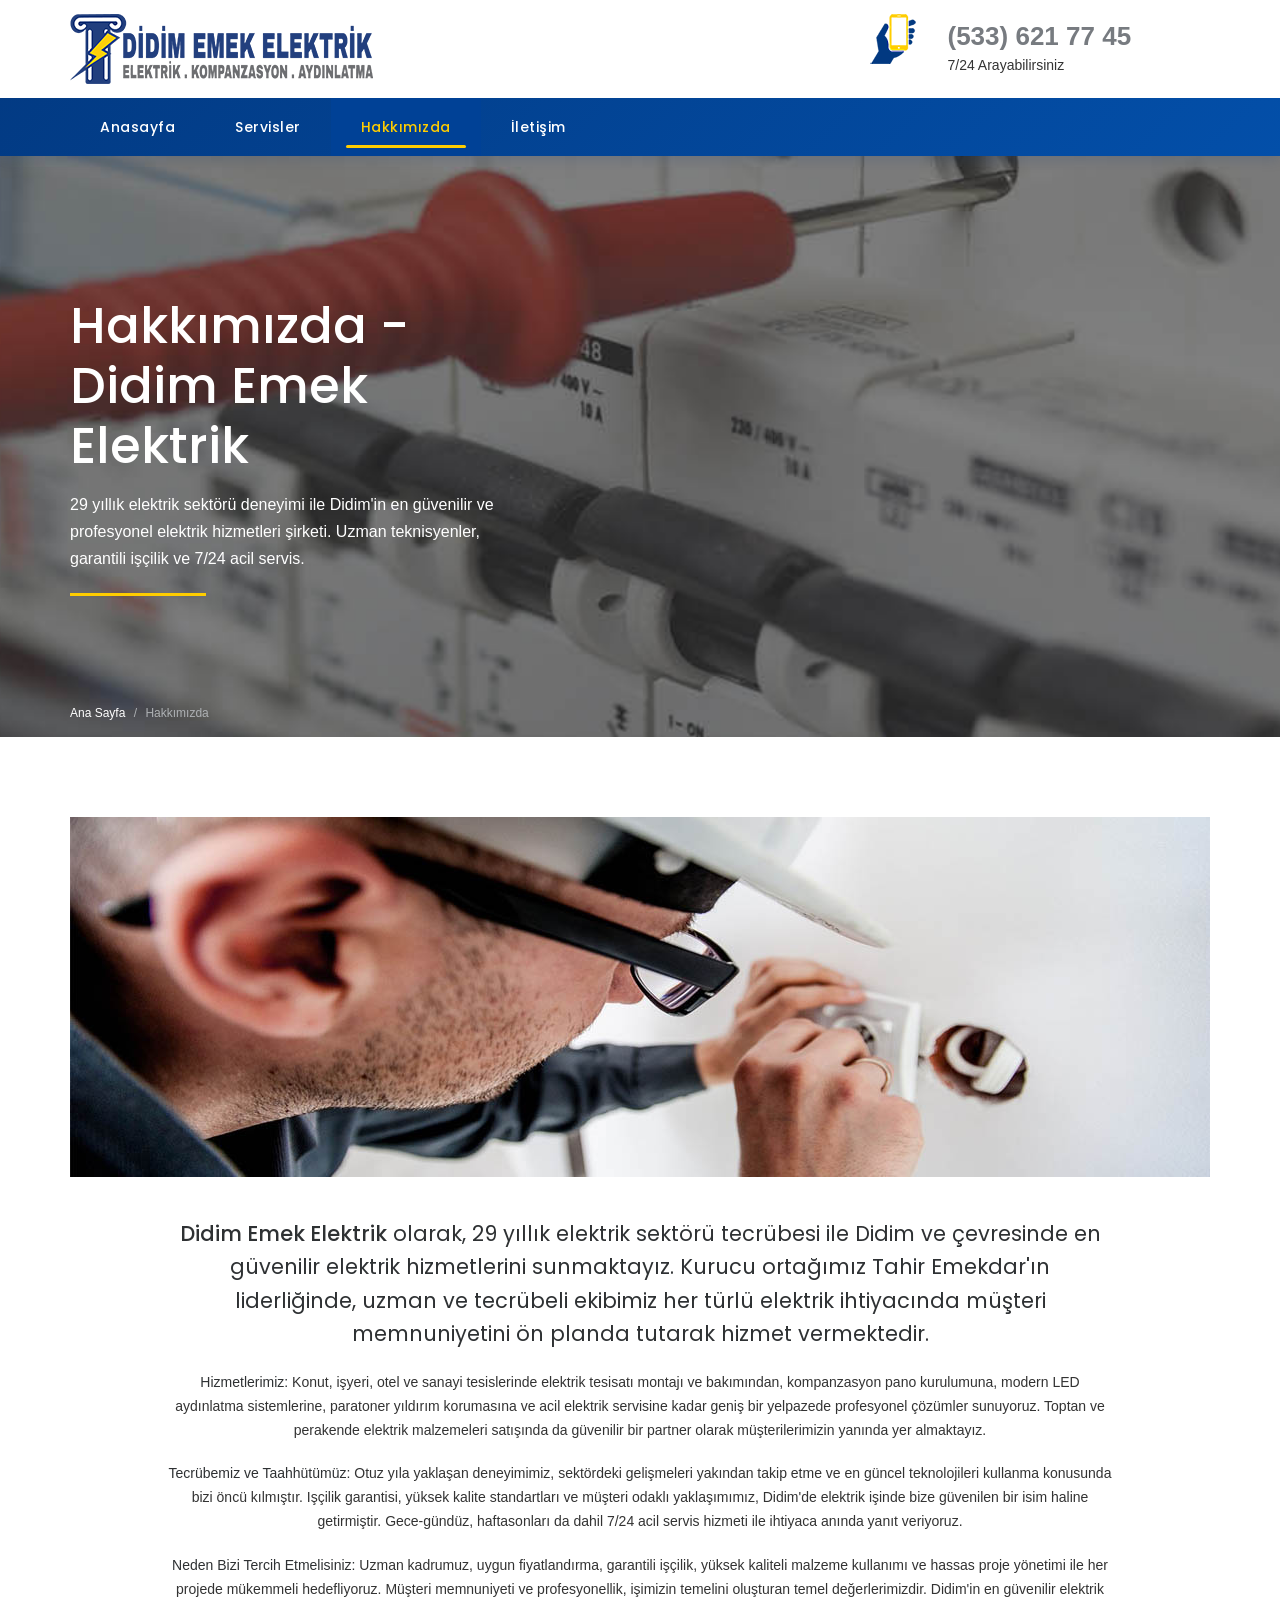
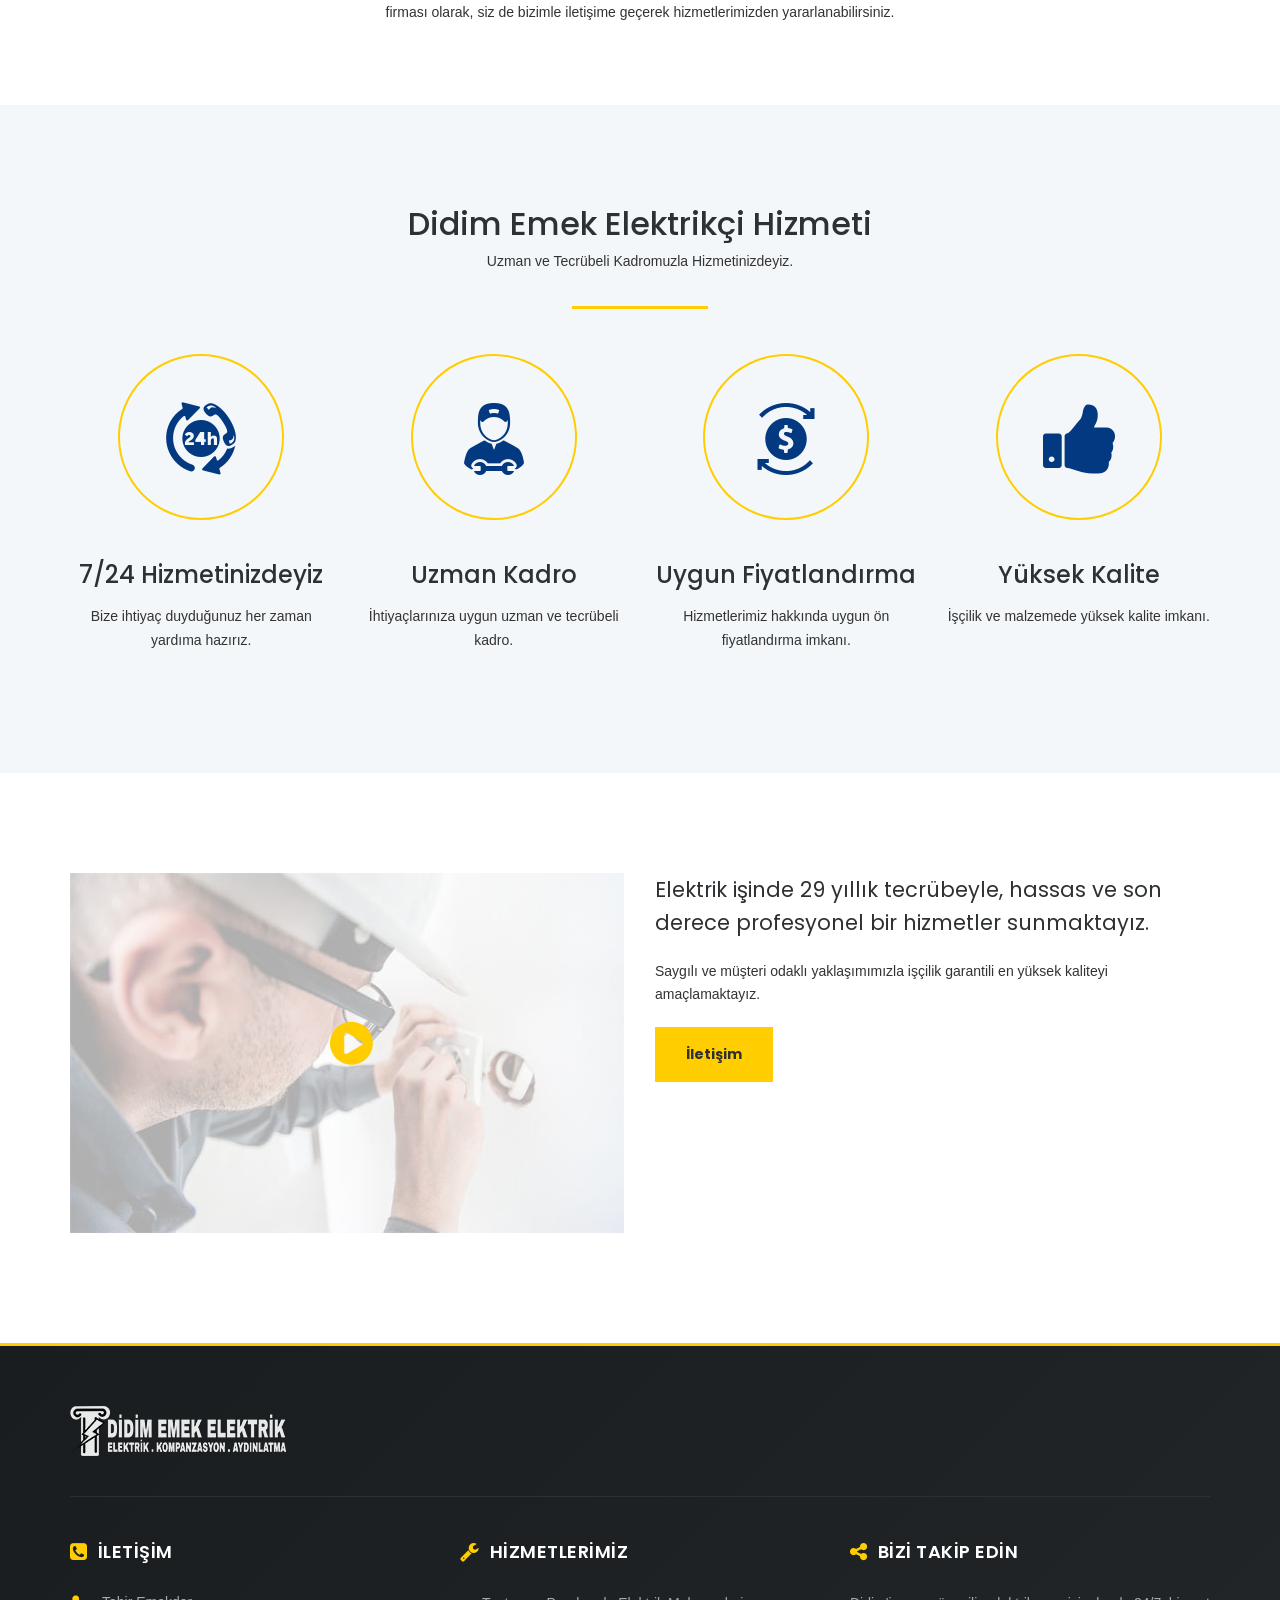
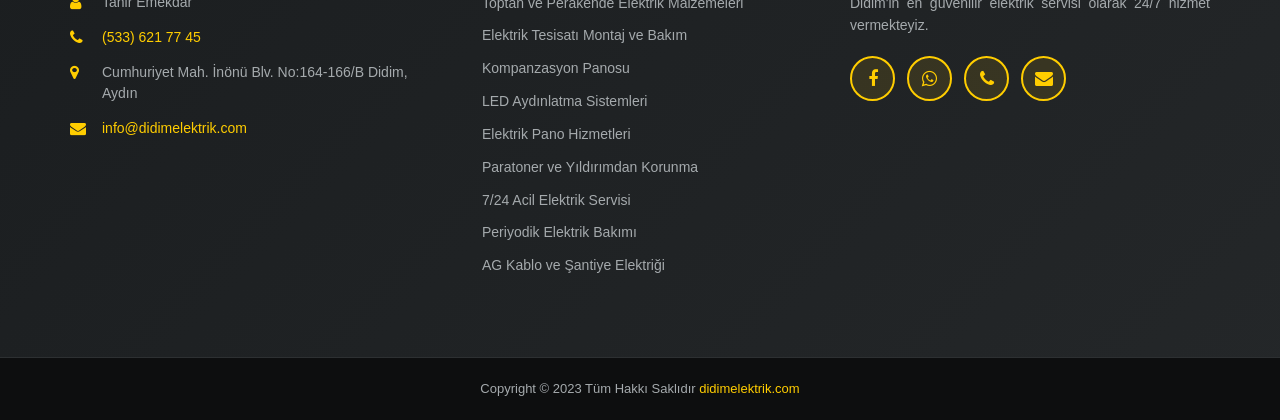
==== commit 04afb344: "Upgrade about page with SEO-optimized content and enhanced schema markup - Rewrite about-description" ====
--- a/hakkimizda.html
+++ b/hakkimizda.html
@@ -6,9 +6,9 @@
     <meta http-equiv="X-UA-Compatible" content="IE=edge">
     <meta name="viewport" content="width=device-width, initial-scale=1">
     <!-- The above 3 meta tags *must* come first in the head; any other head content must come *after* these tags -->    
-    <title>Hakkımızda - Didim Emek Elektrik ve Kompanzasyon Hizmetleri</title>
-    <meta name="description" content="Didim Emek Elektrik hakkında bilgi. 29 yıllık elektrik tecrübesi, uzman ekip ve yüksek kalite hizmetler.">
-    <meta name="keywords" content="Didim Emek Elektrik, elektrikçi, elektrik hizmetleri, Tahir Emekdar, 29 yıl tecrübe, profesyonel elektrik, acil elektrik servisi"> 
+    <title>Hakkımızda - Didim Emek Elektrik | 29 Yıllık Tecrübe ve Profesyonel Hizmetler</title>
+    <meta name="description" content="Didim Emek Elektrik hakkında bilgi. 29 yıllık elektrik sektörü deneyimi, uzman teknikçiler ve garantili hizmetler. Elektrik tesisatı, kompanzasyon, LED aydınlatma, paratoner ve acil servis.">
+    <meta name="keywords" content="Didim elektrikçi, elektrik hizmetleri Didim, Tahir Emekdar, elektrik tesisatı, kompanzasyon panosu, LED aydınlatma, paratoner, acil elektrik servisi, profesyonel elektrik, elektrik montajı, Aydın elektrik"> 
     <meta name="owner" content="Didim Emek Elektrik" />
     <meta name="author" content="Tahir Emekdar" />
     <meta name="copyright" content="(c) 2019" />
@@ -29,42 +29,57 @@
      <link href="css/style.css" rel="stylesheet">
  	<link rel="icon" href="images/favicon.png" type="image/png">
  	<link rel="shortcut icon" href="images/favicon.png" type="image/x-icon">
-     <!-- Organization Schema Markup -->
-     <script type="application/ld+json">
-     {
-         "@context": "https://schema.org",
-         "@type": "Organization",
-         "name": "Didim Emek Elektrik",
-         "url": "https://www.didimelektrik.com",
-         "logo": "https://www.didimelektrik.com/images/logo.png",
-         "description": "29 yıllık tecrübe ile Didim ve çevresinde elektrik tesisatı, pano bakımı, kompanzasyon, aydınlatma hizmetleri sunmaktayız.",
-         "foundingDate": "1995",
-         "founder": {
-             "@type": "Person",
-             "name": "Tahir Emekdar"
-         },
-         "address": {
-             "@type": "PostalAddress",
-             "streetAddress": "Cumhuriyet Mah. İnönü Blv. No:164-166/B",
-             "addressLocality": "Didim",
-             "addressRegion": "Aydın",
-             "postalCode": "09200",
-             "addressCountry": "TR"
-         },
-         "contactPoint": {
-             "@type": "ContactPoint",
-             "telephone": "+90-533-621-7745",
-             "contactType": "Customer Service",
-             "email": "info@didimelektrik.com",
-             "availableLanguage": ["tr", "en"]
-         },
-         "sameAs": [
-             "https://www.facebook.com/didimelektrik/"
-         ],
-         "telephone": "+90-533-621-7745",
-         "email": "info@didimelektrik.com"
-     }
-     </script>
+      <!-- Organization Schema Markup -->
+      <script type="application/ld+json">
+      {
+          "@context": "https://schema.org",
+          "@type": "Organization",
+          "name": "Didim Emek Elektrik",
+          "url": "https://www.didimelektrik.com",
+          "logo": "https://www.didimelektrik.com/images/logo.png",
+          "description": "Didim'de 29 yıllık tecrübe ile elektrik tesisatı, kompanzasyon, aydınlatma ve acil elektrik servisi sunmaktayız.",
+          "foundingDate": "1995",
+          "founder": {
+              "@type": "Person",
+              "name": "Tahir Emekdar"
+          },
+          "areaServed": {
+              "@type": "City",
+              "name": "Didim",
+              "sameAs": "https://www.wikidata.org/wiki/Q51687"
+          },
+          "address": {
+              "@type": "PostalAddress",
+              "streetAddress": "Cumhuriyet Mah. İnönü Blv. No:164-166/B",
+              "addressLocality": "Didim",
+              "addressRegion": "Aydın",
+              "postalCode": "09200",
+              "addressCountry": "TR"
+          },
+          "contactPoint": {
+              "@type": "ContactPoint",
+              "telephone": "+90-533-621-7745",
+              "contactType": "Customer Service",
+              "email": "info@didimelektrik.com",
+              "availableLanguage": ["tr", "en"],
+              "areaServed": "TR"
+          },
+          "sameAs": [
+              "https://www.facebook.com/didimelektrik/"
+          ],
+          "telephone": "+90-533-621-7745",
+          "email": "info@didimelektrik.com",
+          "priceRange": "€€",
+          "knowsAbout": [
+              "Elektrik Tesisatı",
+              "Kompanzasyon Panosu",
+              "LED Aydınlatma",
+              "Paratoner Sistemleri",
+              "Acil Elektrik Servisi",
+              "AG Kablo Çekimi"
+          ]
+      }
+      </script>
      <!-- HTML5 shim and Respond.js for IE8 support of HTML5 elements and media queries -->
      <!-- WARNING: Respond.js doesn't work if you view the page via file:// -->
      <!--[if lt IE 9]>
@@ -127,9 +142,9 @@
             <div class="row">
                 <div class="col-lg-5 col-md-12 col-sm-6 col-xs-12">
                     <div class="page-caption">
-                        <h1 class="page-title">Hakkımızda</h1>
-                        <p class="page-text">Tecrübeli kadrosuyla sektördeki en iyi ve en güvenilir elektrik firmalarından biriyiz.</p>
-                        <div class="page-caption-line"></div>
+                         <h1 class="page-title">Hakkımızda - Didim Emek Elektrik</h1>
+                         <p class="page-text">29 yıllık elektrik sektörü deneyimi ile Didim'in en güvenilir ve profesyonel elektrik hizmetleri şirketi. Uzman teknisyenler, garantili işçilik ve 7/24 acil servis.</p>
+                         <div class="page-caption-line"></div>
                     </div>
                 </div>
             </div>
@@ -161,7 +176,13 @@
                 </div>
                 <div class="col-lg-offset-1 col-lg-10 col-md-offset-1 col-md-10 col-sm-12 col-xs-12">
                     <article class="about-description">
-                        <p class="lead">Mükemmel müşteri hizmetleri geçmişi ve ev elektrik tesisatı yanısıra  iş, otel v.b. elektrik ile ilgili yenileme ve onarım hizmetleri sunmaktayız. Bu hizmetleri de duyarlı ve son derece profesyonel bir şekilde sunmak için varız.</p>
+                        <p class="lead"><strong>Didim Emek Elektrik</strong> olarak, 29 yıllık elektrik sektörü tecrübesi ile Didim ve çevresinde en güvenilir elektrik hizmetlerini sunmaktayız. Kurucu ortağımız Tahir Emekdar'ın liderliğinde, uzman ve tecrübeli ekibimiz her türlü elektrik ihtiyacında müşteri memnuniyetini ön planda tutarak hizmet vermektedir.</p>
+                        
+                        <p><strong>Hizmetlerimiz:</strong> Konut, işyeri, otel ve sanayi tesislerinde elektrik tesisatı montajı ve bakımından, kompanzasyon pano kurulumuna, modern LED aydınlatma sistemlerine, paratoner yıldırım korumasına ve acil elektrik servisine kadar geniş bir yelpazede profesyonel çözümler sunuyoruz. Toptan ve perakende elektrik malzemeleri satışında da güvenilir bir partner olarak müşterilerimizin yanında yer almaktayız.</p>
+                        
+                        <p><strong>Tecrübemiz ve Taahhütümüz:</strong> Otuz yıla yaklaşan deneyimimiz, sektördeki gelişmeleri yakından takip etme ve en güncel teknolojileri kullanma konusunda bizi öncü kılmıştır. Işçilik garantisi, yüksek kalite standartları ve müşteri odaklı yaklaşımımız, Didim'de elektrik işinde bize güvenilen bir isim haline getirmiştir. Gece-gündüz, haftasonları da dahil 7/24 acil servis hizmeti ile ihtiyaca anında yanıt veriyoruz.</p>
+                        
+                        <p><strong>Neden Bizi Tercih Etmelisiniz:</strong> Uzman kadrumuz, uygun fiyatlandırma, garantili işçilik, yüksek kaliteli malzeme kullanımı ve hassas proje yönetimi ile her projede mükemmeli hedefliyoruz. Müşteri memnuniyeti ve profesyonellik, işimizin temelini oluşturan temel değerlerimizdir. Didim'in en güvenilir elektrik firması olarak, siz de bizimle iletişime geçerek hizmetlerimizden yararlanabilirsiniz.</p>
                     </article>
                 </div>
             </div>
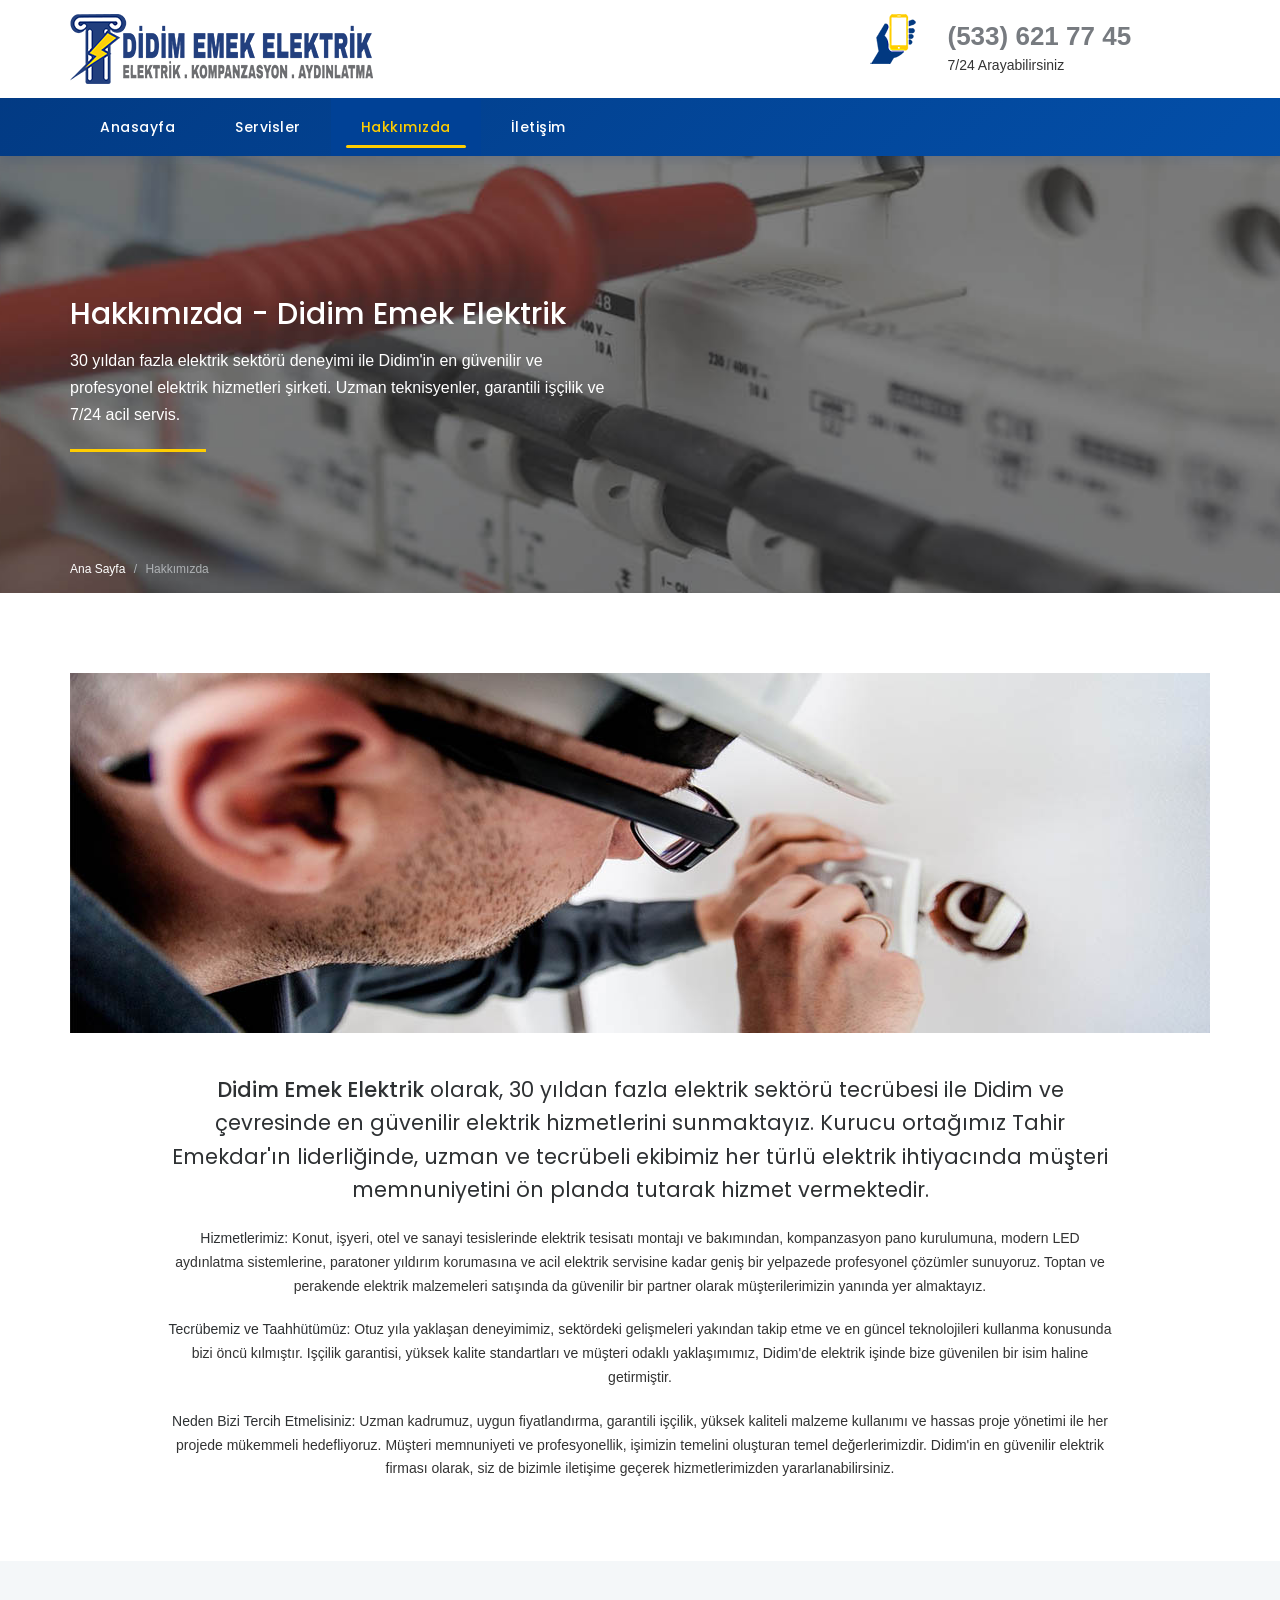
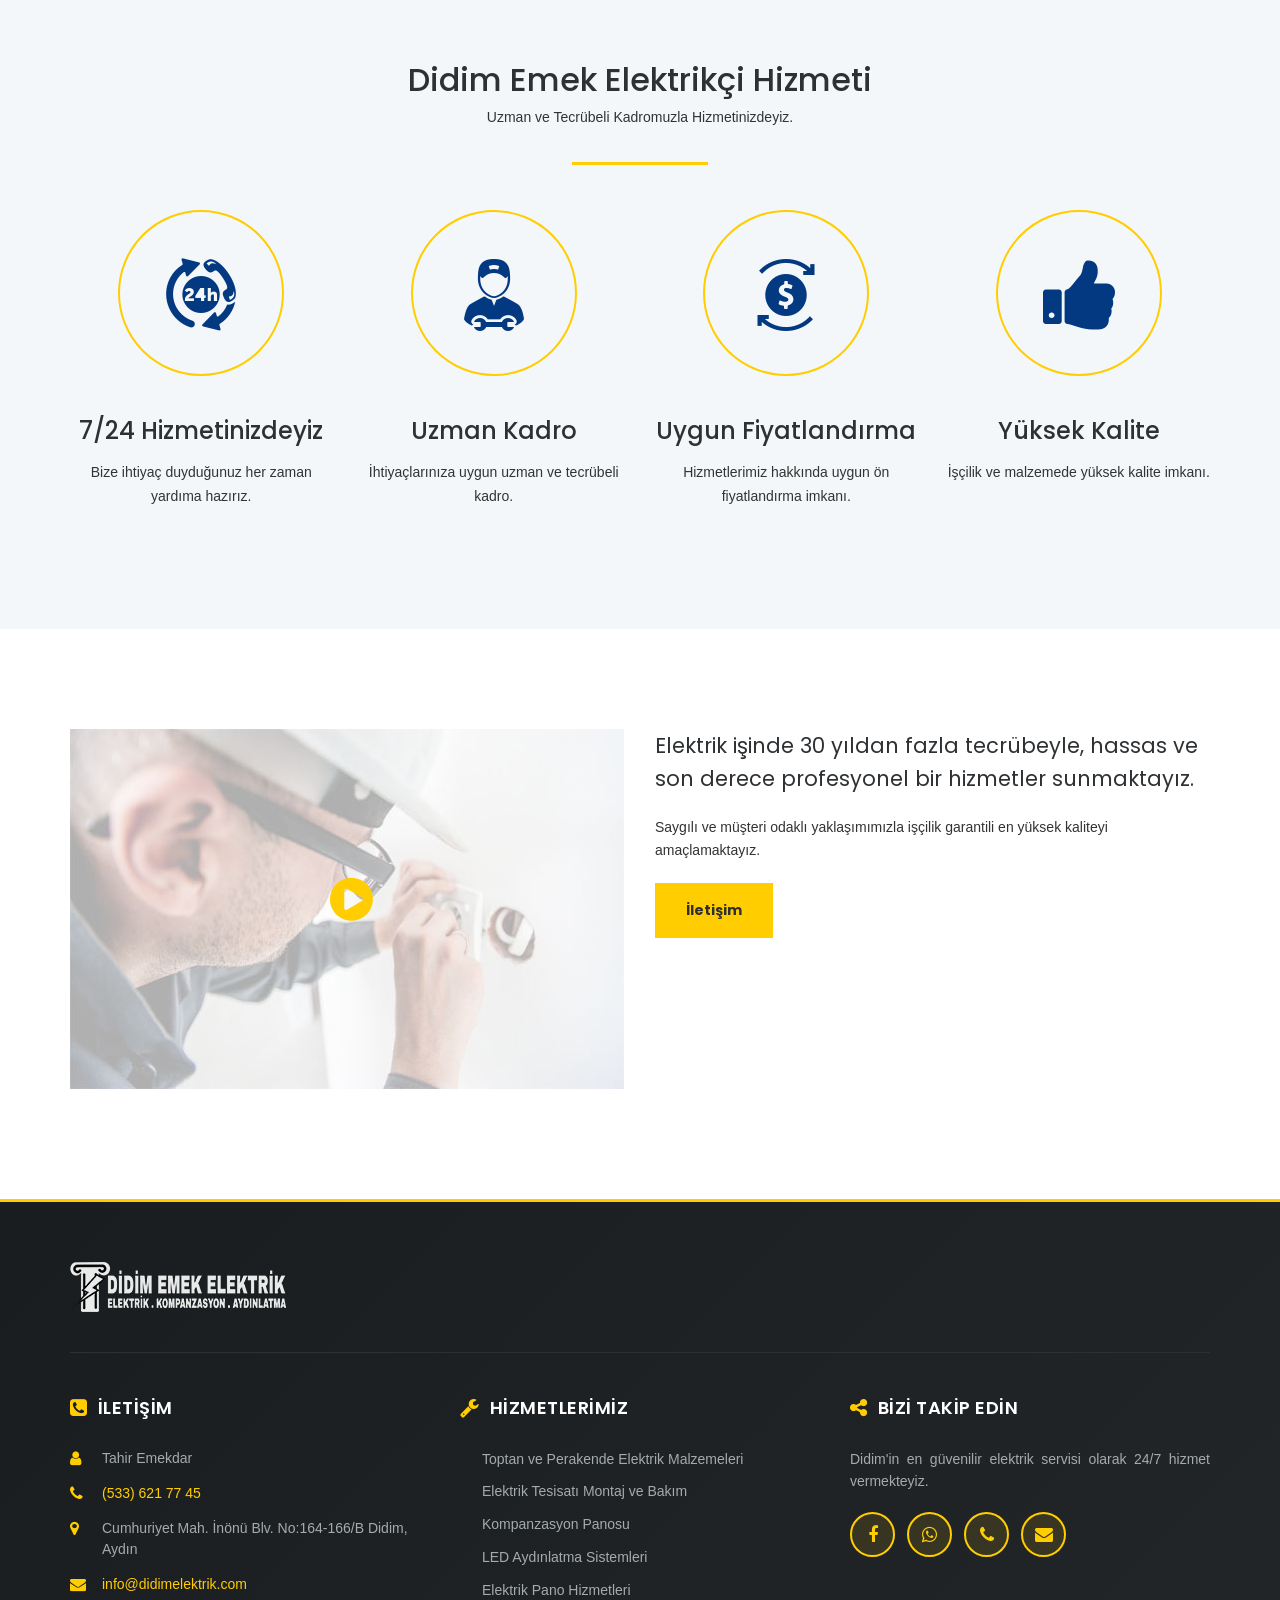
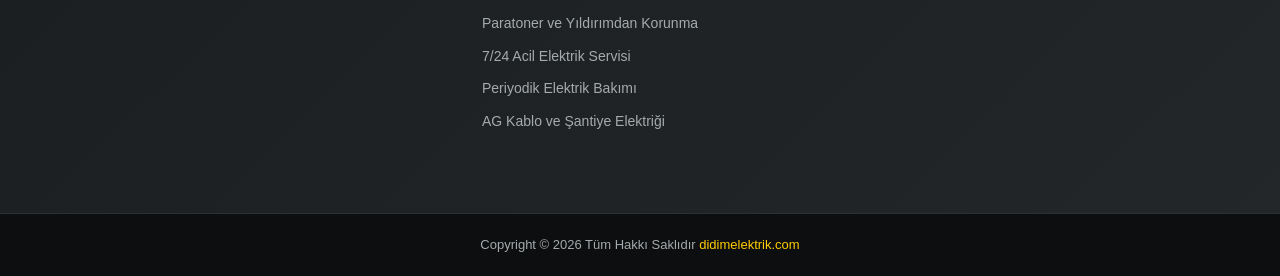
==== commit 3c63208f: "Fixed design problems" ====
--- a/hakkimizda.html
+++ b/hakkimizda.html
@@ -37,7 +37,7 @@
           "name": "Didim Emek Elektrik",
           "url": "https://www.didimelektrik.com",
           "logo": "https://www.didimelektrik.com/images/logo.png",
-          "description": "Didim'de 29 yıllık tecrübe ile elektrik tesisatı, kompanzasyon, aydınlatma ve acil elektrik servisi sunmaktayız.",
+          "description": "Didim'de 30 yıldan fazla tecrübe ile elektrik tesisatı, kompanzasyon, aydınlatma ve acil elektrik servisi sunmaktayız.",
           "foundingDate": "1995",
           "founder": {
               "@type": "Person",
@@ -140,10 +140,10 @@
     <section class="page-header">
         <div class="container">
             <div class="row">
-                <div class="col-lg-5 col-md-12 col-sm-6 col-xs-12">
+                <div class="col-lg-6 col-md-12 col-sm-6 col-xs-12">
                     <div class="page-caption">
                          <h1 class="page-title">Hakkımızda - Didim Emek Elektrik</h1>
-                         <p class="page-text">29 yıllık elektrik sektörü deneyimi ile Didim'in en güvenilir ve profesyonel elektrik hizmetleri şirketi. Uzman teknisyenler, garantili işçilik ve 7/24 acil servis.</p>
+                         <p class="page-text">30 yıldan fazla elektrik sektörü deneyimi ile Didim'in en güvenilir ve profesyonel elektrik hizmetleri şirketi. Uzman teknisyenler, garantili işçilik ve 7/24 acil servis.</p>
                          <div class="page-caption-line"></div>
                     </div>
                 </div>
@@ -176,11 +176,11 @@
                 </div>
                 <div class="col-lg-offset-1 col-lg-10 col-md-offset-1 col-md-10 col-sm-12 col-xs-12">
                     <article class="about-description">
-                        <p class="lead"><strong>Didim Emek Elektrik</strong> olarak, 29 yıllık elektrik sektörü tecrübesi ile Didim ve çevresinde en güvenilir elektrik hizmetlerini sunmaktayız. Kurucu ortağımız Tahir Emekdar'ın liderliğinde, uzman ve tecrübeli ekibimiz her türlü elektrik ihtiyacında müşteri memnuniyetini ön planda tutarak hizmet vermektedir.</p>
+                        <p class="lead"><strong>Didim Emek Elektrik</strong> olarak, 30 yıldan fazla elektrik sektörü tecrübesi ile Didim ve çevresinde en güvenilir elektrik hizmetlerini sunmaktayız. Kurucu ortağımız Tahir Emekdar'ın liderliğinde, uzman ve tecrübeli ekibimiz her türlü elektrik ihtiyacında müşteri memnuniyetini ön planda tutarak hizmet vermektedir.</p>
                         
                         <p><strong>Hizmetlerimiz:</strong> Konut, işyeri, otel ve sanayi tesislerinde elektrik tesisatı montajı ve bakımından, kompanzasyon pano kurulumuna, modern LED aydınlatma sistemlerine, paratoner yıldırım korumasına ve acil elektrik servisine kadar geniş bir yelpazede profesyonel çözümler sunuyoruz. Toptan ve perakende elektrik malzemeleri satışında da güvenilir bir partner olarak müşterilerimizin yanında yer almaktayız.</p>
                         
-                        <p><strong>Tecrübemiz ve Taahhütümüz:</strong> Otuz yıla yaklaşan deneyimimiz, sektördeki gelişmeleri yakından takip etme ve en güncel teknolojileri kullanma konusunda bizi öncü kılmıştır. Işçilik garantisi, yüksek kalite standartları ve müşteri odaklı yaklaşımımız, Didim'de elektrik işinde bize güvenilen bir isim haline getirmiştir. Gece-gündüz, haftasonları da dahil 7/24 acil servis hizmeti ile ihtiyaca anında yanıt veriyoruz.</p>
+                        <p><strong>Tecrübemiz ve Taahhütümüz:</strong> Otuz yıla yaklaşan deneyimimiz, sektördeki gelişmeleri yakından takip etme ve en güncel teknolojileri kullanma konusunda bizi öncü kılmıştır. Işçilik garantisi, yüksek kalite standartları ve müşteri odaklı yaklaşımımız, Didim'de elektrik işinde bize güvenilen bir isim haline getirmiştir. </p>
                         
                         <p><strong>Neden Bizi Tercih Etmelisiniz:</strong> Uzman kadrumuz, uygun fiyatlandırma, garantili işçilik, yüksek kaliteli malzeme kullanımı ve hassas proje yönetimi ile her projede mükemmeli hedefliyoruz. Müşteri memnuniyeti ve profesyonellik, işimizin temelini oluşturan temel değerlerimizdir. Didim'in en güvenilir elektrik firması olarak, siz de bizimle iletişime geçerek hizmetlerimizden yararlanabilirsiniz.</p>
                     </article>
@@ -264,7 +264,7 @@
                     </article>
                 </div>
                 <div class="col-lg-6 col-md-6 col-sm-12 col-xs-12">
-                    <p class="lead">Elektrik işinde 29 yıllık tecrübeyle, hassas ve son derece profesyonel bir hizmetler sunmaktayız.</p>
+                    <p class="lead">Elektrik işinde 30 yıldan fazla tecrübeyle, hassas ve son derece profesyonel bir hizmetler sunmaktayız.</p>
                     <p>Saygılı ve müşteri odaklı yaklaşımımızla işçilik garantili en yüksek kaliteyi amaçlamaktayız.</p>
                    
                     <a href="iletisim.html" class="btn btn-primary">İletişim</a>
@@ -367,7 +367,7 @@
         <div class="container">
             <div class="row">
                 <div class="col-lg-12 col-md-12 col-sm-12 col-xs-12 text-center">
-                    <p>Copyright © 2023 Tüm Hakkı Saklıdır <a href="http://didimelektrik.com/" target="_blank" class="copyrightlink">didimelektrik.com</a></p>
+                    <p>Copyright © <span id="yil"></span> Tüm Hakkı Saklıdır <a href="http://didimelektrik.com/" target="_blank" class="copyrightlink">didimelektrik.com</a></p>
                 </div>
             </div>
             <!-- /. tiny-footer -->
@@ -419,6 +419,9 @@
         }
     })();
 </script>
+<script>
+    document.getElementById("yil").textContent = new Date().getFullYear();
+</script>
 </body>
 
 </html>
--- a/css/style.css
+++ b/css/style.css
@@ -1122,7 +1122,7 @@
 .page-header { background: url(../images/pageheader.jpg) no-repeat; margin: 0px; padding: 0px; border: 0px; background-size: cover; background-position: center; }
 .page-caption { padding-top: 140px; padding-bottom: 93px; color: #fff; }
 .page-caption-line { background-color: #ffcd00; width: 136px; height: 3px; }
-.page-title { font-size: 50px; line-height: 1.2; color: #fff; font-weight: 500; }
+.page-title { font-size: 30px; line-height: 1.2; color: #fff; font-weight: 500; }
 .page-text { font-size: 16px; }
 .page-breadcrumb { color: #aeb1b4; line-height: 4; }
 .page-breadcrumb .breadcrumb { background-color: transparent; padding: 0px; margin-bottom: 0px; font-size: 12px; font-weight: 400; border: none; text-transform: capitalize; color: #aeb1b4; }
@@ -1848,7 +1848,7 @@
 .st-accordion { }
 .st-accordion span { padding-right: 0px; font-size: 20px; margin-top: 3px; }
 .st-accordion .panel { box-shadow: none; }
-.st-accordion .sign { color: #20252c; padding: 0 2px; position: absolute; left: -30px; top: 2px; }
+.st-accordion .sign { color: #20252c; padding: 0 2px; position: absolute; left: -30px; top: -5px; }
 .st-accordion .accordion .panel-heading.active .sign { color: #20252c; }
 .st-accordion .panel-title { margin-top: 0; margin-bottom: 0; font-size: 18px; color: #272d2c; position: relative; font-weight: 500; line-height: 1.4; }
 .sign { color: #20252c; padding: 0 2px; top: 6px; }
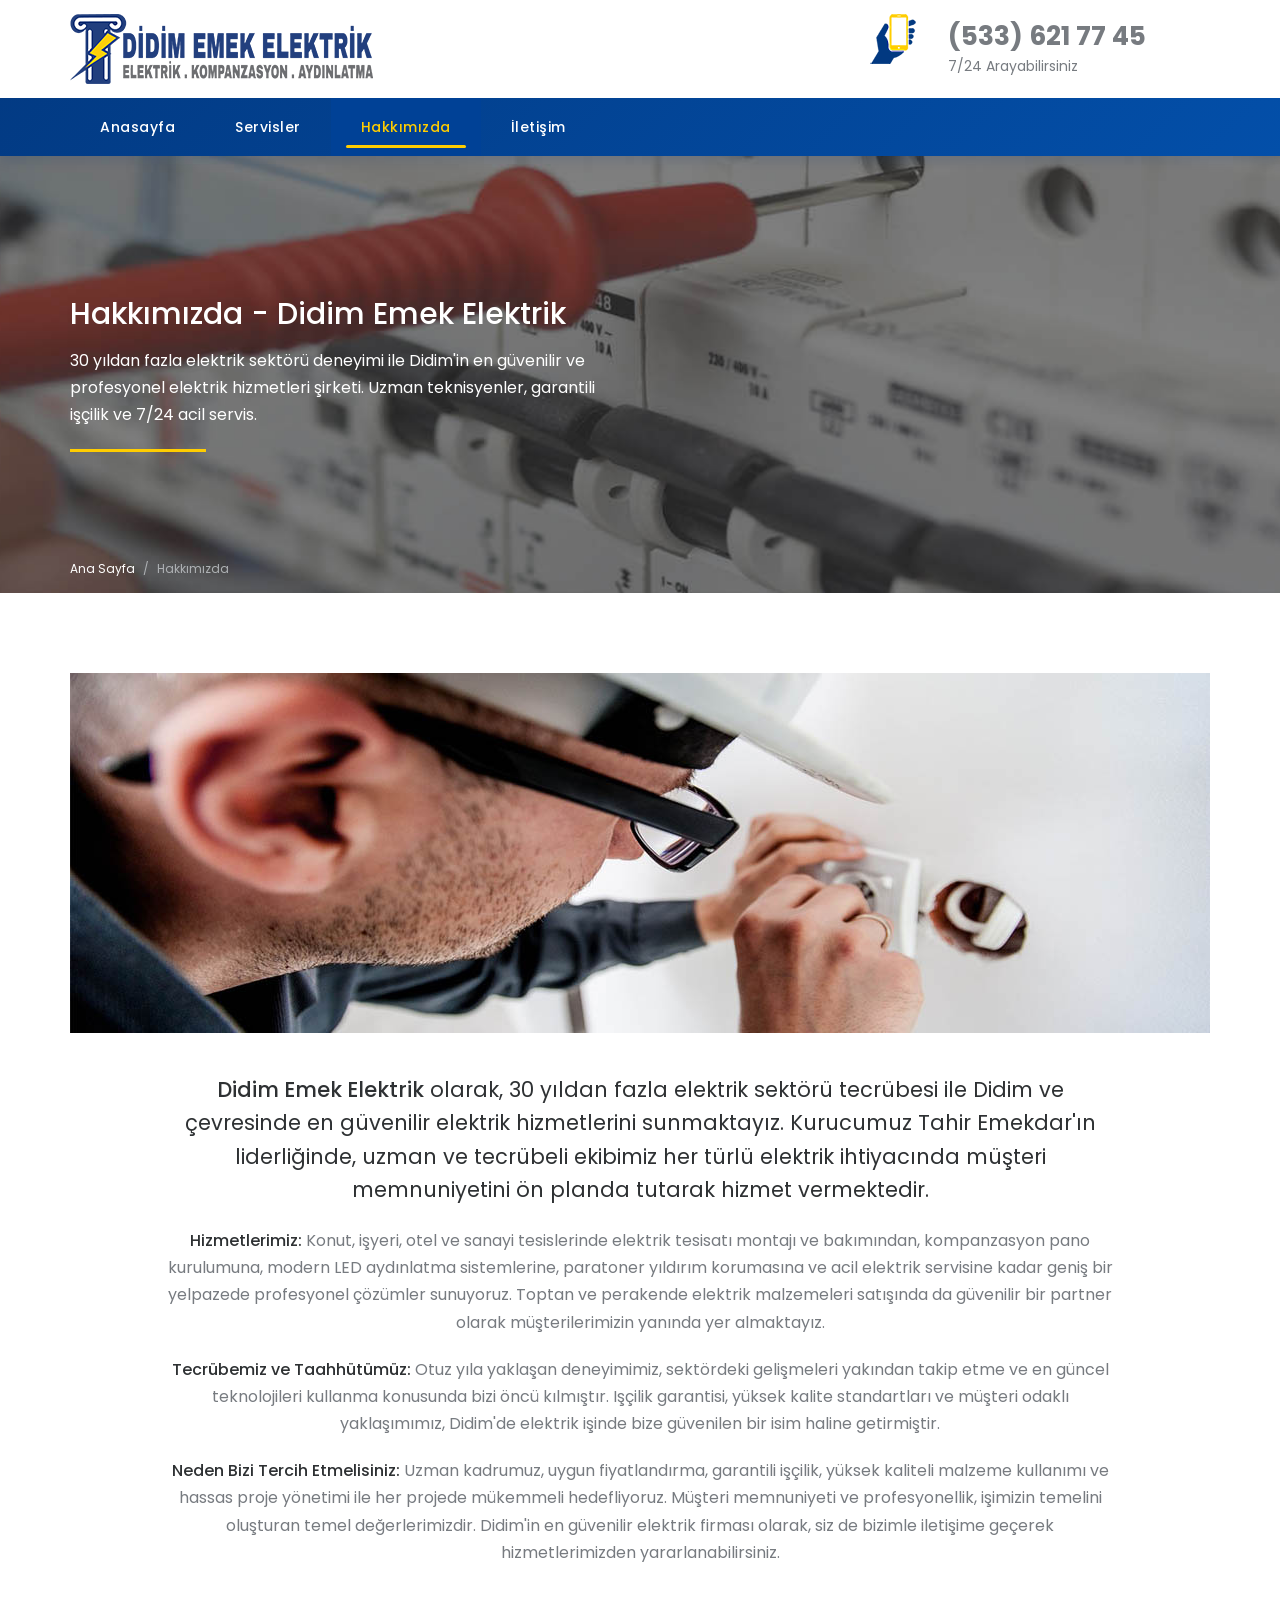
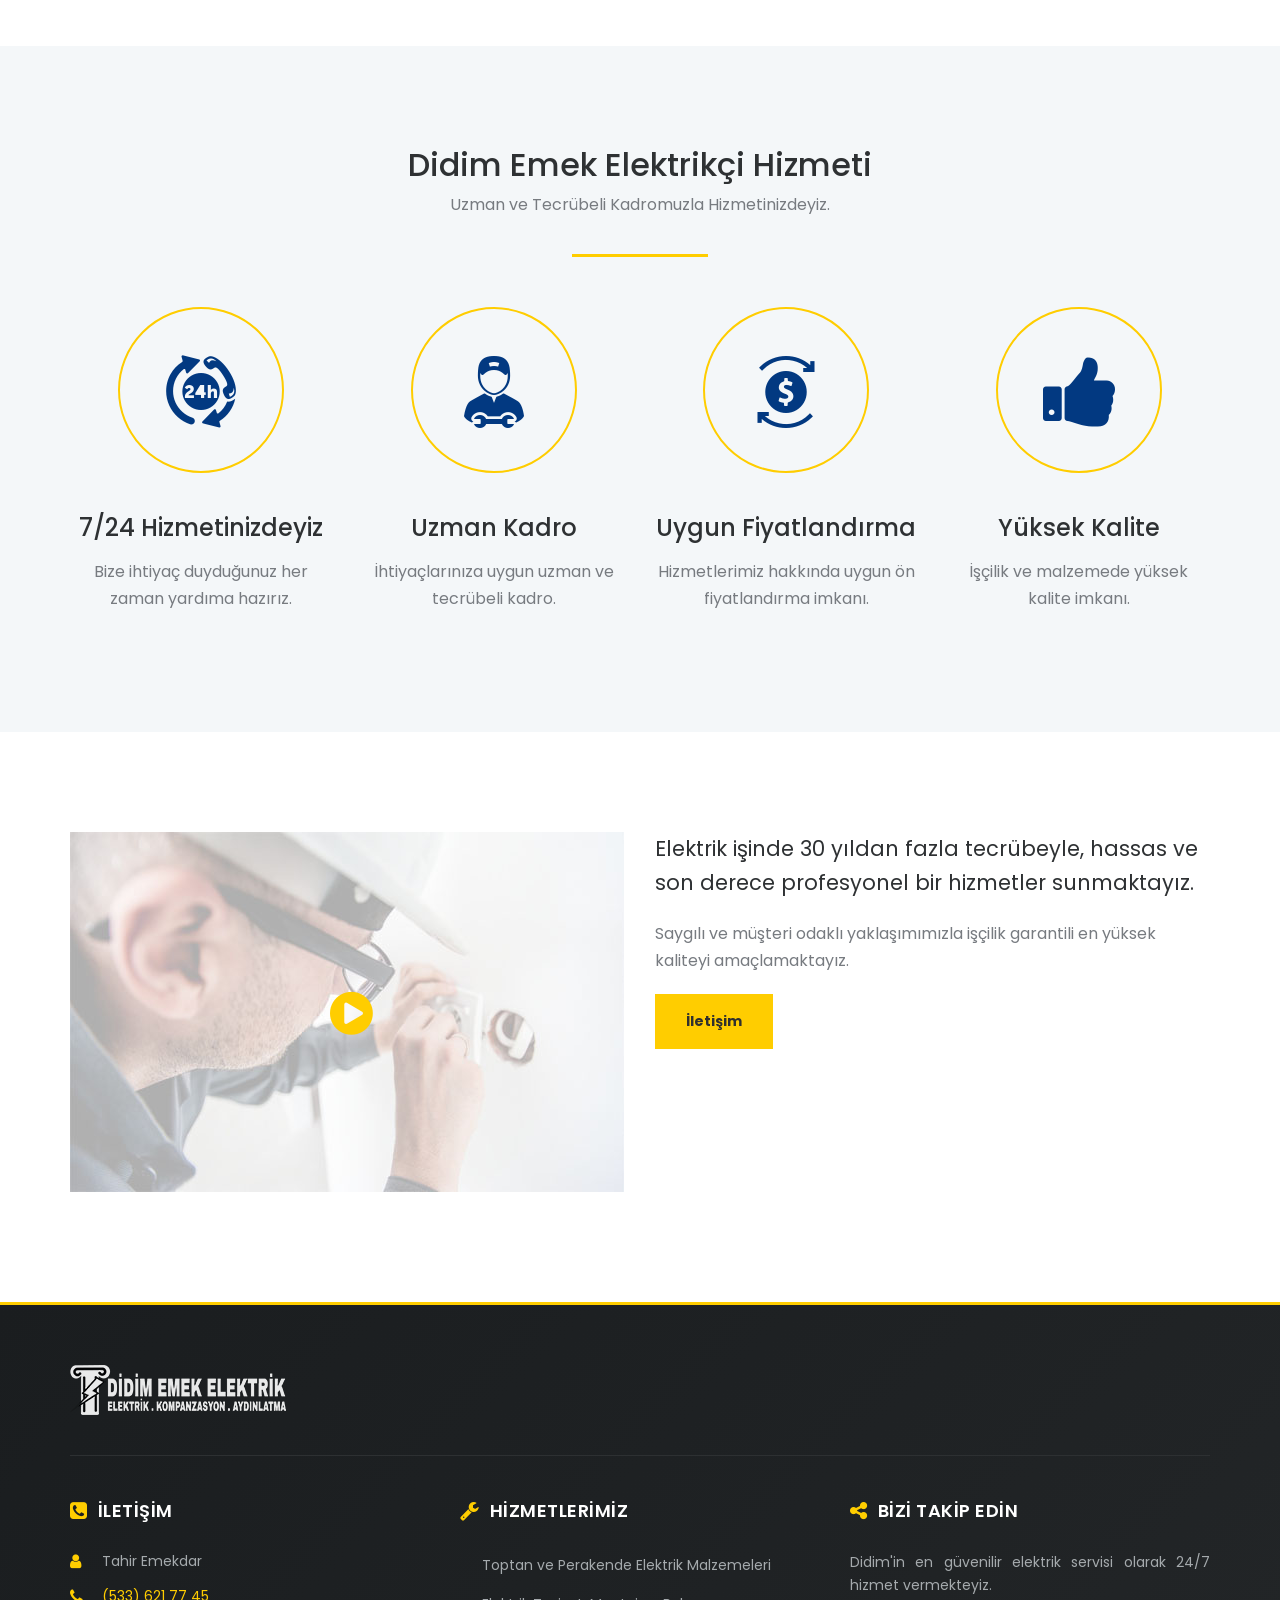
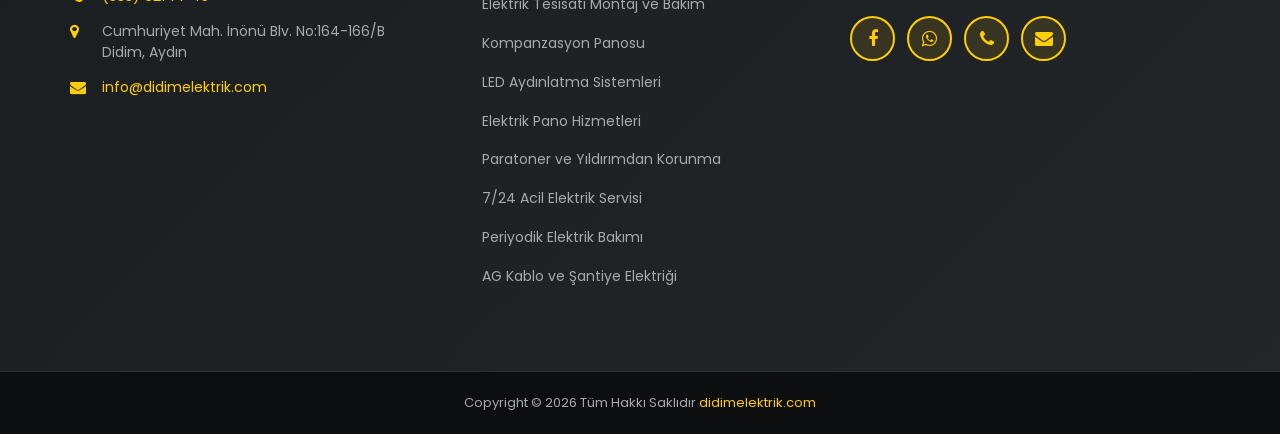
==== commit 623e86db: "Edited text in hakkimizda.html" ====
--- a/hakkimizda.html
+++ b/hakkimizda.html
@@ -95,7 +95,7 @@
             <div class="container">
                 <div class="row">
                     <div class="col-lg-6 col-md-6 col-sm-12 col-xs-12">
-                        <div class="logo"> <a href="index.html"><img src="./images/logo.png" alt="Didim Emek Elektrik Logo" loading="lazy"> </a> </div>
+                        <div class="logo"> <a href="/"><img src="./images/logo.png" alt="Didim Emek Elektrik Logo" loading="lazy"> </a> </div>
                     </div>
                     <div class="col-lg-3 col-md-3 hidden-sm hidden-xs">
                         <div class="top-call">
@@ -122,7 +122,7 @@
                         <div class="navigation">
                             <div id="navigation" role="menubar">
                                 <ul>                                   
-                                    <li><a href="index.html" role="menuitem" title="Anasayfa">Anasayfa</a></li>
+                                    <li><a href="/" role="menuitem" title="Anasayfa">Anasayfa</a></li>
                                     <li><a href="servisler.html" role="menuitem" title="Tüm Hizmetlerimiz">Servisler</a></li>
                                     <li class="active"><a href="hakkimizda.html" role="menuitem" title="Hakkımızda - Didim Emek Elektrik">Hakkımızda</a></li>
                                     <li><a href="iletisim.html" role="menuitem" title="İletişim Bilgileri">İletişim</a></li>                                    
@@ -176,7 +176,7 @@
                 </div>
                 <div class="col-lg-offset-1 col-lg-10 col-md-offset-1 col-md-10 col-sm-12 col-xs-12">
                     <article class="about-description">
-                        <p class="lead"><strong>Didim Emek Elektrik</strong> olarak, 30 yıldan fazla elektrik sektörü tecrübesi ile Didim ve çevresinde en güvenilir elektrik hizmetlerini sunmaktayız. Kurucu ortağımız Tahir Emekdar'ın liderliğinde, uzman ve tecrübeli ekibimiz her türlü elektrik ihtiyacında müşteri memnuniyetini ön planda tutarak hizmet vermektedir.</p>
+                        <p class="lead"><strong>Didim Emek Elektrik</strong> olarak, 30 yıldan fazla elektrik sektörü tecrübesi ile Didim ve çevresinde en güvenilir elektrik hizmetlerini sunmaktayız. Kurucumuz Tahir Emekdar'ın liderliğinde, uzman ve tecrübeli ekibimiz her türlü elektrik ihtiyacında müşteri memnuniyetini ön planda tutarak hizmet vermektedir.</p>
                         
                         <p><strong>Hizmetlerimiz:</strong> Konut, işyeri, otel ve sanayi tesislerinde elektrik tesisatı montajı ve bakımından, kompanzasyon pano kurulumuna, modern LED aydınlatma sistemlerine, paratoner yıldırım korumasına ve acil elektrik servisine kadar geniş bir yelpazede profesyonel çözümler sunuyoruz. Toptan ve perakende elektrik malzemeleri satışında da güvenilir bir partner olarak müşterilerimizin yanında yer almaktayız.</p>
                         
--- a/css/style.css
+++ b/css/style.css
@@ -72,28 +72,6 @@
     scroll-margin-top: 200px;
 }
 
-   10.1  About
-   10.2  Client Reviews
-   10.3  Contact us
-   10.4  FAQ
-   10.5  404 error
-   10.6  Appointment Form
-   10.7  StyleGuide
-   10.8  Coupen Offer 
-
-   ------------------------------------
-11.Blog
-   10.1 Blog Default
-   10.2 Blog Single
-   ------------------------------------
-   
-12.Sidebar
-   11.1 Widget
-   ------------------------------------
-
-13. Media Queries
-
-------------------------------------------------------------------*/
 
 /*----------------------------------
     1. Body / Typography
@@ -189,14 +167,6 @@
 .btn-default { background-color: #023981; color: #fff; border: 1px solid #023981; }
 .btn-default:hover { background-color: #042c60; color: #fff; border: 1px solid #042c60; }
 .btn-default.focus, .btn-default:focus { background-color: #042c60; color: #fff; border: 1px solid #042c60; }
-.btn-outline { }
-.btn.btn-outline { }
-.btn-outline:hover { }
-.btn-outline.focus, .btn-outline:focus { }
-.btn-secondary { }
-.btn.btn-secondary { }
-.btn-secondary:hover { }
-.btn-secondary.focus, .btn-secondary:focus { }
 .btn-lg { padding: 14px 34px; font-size: 15px; }
 .btn-sm { padding: 12px 22px; font-size: 13px; }
 .btn-xs { padding: 10px 16px; font-size: 12px; }
@@ -303,15 +273,11 @@
 .bg-light { background-color: #f4f7f9; }
 .bg-primary { background-color: #ffcd00; }
 .bg-default { color: #213f7e; }
-.bg-white { }
-.bg-gradient { }
-.outline { }
 .section-title { margin-bottom: 40px; text-align: center; }
 .section-line { background-color: #ffcd00; width: 136px; height: 3px; display: inline-block; }
 .section-title h2 { margin-bottom: 8px; }
 .title { color: #2e3133; }
 .title-bold { font-weight: 700; }
-.small-title { }
 .text-white { color: #fff; }
 .text-default { color: #304496; }
 .text-primary { color: #e6cc2c; }
@@ -320,45 +286,20 @@
 .text-yellow { color: #ff9000; }
 .text-secondary { color: #575a65; }
 .text-light { color: #f4f4f6; }
-.primary-sidebar { }
-.secondary-sidebar { }
 .well-block { background-color: #fff; padding: 40px; margin-bottom: 30px; }
 .divider-line { border-bottom: 1px solid #e8ecf0; margin-top: 30px; margin-bottom: 30px; }
 .bg-box { background-color: #eff6f5; padding: 40px; }
 
-/*--------------------------------
-4.5 Features Block 
-----------------------------------*/
-.feature { }
-.features-section { }
-.feature-icon { }
-.feature-content { }
-.feature-inner { }
-.feature-outline { }
-
-/*--- Feature left  class ---*/
-.feature-left { }
-.feature-left .feature-icon { }
-.feature-left .feature-content { }
+
+
+
 
 /*--- Feature center class ---*/
 .feature-center { text-align: center; margin-bottom: 20px; }
 .feature-center .feature-icon { border: 2px solid #ffcd00; padding: 15px 42px; width: 166px; height: 166px; display: inline-block; font-size: 72px; line-height: 1.9; border-radius: 100%; color: #023981; text-align: center; margin-bottom: 40px; }
-.feature-center .feature-content { }
-.feature-boxed { }
-.feature-boxed .feature-icon { }
-.feature-boxed .feature-content { }
-
-/*--- Feature list class ---*/
-.feature-list { }
-.feature-list ul { }
-.feature-list ul li { }
-.feature-list li:before { }
-.feature-blurb-block { }
-.feature-blurb-head { }
-.feature-blurb-content { }
-.blurb-small-text { }
-.blurb-title { }
+
+
+
 
 /*--------------------------------
 4.6 Bullet/arrow
@@ -374,30 +315,15 @@
 4.7 Call to actions 
 ----------------------------------*/
 .cta-single { background-color: #ffcd00; padding: 40px 0px; }
-.cta-single-line { }
+
 .cta-single-line-title { margin-bottom: 0px; line-height: 2; }
-.cta-single-caption { }
-.cta-btn { }
-.cta-content { }
-.cta-line { }
-.cta-title { }
-.cta-section-text { }
-.cta-wrapper { }
-.cta-section { }
-.cta-text { }
+
+
 .widget-cta { margin-bottom: 45px; border-bottom: 1px solid #e0e5e9; padding-bottom: 45px; }
 .widget-cta:last-child { margin-bottom: 45px; border-bottom: 0px; }
 .widget-cta-title { color: #023981; font-size: 16px; font-weight: 700; text-transform: uppercase; border-bottom: 2px solid #ffcd00; padding-bottom: 10px; margin-bottom: 25px; letter-spacing: 2px; display: table; line-height: 1; }
 .cta-call-text { font-size: 26px; font-weight: 700; color: #2e3133; }
-.widget-cta-icon { }
-.widget-cta-content { }
-.widget-cta-block { }
-.widget-cta-content { }
-.widget-cta-icon { }
-.widget-testimonial { }
-.widget-testi-content { }
-.widget-cta-text { }
-.widget-cta-title { }
+
 
 /*--------------------------------
  4.8 Image Hover Effect 
@@ -986,9 +912,7 @@
   z-index: 1000;
 }
 
-#navigation.small-screen #menu-button:hover {
-  /*transform: translateY(-50%) scale(1.1);*/
-}
+
 
 /* Burger Lines - Exactly like sample.html */
 .burger-line {
@@ -1137,6 +1061,22 @@
   margin-bottom: -40px;
   position: relative;
   overflow: hidden;
+  min-height: 580px;
+  background-color: #f9f9f9;
+}
+
+.slider .owl-carousel {
+  display: flex;
+}
+
+/* Ensure slider loads properly on page load */
+.slider .owl-item {
+  opacity: 0;
+  transition: opacity 0.6s ease-in-out;
+}
+
+.slider .owl-item.active {
+  opacity: 1;
 }
 
 /* Slider Image Section */
@@ -1357,7 +1297,6 @@
 .footer-widget .form-control { height: 49px; background-color: #292c2d; border: 1px solid #292c2d; }
 .footer-widget .form-control:focus { color: #808183 !important; outline: 0; -webkit-box-shadow: none; box-shadow: none; border-color: #ffcd00; font-size: 14px; }
 .form-widget, form input::-webkit-input-placeholder { color: #808183 !important; }
-.footer-widget .btn { }
 .ft-contact-info { margin-bottom: 16px; position: relative; }
 .ft-contact-icon { position: absolute; display: inline-block; font-size: 18px; color: #ffcd00; }
 .ft-contact-text { padding-left: 30px; display: inline-block; }
@@ -1380,15 +1319,11 @@
 .social-text { font-size: 14px; text-transform: uppercase; padding-left: 10px; letter-spacing: 1px; }
 .btn-social-rectangle, .btn-facebook .btn-twitter .btn-instagram .btn-linkedin .btn-googleplus .btn-youtube { font-size: 18px; margin-right: -5px; display: inline-block; line-height: 1.2; padding: 16px 86px; color: #fff; margin-bottom: 10px; }
 .ft-nav { float: right; }
-.ft-nav ul { }
 .ft-nav ul li { float: left; }
 .ft-nav ul li a { padding: 14px 14px; font-weight: 500; }
 .ft-nav ul li a:hover { color: #ffcd00; }
-.ft-social { }
-.ft-social ul { }
 .ft-social ul li { float: left; }
 .ft-social ul li a { font-size: 16px; padding-right: 10px; font-weight: 400; }
-.social-icon { }
 .btn-social-square { -webkit-font-smoothing: antialiased; font-size: 28px; margin-right: 2px; display: inline-block; line-height: 1; color: #9c9ea0; }
 .btn-social-square:hover { color: #023981; }
 .btn-social-icon { -webkit-font-smoothing: antialiased; font-size: 18px; padding-right: 22px; display: inline-block; width: 0px; height: 0px; line-height: 1; color: #2e3133; }
@@ -1496,7 +1431,6 @@
     opacity: 1;
 }
 .service-block ul { margin-bottom: 20px; }
-.service-block ul li { }
 .service-block li:before { content: '\f10c'; font-family: 'FontAwesome'; font-size: 14px; position: relative; padding-right: 10px; color: #002f6c; }
 
 /*-------------------------
@@ -1910,14 +1844,13 @@
 .secondary-sample-1 { background-color: #5c6169; }
 .secondary-sample-2 { background-color: #94969a; }
 .secondary-sample-3 { background-color: #c4c5c6; }
-.box-bg-color { }
-.unordered ul { list-style: none; }
+.box-bg-color { }.unordered ul { list-style: none; }
 .ordered ol { list-style: decimal; margin-left: 20px; }
 .ordered ol li { line-height: 2; }
-.altenate { }
+
 .altenate ul { list-style: none; }
 .altenate ul li { border-bottom: 1px solid #e1e0dd; line-height: 2.5; }
-.box-table { padding: 16px 30px; margin: 0 -15px 15px; border-color:; border: 1px solid #dbdad8; }
+.box-table { padding: 16px 30px; margin: 0 -15px 15px; border: 1px solid #dbdad8; }
 .table>tbody>tr>td, .table>tbody>tr>th, .table>tfoot>tr>td, .table>tfoot>tr>th, .table>thead>tr>td, .table>thead>tr>th { border-top: transparent; }
 
 /*------------------------
@@ -2042,10 +1975,7 @@
 .post-gallery-img img { position: relative; z-index: -1; }
 .post-gallery .owl-theme .owl-dots { text-align: center !important; position: relative; bottom: 68px; }
 .post-gallery .owl-theme .owl-nav { display: none; }
-.post-gallery .owl-theme .owl-nav .owl-prev { }
-.post-gallery .owl-theme .owl-nav .owl-next { }
-.post-gallery .owl-theme .owl-nav .owl-prev:hover { }
-.post-gallery .owl-theme .owl-nav .owl-next:hover { }
+
 .post-gallery .owl-theme .owl-dots .owl-dot { display: inline-block; zoom: 1; }
 .post-gallery .owl-theme .owl-dots .owl-dot span { width: 10px; height: 10px; margin: 4px 3px; background-color: #bec0c8; border-radius: 0px; display: block; border-radius: 100%; -webkit-backface-visibility: visible; transition: opacity 200ms ease; }
 .post-gallery .owl-theme .owl-dots .owl-dot.active span, .owl-theme .owl-dots .owl-dot:hover span { background-color: #304496; }
@@ -2059,23 +1989,22 @@
 /*----- prev-next-----*/
 .post-navigation { margin-bottom: 20px; background-color: #efefef; border-bottom: 1px solid #eaeaed; padding: 30px; }
 .nav-links { text-decoration: none; }
-.nav-previous { }
+
 .prev-link { font-size: 16px; font-weight: 500; margin-bottom: 20px; display: inline-block; color: #747c81; border-bottom: 1px solid #c6c9ca; }
 .next-link { font-size: 16px; font-weight: 500; margin-bottom: 20px; display: inline-block; color: #747c81; border-bottom: 1px solid #c6c9ca; }
 .prev-link:hover { border-color: #023981; color: #023981; }
 .next-link:hover { border-color: #023981; color: #023981; }
-.nav-next { }
+
 .previous-next-title { margin-bottom: 0px; }
 
 /*----- Author-post -----*/
 .author-block { background-color: #023981; margin-bottom: 30px; padding: 40px; }
 .author-head-title { font-size: 24px; font-weight: 600; }
-.author-post { }
-.author-img img { }
+
 .author-img { float: left; padding-right: 30px; }
 .author-header { margin-bottom: 20px; }
 .author-title { color: #fff; margin-bottom: 14px; font-size: 24px; }
-.author-content { }
+
 .author-text { color: #fff; }
 .author-meta { text-transform: capitalize; font-weight: 400; font-size: 14px; color: #bfc5d2; display: table; margin-bottom: 10px; }
 .author-block .btn-link { color: #fff; border-bottom: 1px solid #fff; }
@@ -2087,11 +2016,10 @@
 .comment-title { margin-bottom: 0px; font-size: 18px; font-weight: 500; margin-top: 5px; }
 .comment-list { margin-bottom: 40px; border-bottom: 1px solid #e0e5e9; padding-bottom: 45px; border-radius: 0px; background-color: transparent; }
 .comment-list:last-child { border-bottom: transparent; }
-.comment { }
-.comment-body { }
+
 .comment-header { margin-bottom: 10px; }
 .comment-header h4 { margin-bottom: 8px; }
-.comment-author { }
+
 .comment-author img { float: left; }
 .comment-info { padding-left: 115px; }
 .comment-meta-date { color: #9ea4a8; font-size: 12px; font-weight: 500; letter-spacing: 0px; text-transform: capitalize; display: inline-block; }
@@ -2101,7 +2029,7 @@
 .comment-list .btn-link:hover { color: #023981; border-color: #023981; }
 
 /*----- leave-Comments -----*/
-.leave-comments { }
+
 .leave-comments-title { font-size: 24px; font-weight: 600; margin-bottom: 30px; }
 
 /*------------------------
@@ -2113,21 +2041,21 @@
 .widget { margin-bottom: 45px; border-bottom: 1px solid #e0e5e9; padding-bottom: 45px; }
 .widget:last-child { border-bottom: 0px; }
 .widget-title { color: #023981; font-size: 16px; font-weight: 700; text-transform: uppercase; border-bottom: 2px solid #ffcd00; padding-bottom: 10px; margin-bottom: 25px; letter-spacing: 2px; display: table; line-height: 1; }
-.widget-categories { }
+
 .widget-categories ul li { position: relative; margin-bottom: 8px; }
 .widget-categories li:before { position: absolute; content: '\f138'; font-family: FontAwesome; font-size: 16px; bottom: 0px; line-height: 1.6; color: #023981; }
 .widget-categories ul li a { font-size: 16px; font-weight: 500; color: #767a7f; display: block; line-height: 1.8; text-transform: capitalize; padding-left: 24px; }
 .widget-categories ul li a:hover { color: #304496; }
-.widget-archives { }
+
 .widget-archives ul li { position: relative; margin-bottom: 8px; }
 .widget-archives li:before { position: absolute; content: '\f138'; font-family: FontAwesome; font-size: 16px; bottom: 0px; line-height: 1.6; color: #023981; }
 .widget-archives ul li a { font-size: 16px; font-weight: 500; color: #767a7f; display: block; line-height: 1.8; text-transform: capitalize; padding-left: 24px; }
 .widget-archives ul li a:hover { color: #304496; }
-.recent-post { }
+
 .recent-post .meta .meta-date { border-bottom: transparent; }
 .recent-pic img { width: 100%; }
 .recent-title { line-height: 20px; font-size: 14px; font-weight: 700; color: #2e3133; margin-bottom: 10px; }
-.widget-tags { }
+
 .widget-tags a { color: #30302e; padding: 6px 12px; background-color: #e0e5e9; border: 1px solid #e0e5e9; display: inline-block; margin-bottom: 5px; border-radius: 0px; font-size: 12px; font-weight: 500; text-transform: capitalize; line-height: 20px; margin-right: 5px; }
 .widget-tags a:hover { background-color: #ffcd00; border: 1px solid #ffcd00; color: #30302e; }
 .widget-search { position: relative; }
@@ -2778,11 +2706,7 @@
         font-size: 16px;
     }
     
-    .footer-contact-widget .ft-contact-info,
-    .footer-services-widget .footer-links li a {
-        /*justify-content: center;*/
-        /*text-align: center;*/
-    }
+
     
     .footer-about-text {
         text-align: center !important;
